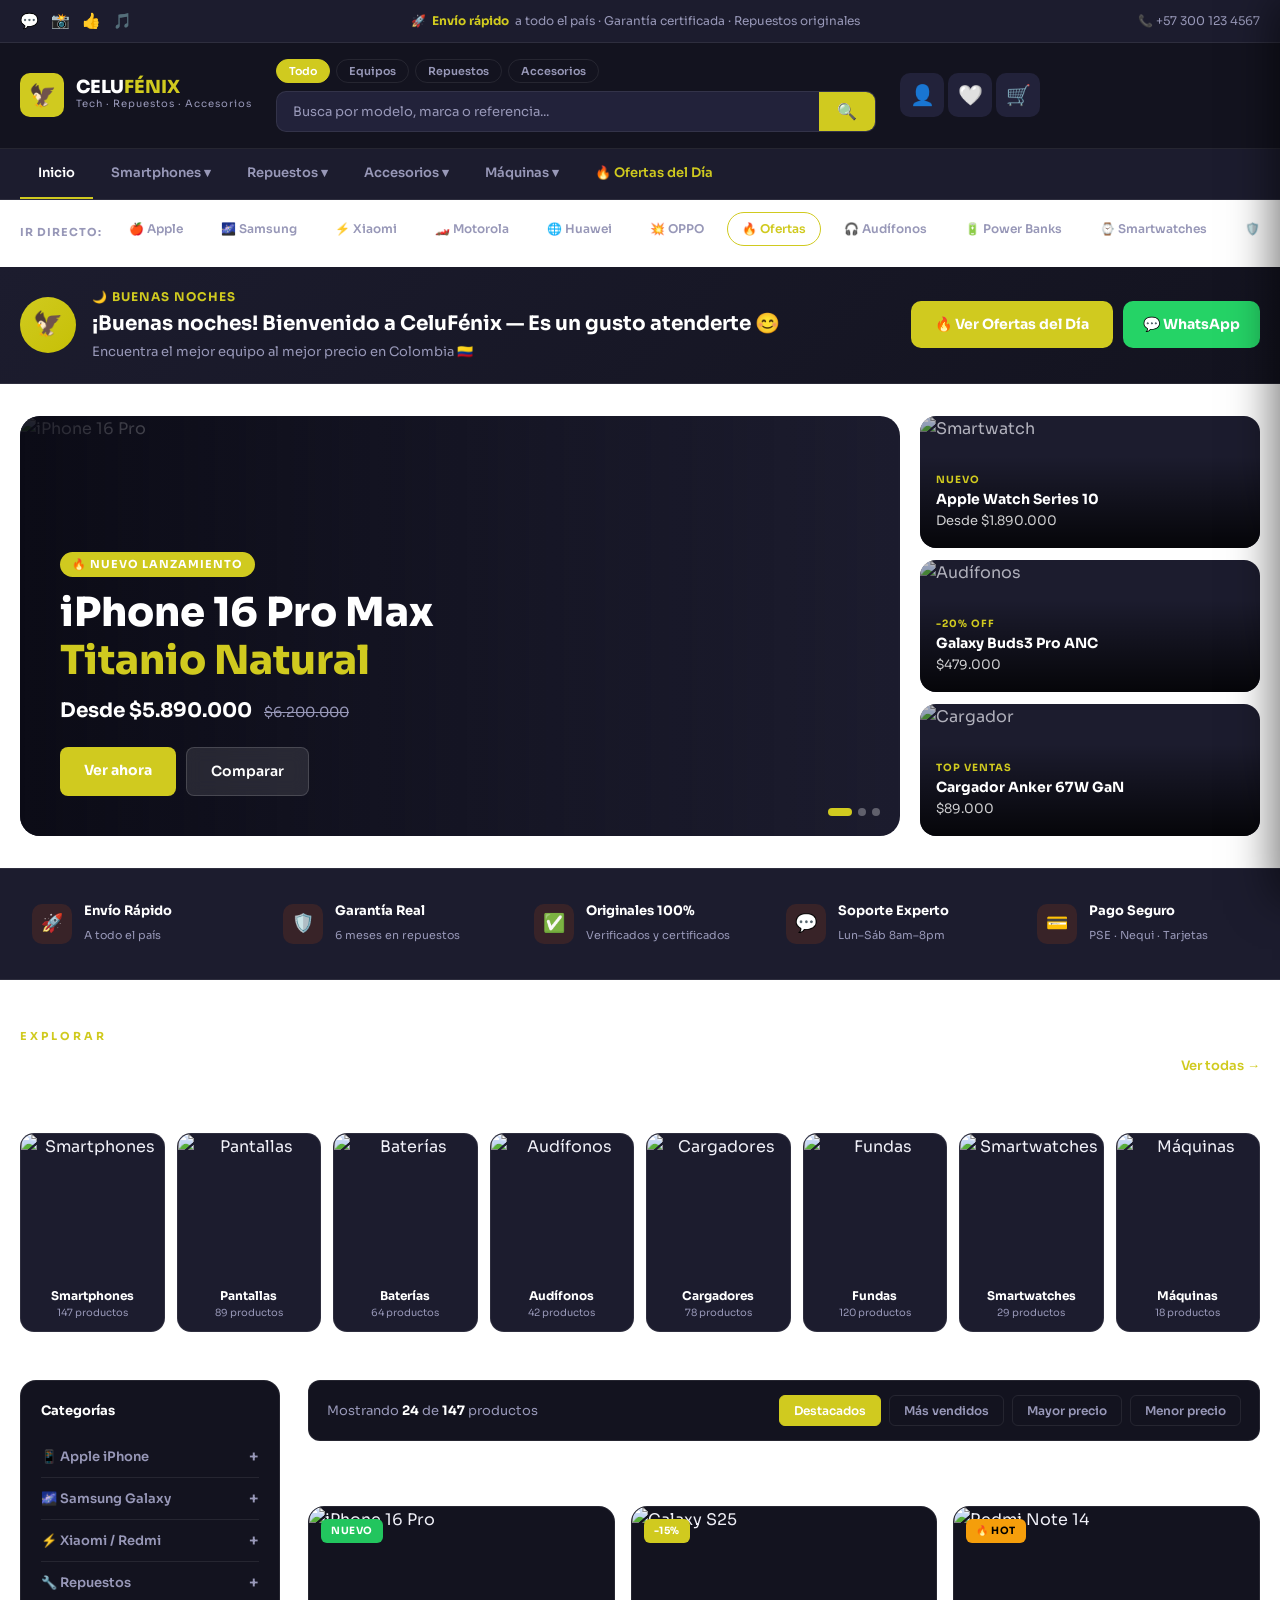
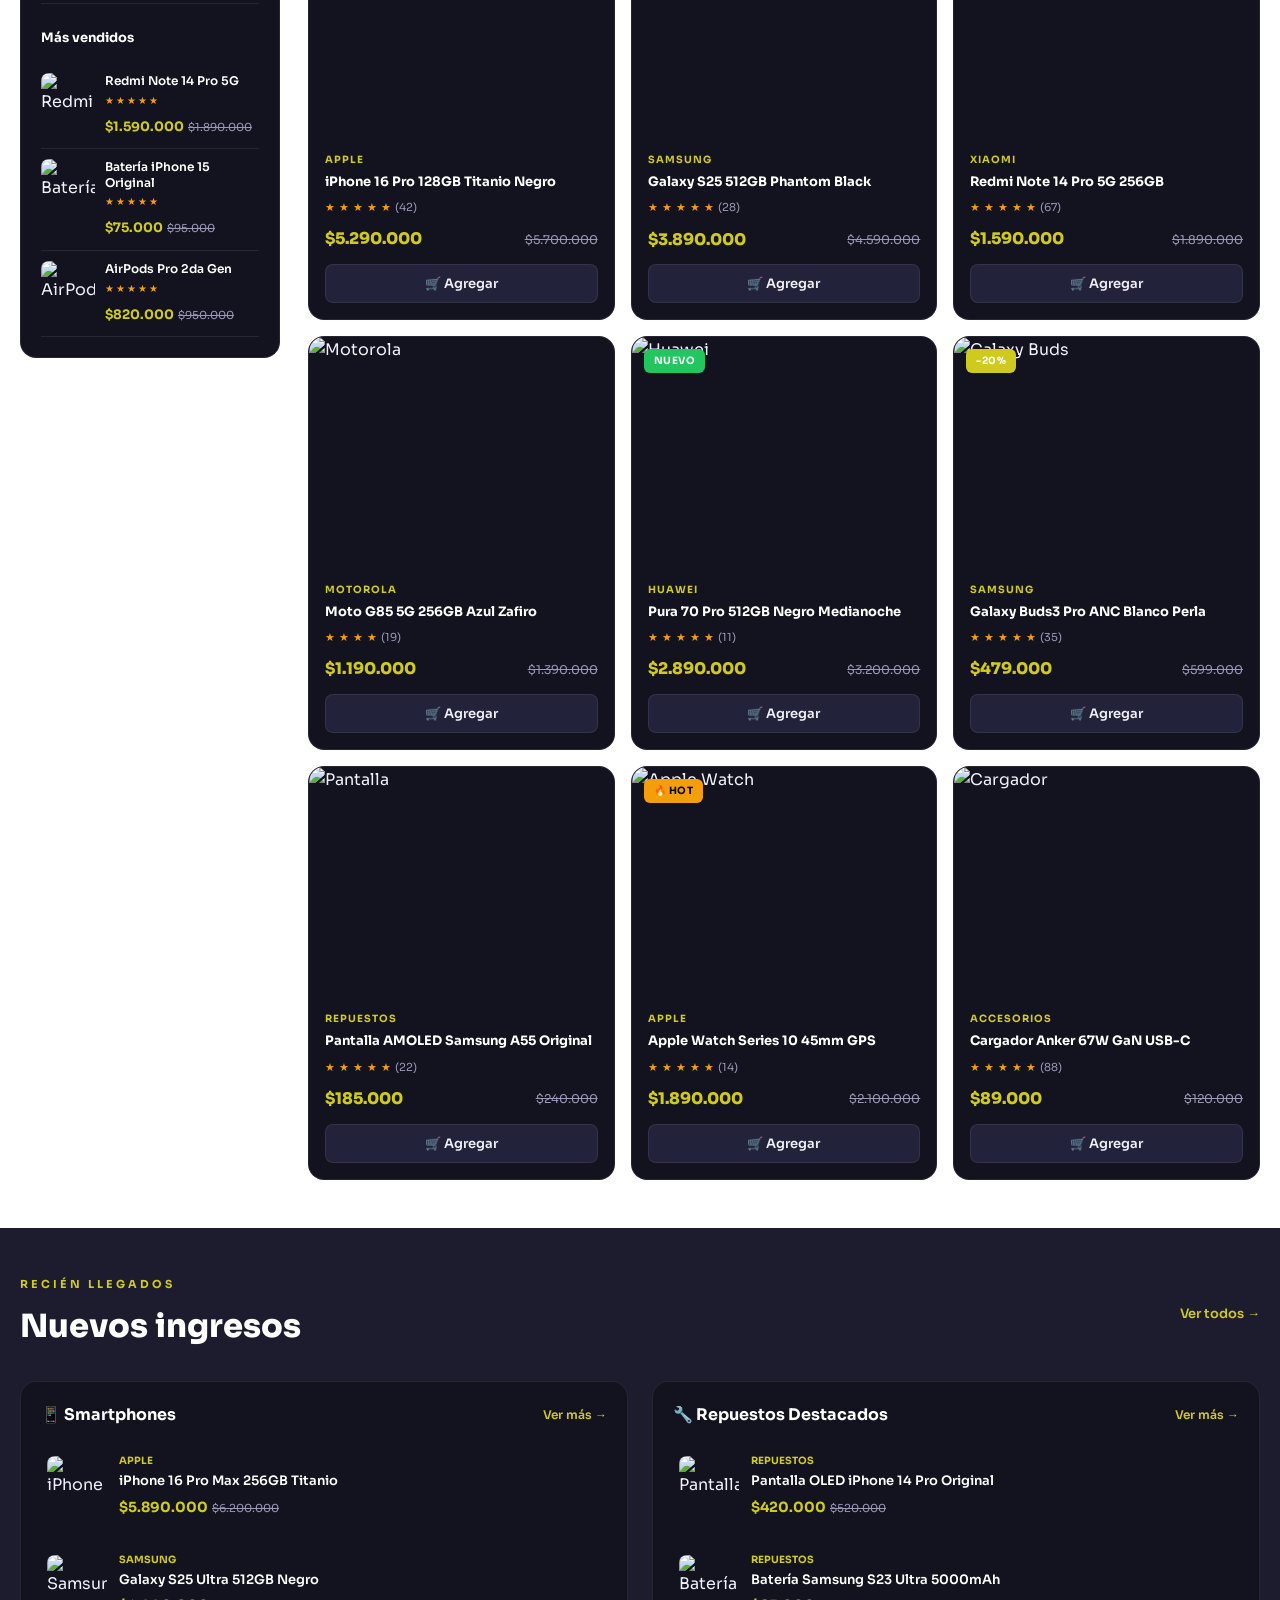
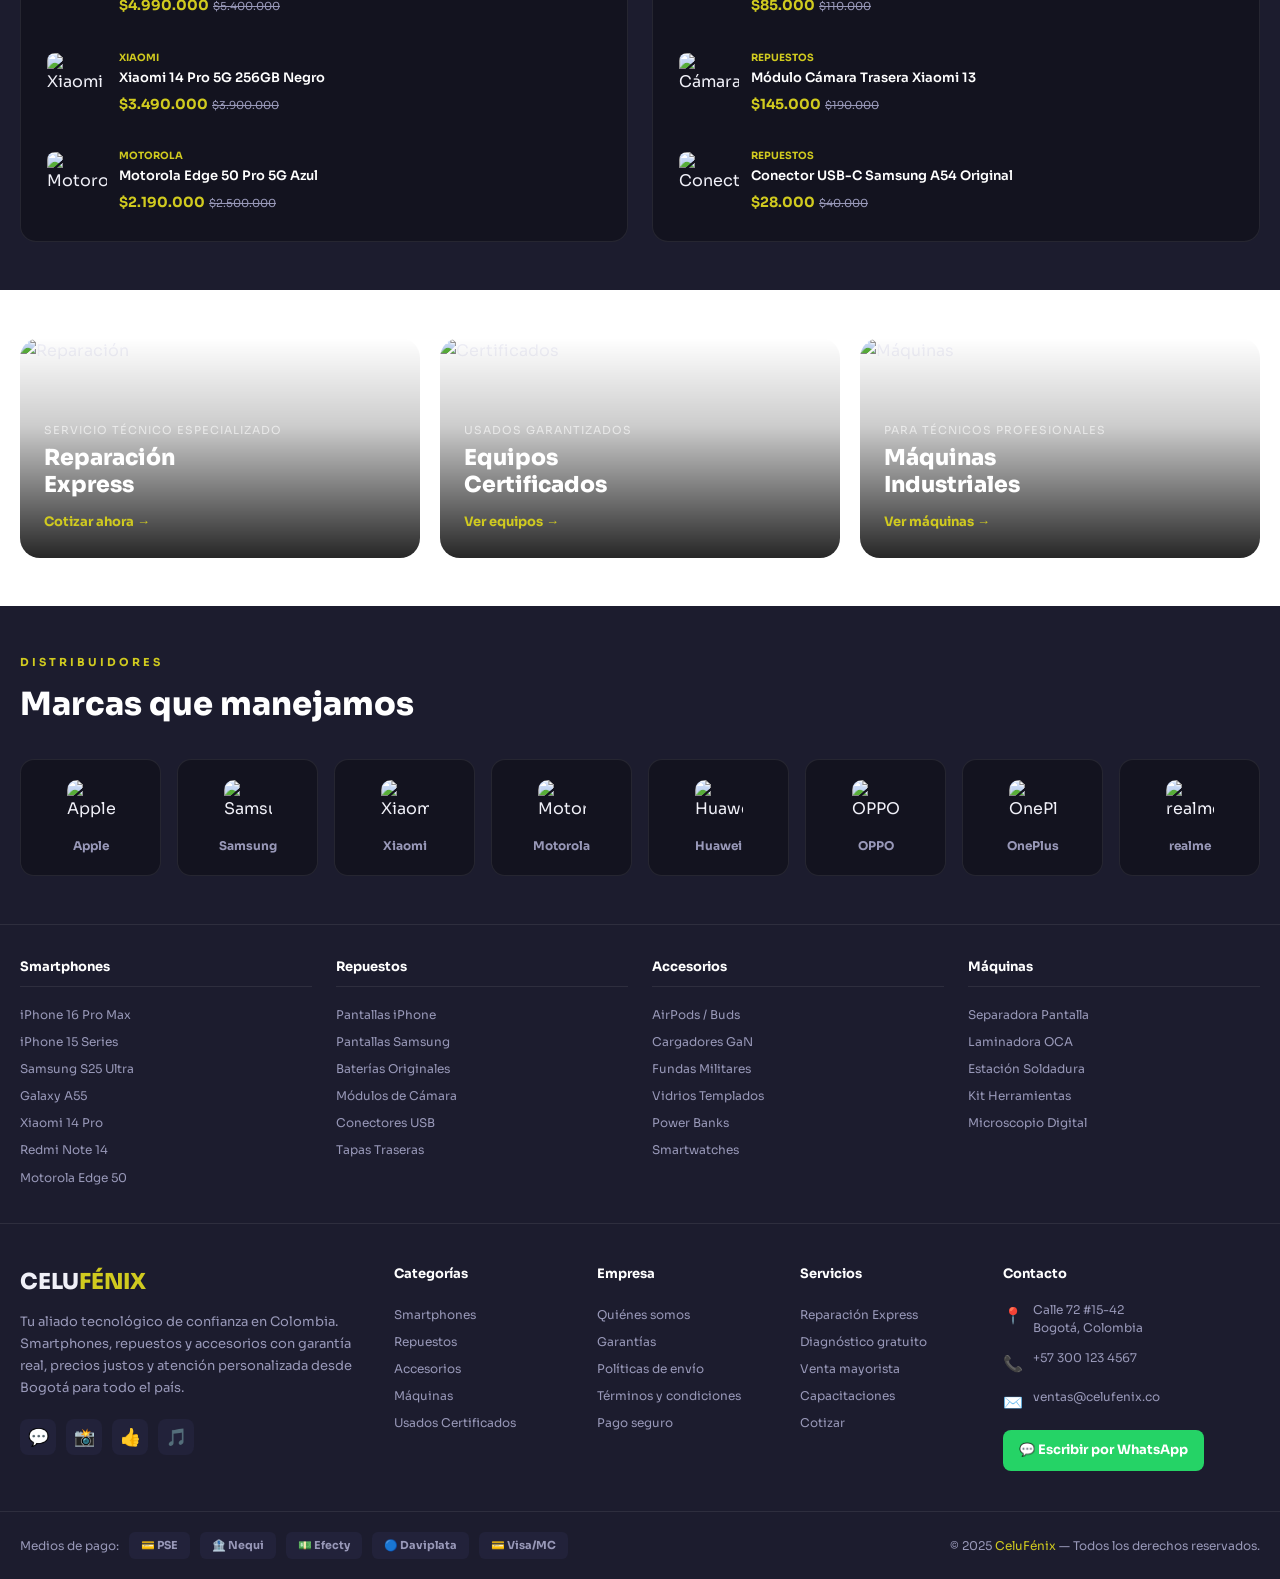
==== index.html @ 48facb7d "Add files via upload" ====
<!DOCTYPE html>
<html lang="es">
<head>
  <meta charset="UTF-8">
  <meta name="viewport" content="width=device-width, initial-scale=1.0">
  <title>CeluFénix — 1111</title>
  <link rel="preconnect" href="https://fonts.googleapis.com">
  <link rel="preconnect" href="https://fonts.gstatic.com" crossorigin>
  <link href="https://fonts.googleapis.com/css2?family=Sora:wght@300;400;500;600;700;800&family=Space+Mono:wght@400;700&display=swap" rel="stylesheet">
  <style>
    /* ========== VARIABLES ========== */
    :root {
      --primary: #d0ca1f;
      --primary-dark: #c6c006;
      --primary-light: #d6d143;
      --secondary: #0a0a14;
      --dark: #ffffff;
      --dark-2: #13131f;
      --dark-3: #1c1c2e;
      --surface: #22223a;
      --text: #f0f0f8;
      --text-muted: #9898b8;
      --border: rgba(255,255,255,0.08);
      --white: #ffffff;
      --success: #22c55e;
      --warning: #f59e0b;
      --radius: 12px;
      --shadow: 0 8px 32px rgba(0,0,0,0.35);
      --transition: 0.25s cubic-bezier(0.4,0,0.2,1);
    }

    /* ========== RESET ========== */
    *, *::before, *::after { box-sizing: border-box; margin: 0; padding: 0; }
    html { scroll-behavior: smooth; }
    body {
      font-family: 'Sora', sans-serif;
      background: var(--dark);
      color: var(--text);
      line-height: 1.6;
      overflow-x: hidden;
    }
    a { text-decoration: none; color: inherit; }
    ul { list-style: none; }
    img { max-width: 100%; display: block; object-fit: cover; }
    button { cursor: pointer; border: none; background: none; font-family: inherit; }

    /* ========== SCROLLBAR ========== */
    ::-webkit-scrollbar { width: 6px; height: 6px; }
    ::-webkit-scrollbar-track { background: var(--dark-2); }
    ::-webkit-scrollbar-thumb { background: var(--primary); border-radius: 3px; }

    /* ========== UTILITIES ========== */
    .container { max-width: 1300px; margin: 0 auto; padding: 0 20px; }
    .section-label {
      font-size: 11px; font-weight: 700; letter-spacing: 3px;
      text-transform: uppercase; color: var(--primary); margin-bottom: 8px;
    }
    .section-title {
      font-size: clamp(22px, 4vw, 32px); font-weight: 800; color: var(--white);
    }
    .btn {
      display: inline-flex; align-items: center; gap: 8px;
      padding: 12px 24px; border-radius: 8px; font-weight: 600;
      font-size: 14px; transition: var(--transition); cursor: pointer;
    }
    .btn-primary {
      background: var(--primary); color: #fff;
    }
    .btn-primary:hover { background: var(--primary-dark); transform: translateY(-1px); }
    .btn-outline {
      background: transparent; color: var(--text);
      border: 1.5px solid var(--border);
    }
    .btn-outline:hover { border-color: var(--primary); color: var(--primary); }
    .has-scrollbar { overflow-x: auto; padding-bottom: 8px; }
    .has-scrollbar::-webkit-scrollbar { height: 4px; }

    /* ========== OVERLAY ========== */
    .overlay {
      position: fixed; inset: 0; background: rgba(0,0,0,0.7);
      z-index: 200; opacity: 0; pointer-events: none;
      transition: opacity var(--transition);
      backdrop-filter: blur(4px);
    }
    .overlay.active { opacity: 1; pointer-events: all; }

    /* ========== TOAST ========== */
    .notification-toast {
      position: fixed; bottom: 24px; left: 24px; z-index: 9999;
      background: var(--dark-3); border: 1px solid var(--border);
      border-left: 4px solid var(--success); border-radius: var(--radius);
      padding: 14px 18px; display: flex; align-items: center; gap: 14px;
      max-width: 320px; box-shadow: var(--shadow);
      transform: translateX(-120%); transition: transform 0.4s cubic-bezier(0.34,1.56,0.64,1);
    }
    .notification-toast.show { transform: translateX(0); }
    .toast-img {
      width: 46px; height: 46px; border-radius: 8px; overflow: hidden; flex-shrink: 0;
    }
    .toast-img img { width: 100%; height: 100%; object-fit: cover; }
    .toast-message { font-size: 11px; color: var(--text-muted); }
    .toast-title { font-size: 13px; font-weight: 700; color: var(--white); margin: 2px 0; }
    .toast-meta { font-size: 11px; color: var(--success); }
    .toast-close {
      margin-left: auto; color: var(--text-muted); font-size: 18px; flex-shrink: 0;
      transition: color var(--transition);
    }
    .toast-close:hover { color: var(--white); }

    /* ========== LOGIN MODAL ========== */
    .modal-overlay {
      position: fixed; inset: 0; z-index: 10000; background: rgba(0,0,0,0.75);
      backdrop-filter: blur(6px); display: flex; align-items: center; justify-content: center;
      opacity: 0; pointer-events: none; transition: opacity 0.3s;
    }
    .modal-overlay.active { opacity: 1; pointer-events: all; }
    .modal-box {
      background: var(--dark-2); border: 1px solid var(--border);
      border-radius: 20px; width: 100%; max-width: 420px; padding: 40px;
      position: relative; transform: scale(0.9);
      transition: transform 0.3s cubic-bezier(0.34,1.56,0.64,1);
    }
    .modal-overlay.active .modal-box { transform: scale(1); }
    .modal-close {
      position: absolute; top: 16px; right: 16px;
      background: var(--surface); color: var(--text-muted);
      width: 32px; height: 32px; border-radius: 50%;
      display: flex; align-items: center; justify-content: center;
      font-size: 18px; transition: var(--transition);
    }
    .modal-close:hover { background: var(--primary); color: white; }
    .modal-logo {
      text-align: center; margin-bottom: 28px;
    }
    .modal-logo .brand { font-size: 26px; font-weight: 800; }
    .modal-logo .brand span { color: var(--primary); }
    .modal-logo p { font-size: 13px; color: var(--text-muted); margin-top: 4px; }
    .modal-tabs { display: flex; border-radius: 8px; background: var(--surface); padding: 4px; margin-bottom: 28px; }
    .modal-tab {
      flex: 1; padding: 9px; border-radius: 6px; font-size: 13px; font-weight: 600;
      color: var(--text-muted); transition: var(--transition); text-align: center;
    }
    .modal-tab.active { background: var(--primary); color: white; }
    .modal-form { display: none; flex-direction: column; gap: 14px; }
    .modal-form.active { display: flex; }
    .form-group label { font-size: 12px; font-weight: 600; color: var(--text-muted); margin-bottom: 6px; display: block; }
    .form-group input {
      width: 100%; background: var(--surface); border: 1.5px solid var(--border);
      border-radius: 8px; padding: 12px 14px; color: var(--text);
      font-family: inherit; font-size: 14px; transition: var(--transition);
    }
    .form-group input:focus { outline: none; border-color: var(--primary); }
    .modal-submit {
      width: 100%; padding: 13px; background: var(--primary); color: white;
      border-radius: 8px; font-weight: 700; font-size: 15px;
      transition: var(--transition); margin-top: 4px;
    }
    .modal-submit:hover { background: var(--primary-dark); }
    .modal-divider { text-align: center; color: var(--text-muted); font-size: 12px; margin: 4px 0; }
    .social-login { display: flex; gap: 10px; }
    .social-btn {
      flex: 1; padding: 10px; border: 1.5px solid var(--border);
      border-radius: 8px; font-size: 13px; font-weight: 600;
      color: var(--text); display: flex; align-items: center;
      justify-content: center; gap: 8px; transition: var(--transition);
    }
    .social-btn:hover { border-color: var(--primary); color: var(--primary); }

    /* ========== CART SIDEBAR ========== */
    .cart-sidebar {
      position: fixed; top: 0; right: -420px; width: 420px; max-width: 100vw;
      height: 100vh; background: var(--dark-2); border-left: 1px solid var(--border);
      z-index: 10001; display: flex; flex-direction: column;
      transition: right 0.4s cubic-bezier(0.4,0,0.2,1);
      box-shadow: -8px 0 40px rgba(0,0,0,0.5);
    }
    .cart-sidebar.open { right: 0; }
    .cart-header {
      display: flex; align-items: center; justify-content: space-between;
      padding: 24px; border-bottom: 1px solid var(--border);
    }
    .cart-header h2 { font-size: 18px; font-weight: 700; }
    .cart-header-right { display: flex; align-items: center; gap: 12px; }
    .cart-count-badge {
      background: var(--primary); color: white; font-size: 12px;
      font-weight: 700; padding: 2px 8px; border-radius: 20px;
    }
    .cart-close { color: var(--text-muted); font-size: 22px; transition: var(--transition); }
    .cart-close:hover { color: var(--white); }
    .cart-items { flex: 1; overflow-y: auto; padding: 20px; display: flex; flex-direction: column; gap: 16px; }
    .cart-empty {
      flex: 1; display: flex; flex-direction: column;
      align-items: center; justify-content: center; gap: 16px;
      color: var(--text-muted); text-align: center;
    }
    .cart-empty svg { opacity: 0.3; }
    .cart-item {
      display: flex; gap: 14px; align-items: flex-start;
      background: var(--dark-3); border-radius: 12px; padding: 14px;
    }
    .cart-item-img {
      width: 70px; height: 70px; border-radius: 8px; overflow: hidden; flex-shrink: 0;
    }
    .cart-item-img img { width: 100%; height: 100%; object-fit: cover; }
    .cart-item-info { flex: 1; }
    .cart-item-category { font-size: 10px; color: var(--primary); font-weight: 700; text-transform: uppercase; letter-spacing: 1px; }
    .cart-item-title { font-size: 13px; font-weight: 600; color: var(--white); margin: 3px 0 8px; line-height: 1.4; }
    .cart-item-bottom { display: flex; align-items: center; justify-content: space-between; }
    .cart-item-price { font-size: 15px; font-weight: 700; color: var(--primary); }
    .qty-control { display: flex; align-items: center; gap: 8px; }
    .qty-btn {
      width: 28px; height: 28px; border-radius: 6px; background: var(--surface);
      color: var(--text); font-size: 16px; display: flex; align-items: center;
      justify-content: center; transition: var(--transition);
    }
    .qty-btn:hover { background: var(--primary); color: white; }
    .qty-num { font-size: 14px; font-weight: 700; min-width: 20px; text-align: center; }
    .remove-item { color: var(--text-muted); font-size: 16px; transition: var(--transition); margin-left: 4px; }
    .remove-item:hover { color: #ef4444; }
    .cart-footer { padding: 20px; border-top: 1px solid var(--border); }
    .cart-subtotal { display: flex; justify-content: space-between; margin-bottom: 16px; }
    .cart-subtotal span { font-size: 14px; color: var(--text-muted); }
    .cart-subtotal strong { font-size: 20px; font-weight: 800; color: var(--white); }
    .checkout-btn {
      width: 100%; padding: 15px; background: var(--primary); color: white;
      border-radius: 10px; font-size: 15px; font-weight: 700;
      transition: var(--transition); display: flex; align-items: center; justify-content: center; gap: 8px;
    }
    .checkout-btn:hover { background: var(--primary-dark); }
    .cart-continue { width: 100%; padding: 11px; text-align: center; font-size: 13px; color: var(--text-muted); margin-top: 10px; transition: var(--transition); }
    .cart-continue:hover { color: var(--text); }

    /* ========== HEADER ========== */
    .header-top {
      background: var(--dark-3); border-bottom: 1px solid var(--border);
      padding: 8px 0;
    }
    .header-top .container {
      display: flex; align-items: center; justify-content: space-between; gap: 20px;
    }
    .social-links { display: flex; gap: 12px; }
    .social-link {
      color: var(--text-muted); font-size: 15px; transition: var(--transition);
    }
    .social-link:hover { color: var(--primary); }
    .header-ticker {
      font-size: 12px; color: var(--text-muted); display: flex; align-items: center; gap: 6px;
    }
    .header-ticker strong { color: var(--primary); }
    .header-contact {
      font-size: 12px; color: var(--text-muted); display: flex; align-items: center; gap: 6px;
      transition: var(--transition);
    }
    .header-contact:hover { color: var(--white); }

    .header-main {
      background: var(--dark-2); padding: 16px 0;
      position: sticky; top: 0; z-index: 900;
      border-bottom: 1px solid var(--border);
      backdrop-filter: blur(20px);
    }
    .header-main .container {
      display: flex; align-items: center; gap: 24px;
    }
    .logo {
      display: flex; align-items: center; gap: 12px; flex-shrink: 0;
    }
    .logo-icon {
      width: 44px; height: 44px; background: var(--primary);
      border-radius: 10px; display: flex; align-items: center;
      justify-content: center; font-size: 22px;
    }
    .logo-text .name {
      font-size: 18px; font-weight: 800; color: var(--white);
      line-height: 1;
    }
    .logo-text .name em { color: var(--primary); font-style: normal; }
    .logo-text .tagline { font-size: 10px; color: var(--text-muted); letter-spacing: 1px; }
    
    .search-wrapper { flex: 1; max-width: 600px; }
    .search-pills-row { display: flex; gap: 6px; margin-bottom: 8px; }
    .s-pill {
      font-size: 11px; font-weight: 600; padding: 4px 12px;
      border-radius: 20px; border: 1px solid var(--border);
      color: var(--text-muted); transition: var(--transition);
    }
    .s-pill.active, .s-pill:hover {
      background: var(--primary); border-color: var(--primary); color: white;
    }
    .search-box {
      display: flex; background: var(--surface);
      border: 1.5px solid var(--border); border-radius: 10px;
      overflow: hidden; transition: border-color var(--transition);
    }
    .search-box:focus-within { border-color: var(--primary); }
    .search-input {
      flex: 1; background: none; border: none; padding: 11px 16px;
      color: var(--text); font-size: 13px; font-family: inherit;
    }
    .search-input::placeholder { color: var(--text-muted); }
    .search-input:focus { outline: none; }
    .search-btn {
      padding: 0 18px; background: var(--primary); color: white;
      font-size: 16px; display: flex; align-items: center; transition: var(--transition);
    }
    .search-btn:hover { background: var(--primary-dark); }

    .header-actions { display: flex; gap: 4px; flex-shrink: 0; }
    .action-btn {
      position: relative; width: 44px; height: 44px; border-radius: 10px;
      display: flex; align-items: center; justify-content: center;
      color: var(--text-muted); font-size: 20px; transition: var(--transition);
      background: var(--surface);
    }
    .action-btn:hover { color: var(--white); background: var(--dark-3); }
    .action-btn .badge {
      position: absolute; top: 5px; right: 5px; background: var(--primary);
      color: white; font-size: 10px; font-weight: 700;
      width: 16px; height: 16px; border-radius: 50%;
      display: flex; align-items: center; justify-content: center;
    }

    /* ========== NAV ========== */
    .main-nav {
      background: var(--dark-3); border-bottom: 1px solid var(--border);
    }
    .nav-list { display: flex; align-items: center; gap: 0; }
    .nav-item { position: relative; }
    .nav-link {
      display: flex; align-items: center; gap: 6px;
      padding: 14px 18px; font-size: 13px; font-weight: 600;
      color: var(--text-muted); transition: var(--transition);
      border-bottom: 2px solid transparent;
    }
    .nav-link:hover, .nav-link.active {
      color: var(--white); border-bottom-color: var(--primary);
    }
    .nav-link.hot { color: var(--primary); }
    .nav-dropdown {
      position: absolute; top: 100%; left: 0; min-width: 200px;
      background: var(--dark-2); border: 1px solid var(--border);
      border-radius: 12px; padding: 8px; z-index: 500;
      opacity: 0; pointer-events: none; transform: translateY(8px);
      transition: all 0.2s; box-shadow: var(--shadow);
    }
    .nav-item:hover .nav-dropdown { opacity: 1; pointer-events: all; transform: translateY(0); }
    .nav-dropdown.mega { min-width: 600px; display: grid; grid-template-columns: repeat(3,1fr); gap: 20px; padding: 20px; }
    .dropdown-col-title { font-size: 11px; font-weight: 700; color: var(--primary); text-transform: uppercase; letter-spacing: 1.5px; margin-bottom: 10px; }
    .dropdown-link {
      display: block; padding: 7px 10px; border-radius: 6px;
      font-size: 13px; color: var(--text-muted); transition: var(--transition);
    }
    .dropdown-link:hover { background: var(--surface); color: var(--white); }
    .nav-dropdown:not(.mega) .dropdown-link { padding: 8px 12px; }

    /* ========== BRANDS BAR ========== */
    .brands-bar { background: var(--dark); padding: 12px 0; border-bottom: 1px solid var(--border); }
    .brands-bar .container { display: flex; align-items: center; gap: 12px; }
    .brands-label { font-size: 11px; font-weight: 700; color: var(--text-muted); white-space: nowrap; letter-spacing: 1px; text-transform: uppercase; }
    .brands-scroll { display: flex; gap: 8px; overflow-x: auto; }
    .brand-chip {
      display: flex; align-items: center; gap: 6px; padding: 6px 14px;
      border-radius: 20px; border: 1px solid var(--border); font-size: 12px;
      font-weight: 600; color: var(--text-muted); white-space: nowrap;
      transition: var(--transition);
    }
    .brand-chip:hover { border-color: var(--primary); color: var(--primary); }
    .brand-chip.hot { border-color: var(--primary); color: var(--primary); }

    /* ========== GREETING BANNER ========== */
    .greeting-banner {
      background: linear-gradient(135deg, var(--dark-3) 0%, var(--dark-2) 100%);
      border-bottom: 1px solid var(--border); padding: 20px 0;
    }
    .greeting-inner {
      display: flex; align-items: center; justify-content: space-between; gap: 20px; flex-wrap: wrap;
    }
    .greeting-left { display: flex; align-items: center; gap: 16px; }
    .greeting-avatar {
      width: 56px; height: 56px; border-radius: 50%;
      background: linear-gradient(135deg, var(--primary), var(--primary-dark));
      display: flex; align-items: center; justify-content: center;
      font-size: 24px; flex-shrink: 0;
    }
    .greeting-time { font-size: 12px; color: var(--primary); font-weight: 700; text-transform: uppercase; letter-spacing: 1px; }
    .greeting-msg { font-size: clamp(16px, 3vw, 20px); font-weight: 700; color: var(--white); margin: 2px 0; }
    .greeting-sub { font-size: 13px; color: var(--text-muted); }
    .greeting-cta {
      display: flex; align-items: center; gap: 10px;
    }
    .ofertas-btn {
      display: flex; align-items: center; gap: 8px;
      background: var(--primary); color: white; padding: 12px 24px;
      border-radius: 10px; font-size: 14px; font-weight: 700;
      transition: var(--transition); animation: pulse-ring 2s infinite;
    }
    .ofertas-btn:hover { background: var(--primary-dark); transform: translateY(-1px); }
    @keyframes pulse-ring {
      0%, 100% { box-shadow: 0 0 0 0 rgba(255,85,0,0.4); }
      50% { box-shadow: 0 0 0 8px rgba(255,85,0,0); }
    }
    .whatsapp-btn {
      display: flex; align-items: center; gap: 8px;
      background: #25d366; color: white; padding: 12px 20px;
      border-radius: 10px; font-size: 14px; font-weight: 700;
      transition: var(--transition);
    }
    .whatsapp-btn:hover { background: #1da851; }

    /* ========== HERO ========== */
    .hero { padding: 32px 0; }
    .hero-grid {
      display: grid; grid-template-columns: 1fr 340px; gap: 20px;
    }
    .hero-main {
      border-radius: 20px; overflow: hidden; position: relative;
      min-height: 420px; background: var(--dark-3);
    }
    .hero-slide {
      position: absolute; inset: 0; opacity: 0;
      transition: opacity 0.6s ease;
    }
    .hero-slide.active { opacity: 1; z-index: 1; }
    .hero-slide img { width: 100%; height: 100%; object-fit: cover; }
    .hero-overlay {
      position: absolute; inset: 0; z-index: 2;
      background: linear-gradient(90deg, rgba(10,10,20,0.9) 0%, rgba(10,10,20,0.3) 60%, transparent 100%);
    }
    .hero-content {
      position: absolute; bottom: 0; left: 0; z-index: 3;
      padding: 40px;
    }
    .hero-badge {
      display: inline-block; background: var(--primary); color: white;
      font-size: 11px; font-weight: 700; padding: 4px 12px;
      border-radius: 20px; margin-bottom: 12px; letter-spacing: 1px; text-transform: uppercase;
    }
    .hero-title {
      font-size: clamp(26px, 4vw, 40px); font-weight: 800; color: var(--white);
      line-height: 1.2; margin-bottom: 10px;
    }
    .hero-title span { color: var(--primary); }
    .hero-price { font-size: 20px; font-weight: 700; color: var(--white); margin-bottom: 20px; }
    .hero-price del { color: var(--text-muted); font-size: 14px; margin-left: 8px; font-weight: 400; }
    .hero-btns { display: flex; gap: 10px; }
    .hero-btn-primary {
      padding: 12px 24px; background: var(--primary); color: white;
      border-radius: 8px; font-size: 14px; font-weight: 700; transition: var(--transition);
    }
    .hero-btn-primary:hover { background: var(--primary-dark); }
    .hero-btn-sec {
      padding: 12px 24px; background: rgba(255,255,255,0.1); color: white;
      border-radius: 8px; font-size: 14px; font-weight: 600;
      backdrop-filter: blur(8px); transition: var(--transition);
      border: 1px solid rgba(255,255,255,0.15);
    }
    .hero-btn-sec:hover { background: rgba(255,255,255,0.2); }
    .hero-dots {
      position: absolute; bottom: 20px; right: 20px; z-index: 4;
      display: flex; gap: 6px;
    }
    .hero-dot {
      width: 8px; height: 8px; border-radius: 50%;
      background: rgba(255,255,255,0.3); transition: var(--transition); cursor: pointer;
    }
    .hero-dot.active { background: var(--primary); width: 24px; border-radius: 4px; }

    .hero-side { display: flex; flex-direction: column; gap: 12px; }
    .side-card {
      flex: 1; border-radius: 16px; overflow: hidden; position: relative;
      background: var(--dark-3); min-height: 130px;
    }
    .side-card img { width: 100%; height: 100%; object-fit: cover; opacity: 0.7; transition: var(--transition); }
    .side-card:hover img { opacity: 0.9; transform: scale(1.03); }
    .side-card-content {
      position: absolute; bottom: 0; left: 0; padding: 16px;
      background: linear-gradient(0deg, rgba(0,0,0,0.8) 0%, transparent 100%);
      width: 100%;
    }
    .side-card-tag { font-size: 10px; color: var(--primary); font-weight: 700; text-transform: uppercase; letter-spacing: 1px; }
    .side-card-title { font-size: 14px; font-weight: 700; color: white; }
    .side-card-price { font-size: 13px; color: rgba(255,255,255,0.8); }

    /* ========== TRUST STRIP ========== */
    .trust-strip {
      background: var(--dark-3); padding: 20px 0; border-top: 1px solid var(--border);
      border-bottom: 1px solid var(--border);
    }
    .trust-grid {
      display: grid; grid-template-columns: repeat(5, 1fr); gap: 16px;
    }
    .trust-item {
      display: flex; align-items: center; gap: 12px; padding: 12px;
    }
    .trust-icon-box {
      width: 40px; height: 40px; border-radius: 10px;
      background: rgba(255,85,0,0.12); display: flex;
      align-items: center; justify-content: center; flex-shrink: 0; font-size: 18px;
    }
    .trust-text strong { display: block; font-size: 13px; font-weight: 700; color: var(--white); }
    .trust-text span { font-size: 11px; color: var(--text-muted); }

    /* ========== CATEGORIES ========== */
    .categories { padding: 48px 0; }
    .section-header { display: flex; align-items: center; justify-content: space-between; margin-bottom: 28px; }
    .view-all {
      font-size: 13px; font-weight: 600; color: var(--primary);
      display: flex; align-items: center; gap: 4px; transition: var(--transition);
    }
    .view-all:hover { gap: 8px; }
    .cat-grid {
      display: grid; grid-template-columns: repeat(8, 1fr); gap: 12px;
    }
    .cat-card {
      border-radius: 14px; overflow: hidden; background: var(--dark-3);
      border: 1px solid var(--border); transition: var(--transition);
      cursor: pointer; text-align: center;
    }
    .cat-card:hover { border-color: var(--primary); transform: translateY(-3px); }
    .cat-img {
      width: 100%; aspect-ratio: 1; overflow: hidden;
    }
    .cat-img img { width: 100%; height: 100%; object-fit: cover; transition: var(--transition); }
    .cat-card:hover .cat-img img { transform: scale(1.08); }
    .cat-info { padding: 10px 6px; }
    .cat-name { font-size: 12px; font-weight: 700; color: var(--white); }
    .cat-count { font-size: 10px; color: var(--text-muted); }

    /* ========== PRODUCTS LAYOUT ========== */
    .products-section { padding: 0 0 48px; }
    .products-layout { display: grid; grid-template-columns: 260px 1fr; gap: 28px; }

    /* SIDEBAR */
    .sidebar {
      background: var(--dark-2); border: 1px solid var(--border);
      border-radius: 16px; padding: 20px; height: fit-content;
      position: sticky; top: 90px;
    }
    .sidebar-heading { font-size: 13px; font-weight: 700; color: var(--white); margin-bottom: 14px; }
    .sidebar-acc-btn {
      width: 100%; display: flex; justify-content: space-between; align-items: center;
      padding: 10px 0; border-bottom: 1px solid var(--border);
      font-size: 13px; font-weight: 600; color: var(--text-muted);
      transition: var(--transition);
    }
    .sidebar-acc-btn:hover, .sidebar-acc-btn.open { color: var(--white); }
    .sidebar-acc-btn span { font-size: 16px; transition: transform var(--transition); }
    .sidebar-acc-btn.open span { transform: rotate(45deg); }
    .sidebar-submenu { display: none; padding: 8px 0 4px; }
    .sidebar-submenu.open { display: block; }
    .sidebar-sub-link {
      display: flex; justify-content: space-between; align-items: center;
      padding: 7px 12px; border-radius: 6px; font-size: 12px;
      color: var(--text-muted); transition: var(--transition);
    }
    .sidebar-sub-link:hover { background: var(--surface); color: var(--white); }
    .stock-badge {
      background: var(--surface); font-size: 10px; font-weight: 700;
      color: var(--text-muted); padding: 2px 6px; border-radius: 4px;
    }
    .sidebar-bestsellers { margin-top: 24px; }
    .best-item { display: flex; gap: 10px; padding: 10px 0; border-bottom: 1px solid var(--border); }
    .best-img {
      width: 54px; height: 54px; border-radius: 8px; overflow: hidden; flex-shrink: 0;
    }
    .best-img img { width: 100%; height: 100%; object-fit: cover; }
    .best-info { flex: 1; }
    .best-title { font-size: 12px; font-weight: 600; color: var(--white); line-height: 1.3; margin-bottom: 4px; }
    .best-stars { display: flex; gap: 2px; margin-bottom: 4px; }
    .star { color: var(--warning); font-size: 10px; }
    .best-price { font-size: 13px; font-weight: 700; color: var(--primary); }
    .best-old { font-size: 11px; color: var(--text-muted); text-decoration: line-through; margin-left: 4px; }

    /* PRODUCT GRID */
    .product-main-area {}
    .products-toolbar {
      display: flex; align-items: center; justify-content: space-between;
      margin-bottom: 20px; padding: 14px 18px;
      background: var(--dark-2); border-radius: 12px; border: 1px solid var(--border);
    }
    .toolbar-left { font-size: 13px; color: var(--text-muted); }
    .toolbar-left strong { color: var(--white); }
    .toolbar-filters { display: flex; gap: 8px; }
    .filter-btn {
      padding: 7px 14px; border-radius: 6px; font-size: 12px; font-weight: 600;
      border: 1px solid var(--border); color: var(--text-muted); transition: var(--transition);
    }
    .filter-btn.active, .filter-btn:hover {
      background: var(--primary); border-color: var(--primary); color: white;
    }

    .featured-title { font-size: 18px; font-weight: 800; color: var(--white); margin-bottom: 16px; display: flex; align-items: center; gap: 10px; }
    .featured-title::after { content: ''; flex: 1; height: 1px; background: var(--border); }

    .product-grid { display: grid; grid-template-columns: repeat(3, 1fr); gap: 16px; }

    .product-card {
      background: var(--dark-2); border: 1px solid var(--border);
      border-radius: 16px; overflow: hidden; transition: var(--transition);
      position: relative; group: hover;
    }
    .product-card:hover { border-color: rgba(255,85,0,0.4); transform: translateY(-4px); box-shadow: 0 16px 40px rgba(0,0,0,0.4); }
    .card-badge {
      position: absolute; top: 12px; left: 12px; z-index: 3;
      font-size: 10px; font-weight: 700; padding: 4px 10px; border-radius: 6px;
      text-transform: uppercase; letter-spacing: 0.5px;
    }
    .card-badge.new { background: var(--success); color: white; }
    .card-badge.offer { background: var(--primary); color: white; }
    .card-badge.hot { background: #f59e0b; color: #000; }
    .card-img {
      width: 100%; aspect-ratio: 4/3; overflow: hidden; position: relative;
    }
    .card-img img { width: 100%; height: 100%; object-fit: cover; transition: transform 0.4s ease; }
    .product-card:hover .card-img img { transform: scale(1.05); }
    .card-actions {
      position: absolute; top: 12px; right: 12px; z-index: 3;
      display: flex; flex-direction: column; gap: 6px;
      opacity: 0; transform: translateX(10px);
      transition: all var(--transition);
    }
    .product-card:hover .card-actions { opacity: 1; transform: translateX(0); }
    .card-action-btn {
      width: 34px; height: 34px; background: var(--dark-2);
      border-radius: 8px; display: flex; align-items: center; justify-content: center;
      font-size: 15px; color: var(--text-muted); transition: var(--transition);
      border: 1px solid var(--border);
    }
    .card-action-btn:hover { background: var(--primary); color: white; border-color: var(--primary); }
    .card-action-btn.wishlisted { background: #fef2f2; color: #ef4444; border-color: #ef4444; }

    .card-body { padding: 16px; }
    .card-category { font-size: 10px; color: var(--primary); font-weight: 700; text-transform: uppercase; letter-spacing: 1px; }
    .card-title { font-size: 13px; font-weight: 700; color: var(--white); margin: 5px 0 8px; line-height: 1.4; }
    .card-stars { display: flex; align-items: center; gap: 4px; margin-bottom: 10px; }
    .card-stars .star { font-size: 11px; color: var(--warning); }
    .card-stars span { font-size: 11px; color: var(--text-muted); }
    .card-price-row { display: flex; align-items: center; justify-content: space-between; gap: 8px; }
    .card-price { font-size: 16px; font-weight: 800; color: var(--primary); }
    .card-old { font-size: 12px; color: var(--text-muted); text-decoration: line-through; }
    .add-btn {
      width: 100%; margin-top: 12px; padding: 10px;
      background: var(--surface); color: var(--text); border-radius: 8px;
      font-size: 13px; font-weight: 600; transition: var(--transition);
      display: flex; align-items: center; justify-content: center; gap: 6px;
      border: 1px solid var(--border);
    }
    .add-btn:hover { background: var(--primary); color: white; border-color: var(--primary); }
    .add-btn.added { background: var(--success); color: white; border-color: var(--success); }

    /* ========== NEW ARRIVALS HORIZONTAL ========== */
    .new-arrivals { padding: 48px 0; background: var(--dark-3); }
    .arrivals-grid {
      display: grid; grid-template-columns: repeat(2, 1fr); gap: 24px;
    }
    .arrival-panel { background: var(--dark-2); border-radius: 16px; border: 1px solid var(--border); overflow: hidden; }
    .arrival-panel-head { padding: 20px 20px 0; display: flex; justify-content: space-between; align-items: center; }
    .arrival-panel-head h3 { font-size: 16px; font-weight: 700; color: var(--white); }
    .arrival-list { padding: 16px; display: flex; flex-direction: column; gap: 12px; }
    .arrival-item {
      display: flex; gap: 12px; align-items: center;
      padding: 10px; border-radius: 10px; transition: var(--transition);
    }
    .arrival-item:hover { background: var(--surface); }
    .arrival-img { width: 60px; height: 60px; border-radius: 8px; overflow: hidden; flex-shrink: 0; }
    .arrival-img img { width: 100%; height: 100%; object-fit: cover; }
    .arrival-info { flex: 1; }
    .arrival-brand { font-size: 10px; color: var(--primary); font-weight: 700; text-transform: uppercase; }
    .arrival-name { font-size: 13px; font-weight: 600; color: var(--white); margin: 2px 0; }
    .arrival-price { font-size: 14px; font-weight: 700; color: var(--primary); }
    .arrival-old { font-size: 11px; color: var(--text-muted); text-decoration: line-through; }

    /* ========== PROMO SECTION ========== */
    .promo-section { padding: 48px 0; }
    .promo-grid { display: grid; grid-template-columns: repeat(3,1fr); gap: 20px; }
    .promo-card {
      border-radius: 20px; overflow: hidden; position: relative; min-height: 220px;
      display: flex; flex-direction: column; justify-content: flex-end; cursor: pointer;
    }
    .promo-card img {
      position: absolute; inset: 0; width: 100%; height: 100%;
      object-fit: cover; transition: transform 0.4s ease;
    }
    .promo-card:hover img { transform: scale(1.05); }
    .promo-card-overlay {
      position: absolute; inset: 0;
      background: linear-gradient(0deg, rgba(0,0,0,0.85) 0%, rgba(0,0,0,0.2) 60%, transparent 100%);
    }
    .promo-card-content {
      position: relative; z-index: 2; padding: 24px;
    }
    .promo-sub { font-size: 11px; color: rgba(255,255,255,0.6); text-transform: uppercase; letter-spacing: 1px; }
    .promo-title { font-size: 22px; font-weight: 800; color: white; line-height: 1.2; margin: 6px 0 10px; }
    .promo-link {
      display: inline-flex; align-items: center; gap: 6px; font-size: 13px;
      font-weight: 700; color: var(--primary); transition: var(--transition);
    }
    .promo-link:hover { gap: 10px; }

    /* ========== BRANDS ========== */
    .brands-section { padding: 48px 0; background: var(--dark-3); }
    .brand-logos-grid { display: grid; grid-template-columns: repeat(8, 1fr); gap: 16px; margin-top: 28px; }
    .brand-logo-card {
      background: var(--dark-2); border: 1px solid var(--border);
      border-radius: 14px; padding: 20px 12px; text-align: center;
      transition: var(--transition); cursor: pointer;
    }
    .brand-logo-card:hover { border-color: var(--primary); transform: translateY(-3px); }
    .brand-logo-img { width: 48px; height: 48px; border-radius: 10px; object-fit: contain; margin: 0 auto 8px; }
    .brand-logo-name { font-size: 12px; font-weight: 700; color: var(--text-muted); }

    /* ========== FOOTER ========== */
    footer { background: var(--dark-3); border-top: 1px solid var(--border); }
    .footer-cats { padding: 32px 0; border-bottom: 1px solid var(--border); }
    .footer-cats .container { display: grid; grid-template-columns: repeat(4,1fr); gap: 24px; }
    .footer-cat-box h3 { font-size: 13px; font-weight: 700; color: var(--white); margin-bottom: 14px; padding-bottom: 8px; border-bottom: 1px solid var(--border); }
    .footer-cat-link { display: block; font-size: 12px; color: var(--text-muted); padding: 4px 0; transition: var(--transition); }
    .footer-cat-link:hover { color: var(--primary); padding-left: 4px; }

    .footer-main { padding: 40px 0; border-bottom: 1px solid var(--border); }
    .footer-main .container { display: grid; grid-template-columns: 2fr 1fr 1fr 1fr 1.5fr; gap: 32px; }
    .footer-brand .name { font-size: 22px; font-weight: 800; }
    .footer-brand .name em { color: var(--primary); font-style: normal; }
    .footer-brand p { font-size: 13px; color: var(--text-muted); margin: 12px 0 20px; line-height: 1.7; }
    .footer-socials { display: flex; gap: 10px; }
    .footer-social {
      width: 36px; height: 36px; border-radius: 8px;
      background: var(--surface); display: flex; align-items: center;
      justify-content: center; font-size: 17px; color: var(--text-muted);
      transition: var(--transition);
    }
    .footer-social:hover { background: var(--primary); color: white; }
    .footer-col h4 { font-size: 13px; font-weight: 700; color: var(--white); margin-bottom: 16px; }
    .footer-link { display: block; font-size: 12px; color: var(--text-muted); padding: 4px 0; transition: var(--transition); }
    .footer-link:hover { color: var(--white); }
    .footer-contact-item { display: flex; align-items: flex-start; gap: 10px; margin-bottom: 12px; }
    .footer-contact-icon { color: var(--primary); font-size: 16px; flex-shrink: 0; margin-top: 2px; }
    .footer-contact-text { font-size: 12px; color: var(--text-muted); line-height: 1.5; }
    .wa-btn-footer {
      display: flex; align-items: center; gap: 8px; background: #25d366;
      color: white; padding: 10px 16px; border-radius: 8px; font-size: 13px;
      font-weight: 700; margin-top: 14px; transition: var(--transition); width: fit-content;
    }
    .wa-btn-footer:hover { background: #1da851; }

    .footer-bottom {
      padding: 20px 0;
    }
    .footer-bottom .container { display: flex; align-items: center; justify-content: space-between; flex-wrap: wrap; gap: 16px; }
    .payment-row { display: flex; align-items: center; gap: 10px; flex-wrap: wrap; }
    .payment-label { font-size: 12px; color: var(--text-muted); }
    .pay-badge {
      background: var(--surface); padding: 5px 12px; border-radius: 6px;
      font-size: 11px; font-weight: 700; color: var(--text-muted);
    }
    .copyright { font-size: 12px; color: var(--text-muted); }
    .copyright a { color: var(--primary); }

    /* ========== MOBILE NAV ========== */
    .mobile-menu {
      position: fixed; inset: 0; z-index: 9999;
      background: var(--dark-2); transform: translateX(-100%);
      transition: transform 0.35s cubic-bezier(0.4,0,0.2,1);
      overflow-y: auto; display: flex; flex-direction: column;
    }
    .mobile-menu.open { transform: translateX(0); }
    .mobile-menu-head {
      display: flex; align-items: center; justify-content: space-between;
      padding: 20px; border-bottom: 1px solid var(--border);
    }
    .mobile-menu-logo { font-size: 18px; font-weight: 800; }
    .mobile-menu-logo em { color: var(--primary); font-style: normal; }
    .mobile-close { font-size: 24px; color: var(--text-muted); transition: var(--transition); }
    .mobile-close:hover { color: var(--white); }
    .mobile-nav-list { padding: 12px; }
    .mobile-nav-item { border-bottom: 1px solid var(--border); }
    .mobile-nav-link {
      display: flex; align-items: center; justify-content: space-between;
      padding: 15px 12px; font-size: 15px; font-weight: 600; color: var(--text);
      transition: var(--transition);
    }
    .mobile-nav-link:hover { color: var(--primary); }
    .mobile-submenu { display: none; padding: 0 12px 12px; }
    .mobile-submenu.open { display: block; }
    .mobile-sub-link {
      display: block; padding: 9px 12px; font-size: 14px; color: var(--text-muted);
      border-radius: 6px; transition: var(--transition);
    }
    .mobile-sub-link:hover { background: var(--surface); color: var(--white); }
    .mobile-menu-footer { padding: 20px; border-top: 1px solid var(--border); margin-top: auto; }
    .mobile-menu-footer a { display: flex; align-items: center; gap: 8px; font-size: 14px; margin-bottom: 12px; color: var(--text-muted); }
    .mobile-menu-footer a:hover { color: var(--white); }

    .bottom-nav {
      display: none; position: fixed; bottom: 0; left: 0; right: 0; z-index: 800;
      background: var(--dark-2); border-top: 1px solid var(--border);
      padding: 8px 0 env(safe-area-inset-bottom);
    }
    .bottom-nav-inner { display: flex; }
    .bottom-nav-btn {
      flex: 1; display: flex; flex-direction: column; align-items: center;
      gap: 4px; padding: 8px; color: var(--text-muted); font-size: 10px;
      font-weight: 600; transition: var(--transition); position: relative;
    }
    .bottom-nav-btn svg { width: 22px; height: 22px; }
    .bottom-nav-btn.active, .bottom-nav-btn:hover { color: var(--primary); }
    .bottom-badge {
      position: absolute; top: 6px; right: calc(50% - 22px);
      background: var(--primary); color: white; font-size: 9px; font-weight: 700;
      width: 14px; height: 14px; border-radius: 50%; display: flex; align-items: center; justify-content: center;
    }

    /* ========== RESPONSIVE ========== */
    @media (max-width: 1200px) {
      .brand-logos-grid { grid-template-columns: repeat(4,1fr); }
      .cat-grid { grid-template-columns: repeat(4,1fr); }
      .footer-main .container { grid-template-columns: 1fr 1fr 1fr; }
    }
    @media (max-width: 1024px) {
      .hero-grid { grid-template-columns: 1fr; }
      .hero-side { flex-direction: row; }
      .side-card { min-height: 160px; }
      .products-layout { grid-template-columns: 1fr; }
      .sidebar { position: static; display: none; }
      .product-grid { grid-template-columns: repeat(2,1fr); }
      .trust-grid { grid-template-columns: repeat(3, 1fr); }
      .arrivals-grid { grid-template-columns: 1fr; }
      .promo-grid { grid-template-columns: repeat(2,1fr); }
      .footer-cats .container { grid-template-columns: repeat(2,1fr); }
    }
    @media (max-width: 768px) {
      .header-top { display: none; }
      .search-wrapper { display: none; }
      .logo-text .tagline { display: none; }
      .main-nav { display: none; }
      .brands-bar { display: none; }
      .bottom-nav { display: block; }
      body { padding-bottom: 70px; }
      .hero-grid { padding: 16px 0; }
      .hero-main { min-height: 280px; }
      .hero-content { padding: 24px; }
      .trust-grid { grid-template-columns: repeat(2,1fr); }
      .cat-grid { grid-template-columns: repeat(4,1fr); gap: 8px; }
      .product-grid { grid-template-columns: repeat(2,1fr); gap: 12px; }
      .promo-grid { grid-template-columns: 1fr; }
      .brand-logos-grid { grid-template-columns: repeat(4,1fr); }
      .footer-main .container { grid-template-columns: 1fr 1fr; }
      .footer-cats .container { grid-template-columns: repeat(2,1fr); }
      .greeting-inner { flex-direction: column; align-items: flex-start; }
      .cart-sidebar { width: 100vw; }
    }
    @media (max-width: 480px) {
      .cat-grid { grid-template-columns: repeat(3,1fr); }
      .product-grid { grid-template-columns: 1fr 1fr; }
      .footer-main .container { grid-template-columns: 1fr; }
      .trust-grid { grid-template-columns: 1fr 1fr; }
    }
  </style>
</head>
<body>

<!-- ========== TOAST ========== -->
<div class="notification-toast" id="toast">
  <div class="toast-img">
    <img src="https://images.unsplash.com/photo-1510557880182-3d4d3cba35a5?w=100&h=100&fit=crop" alt="iPhone">
  </div>
  <div class="toast-detail">
    <p class="toast-message">Alguien acaba de comprar</p>
    <p class="toast-title">iPhone 16 Pro Max 256GB</p>
    <p class="toast-meta">hace 2 min · Bogotá, CO</p>
  </div>
  <button class="toast-close" id="toastClose">✕</button>
</div>

<!-- ========== OVERLAY ========== -->
<div class="overlay" id="overlay"></div>

<!-- ========== LOGIN MODAL ========== -->
<div class="modal-overlay" id="loginModal">
  <div class="modal-box">
    <button class="modal-close" id="modalClose">✕</button>
    <div class="modal-logo">
      <div class="brand">CELU<span>FÉNIX</span></div>
      <p>Tu tienda de tecnología de confianza</p>
    </div>
    <div class="modal-tabs">
      <button class="modal-tab active" data-tab="login">Iniciar sesión</button>
      <button class="modal-tab" data-tab="register">Crear cuenta</button>
    </div>
    <!-- LOGIN FORM -->
    <div class="modal-form active" id="loginForm">
      <div class="form-group">
        <label>Correo electrónico</label>
        <input type="email" placeholder="tu@correo.com">
      </div>
      <div class="form-group">
        <label>Contraseña</label>
        <input type="password" placeholder="••••••••">
      </div>
      <button class="modal-submit" onclick="handleLogin()">Iniciar sesión</button>
      <div class="modal-divider">— o continúa con —</div>
      <div class="social-login">
        <button class="social-btn">🌐 Google</button>
        <button class="social-btn">📘 Facebook</button>
      </div>
    </div>
    <!-- REGISTER FORM -->
    <div class="modal-form" id="registerForm">
      <div class="form-group">
        <label>Nombre completo</label>
        <input type="text" placeholder="Tu nombre">
      </div>
      <div class="form-group">
        <label>Correo electrónico</label>
        <input type="email" placeholder="tu@correo.com">
      </div>
      <div class="form-group">
        <label>Contraseña</label>
        <input type="password" placeholder="Mínimo 8 caracteres">
      </div>
      <button class="modal-submit" onclick="handleRegister()">Crear cuenta gratis</button>
    </div>
  </div>
</div>

<!-- ========== CART SIDEBAR ========== -->
<div class="cart-sidebar" id="cartSidebar">
  <div class="cart-header">
    <h2>Mi Carrito</h2>
    <div class="cart-header-right">
      <span class="cart-count-badge" id="cartCountBadge">0</span>
      <button class="cart-close" id="cartClose">✕</button>
    </div>
  </div>
  <div class="cart-items" id="cartItems">
    <div class="cart-empty" id="cartEmpty">
      <svg width="80" height="80" viewBox="0 0 24 24" fill="none" stroke="currentColor" stroke-width="1">
        <path d="M6 2L3 6v14a2 2 0 002 2h14a2 2 0 002-2V6l-3-4z"/>
        <line x1="3" y1="6" x2="21" y2="6"/>
        <path d="M16 10a4 4 0 01-8 0"/>
      </svg>
      <div>
        <p style="font-weight:700;color:var(--white)">Tu carrito está vacío</p>
        <p style="font-size:13px;margin-top:4px">Agrega productos para continuar</p>
      </div>
    </div>
  </div>
  <div class="cart-footer">
    <div class="cart-subtotal">
      <span>Subtotal</span>
      <strong id="cartTotal">$0</strong>
    </div>
    <button class="checkout-btn" onclick="handleCheckout()">
      🛒 Ir al pago seguro
    </button>
    <button class="cart-continue" onclick="closeCart()">← Seguir comprando</button>
  </div>
</div>

<!-- ========== MOBILE MENU ========== -->
<nav class="mobile-menu" id="mobileMenu">
  <div class="mobile-menu-head">
    <div class="mobile-menu-logo">CELU<em>FÉNIX</em></div>
    <button class="mobile-close" id="mobileClose">✕</button>
  </div>
  <ul class="mobile-nav-list">
    <li class="mobile-nav-item">
      <a href="#" class="mobile-nav-link">🏠 Inicio</a>
    </li>
    <li class="mobile-nav-item">
      <button class="mobile-nav-link" onclick="toggleMobileAcc(this)">
        📱 Smartphones <span>+</span>
      </button>
      <ul class="mobile-submenu">
        <li><a href="#" class="mobile-sub-link">Apple iPhone</a></li>
        <li><a href="#" class="mobile-sub-link">Samsung Galaxy</a></li>
        <li><a href="#" class="mobile-sub-link">Xiaomi / Redmi</a></li>
        <li><a href="#" class="mobile-sub-link">Motorola</a></li>
        <li><a href="#" class="mobile-sub-link">Huawei</a></li>
        <li><a href="#" class="mobile-sub-link">Usados Certificados</a></li>
      </ul>
    </li>
    <li class="mobile-nav-item">
      <button class="mobile-nav-link" onclick="toggleMobileAcc(this)">
        🔧 Repuestos <span>+</span>
      </button>
      <ul class="mobile-submenu">
        <li><a href="#" class="mobile-sub-link">Pantallas & LCD</a></li>
        <li><a href="#" class="mobile-sub-link">Baterías Originales</a></li>
        <li><a href="#" class="mobile-sub-link">Cámaras & Módulos</a></li>
        <li><a href="#" class="mobile-sub-link">Conectores USB</a></li>
        <li><a href="#" class="mobile-sub-link">Tapas Traseras</a></li>
      </ul>
    </li>
    <li class="mobile-nav-item">
      <button class="mobile-nav-link" onclick="toggleMobileAcc(this)">
        🎧 Accesorios <span>+</span>
      </button>
      <ul class="mobile-submenu">
        <li><a href="#" class="mobile-sub-link">Cargadores & Cables</a></li>
        <li><a href="#" class="mobile-sub-link">Audífonos TWS</a></li>
        <li><a href="#" class="mobile-sub-link">Fundas & Protectores</a></li>
        <li><a href="#" class="mobile-sub-link">Power Banks</a></li>
        <li><a href="#" class="mobile-sub-link">Smartwatches</a></li>
      </ul>
    </li>
    <li class="mobile-nav-item">
      <a href="#" class="mobile-nav-link" style="color:var(--primary)">🔥 Ofertas del Día</a>
    </li>
    <li class="mobile-nav-item">
      <a href="#" class="mobile-nav-link">⚙️ Máquinas</a>
    </li>
  </ul>
  <div class="mobile-menu-footer">
    <a href="tel:+573001234567">📞 +57 300 123 4567</a>
    <a href="mailto:ventas@celufenix.co">✉️ ventas@celufenix.co</a>
    <a href="https://wa.me/573001234567" style="color:#25d366">💬 WhatsApp directo</a>
  </div>
</nav>

<!-- ========== HEADER TOP ========== -->
<div class="header-top">
  <div class="container">
    <ul class="social-links">
      <li><a href="#" class="social-link">💬</a></li>
      <li><a href="#" class="social-link">📸</a></li>
      <li><a href="#" class="social-link">👍</a></li>
      <li><a href="#" class="social-link">🎵</a></li>
    </ul>
    <div class="header-ticker">
      🚀 <strong>Envío rápido</strong> a todo el país · Garantía certificada · Repuestos originales
    </div>
    <a href="tel:+573001234567" class="header-contact">
      📞 +57 300 123 4567
    </a>
  </div>
</div>

<!-- ========== HEADER MAIN ========== -->
<header class="header-main">
  <div class="container">
    <a href="#" class="logo">
      <div class="logo-icon">🦅</div>
      <div class="logo-text">
        <div class="name">CELU<em>FÉNIX</em></div>
        <div class="tagline">Tech · Repuestos · Accesorios</div>
      </div>
    </a>

    <div class="search-wrapper">
      <div class="search-pills-row">
        <button class="s-pill active">Todo</button>
        <button class="s-pill">Equipos</button>
        <button class="s-pill">Repuestos</button>
        <button class="s-pill">Accesorios</button>
      </div>
      <div class="search-box">
        <input class="search-input" type="search" placeholder="Busca por modelo, marca o referencia...">
        <button class="search-btn">🔍</button>
      </div>
    </div>

    <div class="header-actions">
      <button class="action-btn" id="loginBtn" title="Mi cuenta">
        👤
      </button>
      <button class="action-btn" id="wishlistBtn" title="Favoritos">
        🤍
        <span class="badge" id="wishlistBadge" style="display:none">0</span>
      </button>
      <button class="action-btn" id="cartBtn" title="Carrito">
        🛒
        <span class="badge" id="cartBadge" style="display:none">0</span>
      </button>
      <button class="action-btn" id="mobileMenuBtn" title="Menú" style="display:none">
        ☰
      </button>
    </div>
  </div>
</header>

<!-- ========== NAV ========== -->
<nav class="main-nav">
  <div class="container">
    <ul class="nav-list">
      <li class="nav-item">
        <a href="#" class="nav-link active">Inicio</a>
      </li>
      <li class="nav-item">
        <a href="#" class="nav-link">Smartphones ▾</a>
        <div class="nav-dropdown mega">
          <div>
            <div class="dropdown-col-title">Por Marca</div>
            <a href="#" class="dropdown-link">Apple iPhone</a>
            <a href="#" class="dropdown-link">Samsung Galaxy</a>
            <a href="#" class="dropdown-link">Xiaomi / Redmi</a>
            <a href="#" class="dropdown-link">Motorola</a>
            <a href="#" class="dropdown-link">Huawei</a>
            <a href="#" class="dropdown-link">OPPO / OnePlus</a>
          </div>
          <div>
            <div class="dropdown-col-title">Por Rango</div>
            <a href="#" class="dropdown-link">Gama Alta +$3.000.000</a>
            <a href="#" class="dropdown-link">Gama Media $1M–$3M</a>
            <a href="#" class="dropdown-link">Gama Básica -$1.000.000</a>
            <a href="#" class="dropdown-link">Usados Certificados</a>
            <a href="#" class="dropdown-link">Reacondicionados</a>
          </div>
          <div>
            <div class="dropdown-col-title">Destacados</div>
            <a href="#" class="dropdown-link">iPhone 16 Series</a>
            <a href="#" class="dropdown-link">Samsung S25 Ultra</a>
            <a href="#" class="dropdown-link">Xiaomi 14 Pro</a>
            <a href="#" class="dropdown-link">Motorola Edge 50</a>
            <a href="#" class="dropdown-link">Redmi Note 14</a>
          </div>
        </div>
      </li>
      <li class="nav-item">
        <a href="#" class="nav-link">Repuestos ▾</a>
        <div class="nav-dropdown">
          <a href="#" class="dropdown-link">Pantallas & LCD</a>
          <a href="#" class="dropdown-link">Baterías Originales</a>
          <a href="#" class="dropdown-link">Cámaras & Módulos</a>
          <a href="#" class="dropdown-link">Conectores & Puertos</a>
          <a href="#" class="dropdown-link">Tapas Traseras</a>
          <a href="#" class="dropdown-link">Botones & Flex</a>
        </div>
      </li>
      <li class="nav-item">
        <a href="#" class="nav-link">Accesorios ▾</a>
        <div class="nav-dropdown">
          <a href="#" class="dropdown-link">Cargadores & Cables</a>
          <a href="#" class="dropdown-link">Audífonos & TWS</a>
          <a href="#" class="dropdown-link">Fundas & Protectores</a>
          <a href="#" class="dropdown-link">Power Banks</a>
          <a href="#" class="dropdown-link">Soportes & Mounts</a>
          <a href="#" class="dropdown-link">Smartwatches</a>
        </div>
      </li>
      <li class="nav-item">
        <a href="#" class="nav-link">Máquinas ▾</a>
        <div class="nav-dropdown">
          <a href="#" class="dropdown-link">Separadoras de Pantalla</a>
          <a href="#" class="dropdown-link">Estaciones de Soldadura</a>
          <a href="#" class="dropdown-link">Laminadoras OCA</a>
          <a href="#" class="dropdown-link">Herramientas</a>
        </div>
      </li>
      <li class="nav-item">
        <a href="#" class="nav-link hot">🔥 Ofertas del Día</a>
      </li>
    </ul>
  </div>
</nav>

<!-- ========== BRANDS BAR ========== -->
<div class="brands-bar">
  <div class="container">
    <span class="brands-label">Ir directo:</span>
    <div class="brands-scroll has-scrollbar">
      <a href="#" class="brand-chip">🍎 Apple</a>
      <a href="#" class="brand-chip">🌌 Samsung</a>
      <a href="#" class="brand-chip">⚡ Xiaomi</a>
      <a href="#" class="brand-chip">🏎️ Motorola</a>
      <a href="#" class="brand-chip">🌐 Huawei</a>
      <a href="#" class="brand-chip">💥 OPPO</a>
      <a href="#" class="brand-chip hot">🔥 Ofertas</a>
      <a href="#" class="brand-chip">🎧 Audífonos</a>
      <a href="#" class="brand-chip">🔋 Power Banks</a>
      <a href="#" class="brand-chip">⌚ Smartwatches</a>
      <a href="#" class="brand-chip">🛡️ Fundas</a>
    </div>
  </div>
</div>

<!-- ========== MAIN ========== -->
<main>

  <!-- ========== GREETING BANNER ========== -->
  <div class="greeting-banner">
    <div class="container">
      <div class="greeting-inner">
        <div class="greeting-left">
          <div class="greeting-avatar">🦅</div>
          <div>
            <div class="greeting-time" id="greetingTime"></div>
            <div class="greeting-msg" id="greetingMsg"></div>
            <div class="greeting-sub">Encuentra el mejor equipo al mejor precio en Colombia 🇨🇴</div>
          </div>
        </div>
        <div class="greeting-cta">
          <a href="#ofertas" class="ofertas-btn">
            🔥 Ver Ofertas del Día
          </a>
          <a href="https://wa.me/573001234567" class="whatsapp-btn">
            💬 WhatsApp
          </a>
        </div>
      </div>
    </div>
  </div>

  <!-- ========== HERO ========== -->
  <div class="hero">
    <div class="container">
      <div class="hero-grid">
        <!-- HERO SLIDER -->
        <div class="hero-main">
          <!-- Slide 1 -->
          <div class="hero-slide active" id="slide0">
            <img src="https://images.unsplash.com/photo-1510557880182-3d4d3cba35a5?w=900&h=500&fit=crop" alt="iPhone 16 Pro">
            <div class="hero-overlay"></div>
            <div class="hero-content">
              <span class="hero-badge">🔥 Nuevo lanzamiento</span>
              <h2 class="hero-title">iPhone 16 Pro Max<br><span>Titanio Natural</span></h2>
              <p class="hero-price">Desde <strong>$5.890.000</strong> <del>$6.200.000</del></p>
              <div class="hero-btns">
                <a href="#" class="hero-btn-primary">Ver ahora</a>
                <a href="#" class="hero-btn-sec">Comparar</a>
              </div>
            </div>
          </div>
          <!-- Slide 2 -->
          <div class="hero-slide" id="slide1">
            <img src="https://images.unsplash.com/photo-1678685888221-cda773a3dcdb?w=900&h=500&fit=crop" alt="Samsung S25">
            <div class="hero-overlay"></div>
            <div class="hero-content">
              <span class="hero-badge">⚡ Gama Alta Android</span>
              <h2 class="hero-title">Samsung Galaxy<br><span>S25 Ultra</span></h2>
              <p class="hero-price">Desde <strong>$4.990.000</strong> <del>$5.400.000</del></p>
              <div class="hero-btns">
                <a href="#" class="hero-btn-primary">Ver ahora</a>
                <a href="#" class="hero-btn-sec">Comparar</a>
              </div>
            </div>
          </div>
          <!-- Slide 3 -->
          <div class="hero-slide" id="slide2">
            <img src="https://images.unsplash.com/photo-1586495777744-4e6232bf0b5c?w=900&h=500&fit=crop" alt="Repuestos">
            <div class="hero-overlay"></div>
            <div class="hero-content">
              <span class="hero-badge">🔧 Repuestos Originales</span>
              <h2 class="hero-title">Pantallas &<br><span>Baterías</span></h2>
              <p class="hero-price"><strong>Garantía de 6 meses</strong> en todos los repuestos</p>
              <div class="hero-btns">
                <a href="#" class="hero-btn-primary">Ver Repuestos</a>
                <a href="#" class="hero-btn-sec">Cotizar</a>
              </div>
            </div>
          </div>
          <!-- Dots -->
          <div class="hero-dots">
            <div class="hero-dot active" onclick="goToSlide(0)"></div>
            <div class="hero-dot" onclick="goToSlide(1)"></div>
            <div class="hero-dot" onclick="goToSlide(2)"></div>
          </div>
        </div>

        <!-- HERO SIDE -->
        <div class="hero-side">
          <div class="side-card">
            <img src="https://images.unsplash.com/photo-1546868871-7041f2a55e12?w=400&h=200&fit=crop" alt="Smartwatch">
            <div class="side-card-content">
              <div class="side-card-tag">Nuevo</div>
              <div class="side-card-title">Apple Watch Series 10</div>
              <div class="side-card-price">Desde $1.890.000</div>
            </div>
          </div>
          <div class="side-card">
            <img src="https://images.unsplash.com/photo-1505740420928-5e560c06d30e?w=400&h=200&fit=crop" alt="Audífonos">
            <div class="side-card-content">
              <div class="side-card-tag">-20% OFF</div>
              <div class="side-card-title">Galaxy Buds3 Pro ANC</div>
              <div class="side-card-price">$479.000</div>
            </div>
          </div>
          <div class="side-card">
            <img src="https://images.unsplash.com/photo-1609592806596-b8d7a49f9c8e?w=400&h=200&fit=crop" alt="Cargador">
            <div class="side-card-content">
              <div class="side-card-tag">Top ventas</div>
              <div class="side-card-title">Cargador Anker 67W GaN</div>
              <div class="side-card-price">$89.000</div>
            </div>
          </div>
        </div>
      </div>
    </div>
  </div>

  <!-- ========== TRUST STRIP ========== -->
  <div class="trust-strip">
    <div class="container">
      <div class="trust-grid">
        <div class="trust-item">
          <div class="trust-icon-box">🚀</div>
          <div class="trust-text">
            <strong>Envío Rápido</strong>
            <span>A todo el país</span>
          </div>
        </div>
        <div class="trust-item">
          <div class="trust-icon-box">🛡️</div>
          <div class="trust-text">
            <strong>Garantía Real</strong>
            <span>6 meses en repuestos</span>
          </div>
        </div>
        <div class="trust-item">
          <div class="trust-icon-box">✅</div>
          <div class="trust-text">
            <strong>Originales 100%</strong>
            <span>Verificados y certificados</span>
          </div>
        </div>
        <div class="trust-item">
          <div class="trust-icon-box">💬</div>
          <div class="trust-text">
            <strong>Soporte Experto</strong>
            <span>Lun–Sáb 8am–8pm</span>
          </div>
        </div>
        <div class="trust-item">
          <div class="trust-icon-box">💳</div>
          <div class="trust-text">
            <strong>Pago Seguro</strong>
            <span>PSE · Nequi · Tarjetas</span>
          </div>
        </div>
      </div>
    </div>
  </div>

  <!-- ========== CATEGORIES ========== -->
  <div class="categories">
    <div class="container">
      <div class="section-header">
        <div>
          <div class="section-label">Explorar</div>
          <h2 class="section-title">Categorías populares</h2>
        </div>
        <a href="#" class="view-all">Ver todas →</a>
      </div>
      <div class="cat-grid">
        <a href="#" class="cat-card">
          <div class="cat-img"><img src="https://images.unsplash.com/photo-1592750475338-74b7b21085ab?w=200&h=200&fit=crop" alt="Smartphones"></div>
          <div class="cat-info"><div class="cat-name">Smartphones</div><div class="cat-count">147 productos</div></div>
        </a>
        <a href="#" class="cat-card">
          <div class="cat-img"><img src="https://images.unsplash.com/photo-1585386959984-a4155224a1ad?w=200&h=200&fit=crop" alt="Pantallas"></div>
          <div class="cat-info"><div class="cat-name">Pantallas</div><div class="cat-count">89 productos</div></div>
        </a>
        <a href="#" class="cat-card">
          <div class="cat-img"><img src="https://images.unsplash.com/photo-1609592806596-b8d7a49f9c8e?w=200&h=200&fit=crop" alt="Baterías"></div>
          <div class="cat-info"><div class="cat-name">Baterías</div><div class="cat-count">64 productos</div></div>
        </a>
        <a href="#" class="cat-card">
          <div class="cat-img"><img src="https://images.unsplash.com/photo-1505740420928-5e560c06d30e?w=200&h=200&fit=crop" alt="Audífonos"></div>
          <div class="cat-info"><div class="cat-name">Audífonos</div><div class="cat-count">42 productos</div></div>
        </a>
        <a href="#" class="cat-card">
          <div class="cat-img"><img src="https://images.unsplash.com/photo-1558618666-fcd25c85cd64?w=200&h=200&fit=crop" alt="Cargadores"></div>
          <div class="cat-info"><div class="cat-name">Cargadores</div><div class="cat-count">78 productos</div></div>
        </a>
        <a href="#" class="cat-card">
          <div class="cat-img"><img src="https://images.unsplash.com/photo-1601784551446-20c9e07cdbdb?w=200&h=200&fit=crop" alt="Fundas"></div>
          <div class="cat-info"><div class="cat-name">Fundas</div><div class="cat-count">120 productos</div></div>
        </a>
        <a href="#" class="cat-card">
          <div class="cat-img"><img src="https://images.unsplash.com/photo-1546868871-7041f2a55e12?w=200&h=200&fit=crop" alt="Smartwatches"></div>
          <div class="cat-info"><div class="cat-name">Smartwatches</div><div class="cat-count">29 productos</div></div>
        </a>
        <a href="#" class="cat-card">
          <div class="cat-img"><img src="https://images.unsplash.com/photo-1581092918056-0c4c3acd3789?w=200&h=200&fit=crop" alt="Máquinas"></div>
          <div class="cat-info"><div class="cat-name">Máquinas</div><div class="cat-count">18 productos</div></div>
        </a>
      </div>
    </div>
  </div>

  <!-- ========== PRODUCTS SECTION ========== -->
  <div class="products-section" id="ofertas">
    <div class="container">
      <div class="products-layout">

        <!-- SIDEBAR -->
        <aside class="sidebar">
          <div class="sidebar-heading">Categorías</div>
          <ul>
            <li>
              <button class="sidebar-acc-btn" onclick="toggleSideAcc(this)">
                📱 Apple iPhone <span>+</span>
              </button>
              <ul class="sidebar-submenu">
                <li><a href="#" class="sidebar-sub-link"><span>iPhone 16 Pro Max</span><span class="stock-badge">12</span></a></li>
                <li><a href="#" class="sidebar-sub-link"><span>iPhone 16 / Plus</span><span class="stock-badge">24</span></a></li>
                <li><a href="#" class="sidebar-sub-link"><span>iPhone 15 Series</span><span class="stock-badge">18</span></a></li>
                <li><a href="#" class="sidebar-sub-link"><span>iPhone 14 Series</span><span class="stock-badge">31</span></a></li>
              </ul>
            </li>
            <li>
              <button class="sidebar-acc-btn" onclick="toggleSideAcc(this)">
                🌌 Samsung Galaxy <span>+</span>
              </button>
              <ul class="sidebar-submenu">
                <li><a href="#" class="sidebar-sub-link"><span>Galaxy S25 Series</span><span class="stock-badge">15</span></a></li>
                <li><a href="#" class="sidebar-sub-link"><span>Galaxy A Series</span><span class="stock-badge">45</span></a></li>
                <li><a href="#" class="sidebar-sub-link"><span>Galaxy Z Fold/Flip</span><span class="stock-badge">8</span></a></li>
              </ul>
            </li>
            <li>
              <button class="sidebar-acc-btn" onclick="toggleSideAcc(this)">
                ⚡ Xiaomi / Redmi <span>+</span>
              </button>
              <ul class="sidebar-submenu">
                <li><a href="#" class="sidebar-sub-link"><span>Xiaomi 14 Series</span><span class="stock-badge">22</span></a></li>
                <li><a href="#" class="sidebar-sub-link"><span>Redmi Note 14</span><span class="stock-badge">38</span></a></li>
                <li><a href="#" class="sidebar-sub-link"><span>POCO Series</span><span class="stock-badge">19</span></a></li>
              </ul>
            </li>
            <li>
              <button class="sidebar-acc-btn" onclick="toggleSideAcc(this)">
                🔧 Repuestos <span>+</span>
              </button>
              <ul class="sidebar-submenu">
                <li><a href="#" class="sidebar-sub-link"><span>Pantallas LCD/OLED</span><span class="stock-badge">89</span></a></li>
                <li><a href="#" class="sidebar-sub-link"><span>Baterías</span><span class="stock-badge">64</span></a></li>
                <li><a href="#" class="sidebar-sub-link"><span>Módulos Cámara</span><span class="stock-badge">41</span></a></li>
                <li><a href="#" class="sidebar-sub-link"><span>Conectores USB</span><span class="stock-badge">75</span></a></li>
              </ul>
            </li>
          </ul>

          <!-- BESTSELLERS -->
          <div class="sidebar-bestsellers">
            <div class="sidebar-heading" style="margin-top:8px">Más vendidos</div>
            <div class="best-item">
              <div class="best-img"><img src="https://images.unsplash.com/photo-1598327105666-5b89351aff97?w=120&h=120&fit=crop" alt="Redmi"></div>
              <div class="best-info">
                <div class="best-title">Redmi Note 14 Pro 5G</div>
                <div class="best-stars"><span class="star">★</span><span class="star">★</span><span class="star">★</span><span class="star">★</span><span class="star">★</span></div>
                <div><span class="best-price">$1.590.000</span><span class="best-old">$1.890.000</span></div>
              </div>
            </div>
            <div class="best-item">
              <div class="best-img"><img src="https://images.unsplash.com/photo-1609592806596-b8d7a49f9c8e?w=120&h=120&fit=crop" alt="Batería"></div>
              <div class="best-info">
                <div class="best-title">Batería iPhone 15 Original</div>
                <div class="best-stars"><span class="star">★</span><span class="star">★</span><span class="star">★</span><span class="star">★</span><span class="star">★</span></div>
                <div><span class="best-price">$75.000</span><span class="best-old">$95.000</span></div>
              </div>
            </div>
            <div class="best-item">
              <div class="best-img"><img src="https://images.unsplash.com/photo-1505740420928-5e560c06d30e?w=120&h=120&fit=crop" alt="AirPods"></div>
              <div class="best-info">
                <div class="best-title">AirPods Pro 2da Gen</div>
                <div class="best-stars"><span class="star">★</span><span class="star">★</span><span class="star">★</span><span class="star">★</span><span class="star">★</span></div>
                <div><span class="best-price">$820.000</span><span class="best-old">$950.000</span></div>
              </div>
            </div>
          </div>
        </aside>

        <!-- PRODUCTS MAIN -->
        <div class="product-main-area">
          <div class="products-toolbar">
            <div class="toolbar-left">Mostrando <strong>24</strong> de <strong>147</strong> productos</div>
            <div class="toolbar-filters">
              <button class="filter-btn active">Destacados</button>
              <button class="filter-btn">Más vendidos</button>
              <button class="filter-btn">Mayor precio</button>
              <button class="filter-btn">Menor precio</button>
            </div>
          </div>

          <h3 class="featured-title">Equipos Destacados</h3>

          <div class="product-grid" id="productGrid">

            <!-- Product 1 -->
            <div class="product-card" data-id="1" data-name="iPhone 16 Pro 128GB" data-price="5290000" data-img="https://images.unsplash.com/photo-1510557880182-3d4d3cba35a5?w=400&h=300&fit=crop" data-category="Apple">
              <span class="card-badge new">NUEVO</span>
              <div class="card-img"><img src="https://images.unsplash.com/photo-1510557880182-3d4d3cba35a5?w=400&h=300&fit=crop" alt="iPhone 16 Pro" loading="lazy"></div>
              <div class="card-actions">
                <button class="card-action-btn wishlist-btn" title="Favorito" data-id="1">🤍</button>
                <button class="card-action-btn" title="Vista rápida">👁</button>
                <button class="card-action-btn" title="Comparar">⚖</button>
              </div>
              <div class="card-body">
                <div class="card-category">Apple</div>
                <h3 class="card-title">iPhone 16 Pro 128GB Titanio Negro</h3>
                <div class="card-stars"><span class="star">★</span><span class="star">★</span><span class="star">★</span><span class="star">★</span><span class="star">★</span><span>(42)</span></div>
                <div class="card-price-row">
                  <span class="card-price">$5.290.000</span>
                  <span class="card-old">$5.700.000</span>
                </div>
                <button class="add-btn" onclick="addToCart(this)">🛒 Agregar</button>
              </div>
            </div>

            <!-- Product 2 -->
            <div class="product-card" data-id="2" data-name="Galaxy S25 512GB" data-price="3890000" data-img="https://images.unsplash.com/photo-1678685888221-cda773a3dcdb?w=400&h=300&fit=crop" data-category="Samsung">
              <span class="card-badge offer">-15%</span>
              <div class="card-img"><img src="https://images.unsplash.com/photo-1678685888221-cda773a3dcdb?w=400&h=300&fit=crop" alt="Galaxy S25" loading="lazy"></div>
              <div class="card-actions">
                <button class="card-action-btn wishlist-btn" title="Favorito" data-id="2">🤍</button>
                <button class="card-action-btn" title="Vista rápida">👁</button>
                <button class="card-action-btn" title="Comparar">⚖</button>
              </div>
              <div class="card-body">
                <div class="card-category">Samsung</div>
                <h3 class="card-title">Galaxy S25 512GB Phantom Black</h3>
                <div class="card-stars"><span class="star">★</span><span class="star">★</span><span class="star">★</span><span class="star">★</span><span class="star">★</span><span>(28)</span></div>
                <div class="card-price-row">
                  <span class="card-price">$3.890.000</span>
                  <span class="card-old">$4.590.000</span>
                </div>
                <button class="add-btn" onclick="addToCart(this)">🛒 Agregar</button>
              </div>
            </div>

            <!-- Product 3 -->
            <div class="product-card" data-id="3" data-name="Redmi Note 14 Pro 5G" data-price="1590000" data-img="https://images.unsplash.com/photo-1598327105666-5b89351aff97?w=400&h=300&fit=crop" data-category="Xiaomi">
              <span class="card-badge hot">🔥 HOT</span>
              <div class="card-img"><img src="https://images.unsplash.com/photo-1598327105666-5b89351aff97?w=400&h=300&fit=crop" alt="Redmi Note 14" loading="lazy"></div>
              <div class="card-actions">
                <button class="card-action-btn wishlist-btn" title="Favorito" data-id="3">🤍</button>
                <button class="card-action-btn" title="Vista rápida">👁</button>
                <button class="card-action-btn" title="Comparar">⚖</button>
              </div>
              <div class="card-body">
                <div class="card-category">Xiaomi</div>
                <h3 class="card-title">Redmi Note 14 Pro 5G 256GB</h3>
                <div class="card-stars"><span class="star">★</span><span class="star">★</span><span class="star">★</span><span class="star">★</span><span class="star">★</span><span>(67)</span></div>
                <div class="card-price-row">
                  <span class="card-price">$1.590.000</span>
                  <span class="card-old">$1.890.000</span>
                </div>
                <button class="add-btn" onclick="addToCart(this)">🛒 Agregar</button>
              </div>
            </div>

            <!-- Product 4 -->
            <div class="product-card" data-id="4" data-name="Moto G85 5G 256GB" data-price="1190000" data-img="https://images.unsplash.com/photo-1604782206219-3b9dash5?w=400&h=300&fit=crop" data-category="Motorola">
              <div class="card-img"><img src="https://images.unsplash.com/photo-1574944985070-8f3ebc6b79d2?w=400&h=300&fit=crop" alt="Motorola" loading="lazy"></div>
              <div class="card-actions">
                <button class="card-action-btn wishlist-btn" title="Favorito" data-id="4">🤍</button>
                <button class="card-action-btn" title="Vista rápida">👁</button>
                <button class="card-action-btn" title="Comparar">⚖</button>
              </div>
              <div class="card-body">
                <div class="card-category">Motorola</div>
                <h3 class="card-title">Moto G85 5G 256GB Azul Zafiro</h3>
                <div class="card-stars"><span class="star">★</span><span class="star">★</span><span class="star">★</span><span class="star">★</span><span>(19)</span></div>
                <div class="card-price-row">
                  <span class="card-price">$1.190.000</span>
                  <span class="card-old">$1.390.000</span>
                </div>
                <button class="add-btn" onclick="addToCart(this)">🛒 Agregar</button>
              </div>
            </div>

            <!-- Product 5 -->
            <div class="product-card" data-id="5" data-name="Huawei Pura 70 Pro" data-price="2890000" data-img="https://images.unsplash.com/photo-1614294149016-3e39a6d0e7a8?w=400&h=300&fit=crop" data-category="Huawei">
              <span class="card-badge new">NUEVO</span>
              <div class="card-img"><img src="https://images.unsplash.com/photo-1531297484001-80022131f5a1?w=400&h=300&fit=crop" alt="Huawei" loading="lazy"></div>
              <div class="card-actions">
                <button class="card-action-btn wishlist-btn" title="Favorito" data-id="5">🤍</button>
                <button class="card-action-btn" title="Vista rápida">👁</button>
                <button class="card-action-btn" title="Comparar">⚖</button>
              </div>
              <div class="card-body">
                <div class="card-category">Huawei</div>
                <h3 class="card-title">Pura 70 Pro 512GB Negro Medianoche</h3>
                <div class="card-stars"><span class="star">★</span><span class="star">★</span><span class="star">★</span><span class="star">★</span><span class="star">★</span><span>(11)</span></div>
                <div class="card-price-row">
                  <span class="card-price">$2.890.000</span>
                  <span class="card-old">$3.200.000</span>
                </div>
                <button class="add-btn" onclick="addToCart(this)">🛒 Agregar</button>
              </div>
            </div>

            <!-- Product 6 -->
            <div class="product-card" data-id="6" data-name="Galaxy Buds3 Pro ANC" data-price="479000" data-img="https://images.unsplash.com/photo-1505740420928-5e560c06d30e?w=400&h=300&fit=crop" data-category="Samsung">
              <span class="card-badge offer">-20%</span>
              <div class="card-img"><img src="https://images.unsplash.com/photo-1505740420928-5e560c06d30e?w=400&h=300&fit=crop" alt="Galaxy Buds" loading="lazy"></div>
              <div class="card-actions">
                <button class="card-action-btn wishlist-btn" title="Favorito" data-id="6">🤍</button>
                <button class="card-action-btn" title="Vista rápida">👁</button>
                <button class="card-action-btn" title="Comparar">⚖</button>
              </div>
              <div class="card-body">
                <div class="card-category">Samsung</div>
                <h3 class="card-title">Galaxy Buds3 Pro ANC Blanco Perla</h3>
                <div class="card-stars"><span class="star">★</span><span class="star">★</span><span class="star">★</span><span class="star">★</span><span class="star">★</span><span>(35)</span></div>
                <div class="card-price-row">
                  <span class="card-price">$479.000</span>
                  <span class="card-old">$599.000</span>
                </div>
                <button class="add-btn" onclick="addToCart(this)">🛒 Agregar</button>
              </div>
            </div>

            <!-- Product 7 -->
            <div class="product-card" data-id="7" data-name="Pantalla AMOLED Samsung A55" data-price="185000" data-img="https://images.unsplash.com/photo-1585386959984-a4155224a1ad?w=400&h=300&fit=crop" data-category="Repuestos">
              <div class="card-img"><img src="https://images.unsplash.com/photo-1585386959984-a4155224a1ad?w=400&h=300&fit=crop" alt="Pantalla" loading="lazy"></div>
              <div class="card-actions">
                <button class="card-action-btn wishlist-btn" title="Favorito" data-id="7">🤍</button>
                <button class="card-action-btn" title="Vista rápida">👁</button>
                <button class="card-action-btn" title="Comparar">⚖</button>
              </div>
              <div class="card-body">
                <div class="card-category">Repuestos</div>
                <h3 class="card-title">Pantalla AMOLED Samsung A55 Original</h3>
                <div class="card-stars"><span class="star">★</span><span class="star">★</span><span class="star">★</span><span class="star">★</span><span class="star">★</span><span>(22)</span></div>
                <div class="card-price-row">
                  <span class="card-price">$185.000</span>
                  <span class="card-old">$240.000</span>
                </div>
                <button class="add-btn" onclick="addToCart(this)">🛒 Agregar</button>
              </div>
            </div>

            <!-- Product 8 -->
            <div class="product-card" data-id="8" data-name="Apple Watch Series 10 45mm" data-price="1890000" data-img="https://images.unsplash.com/photo-1546868871-7041f2a55e12?w=400&h=300&fit=crop" data-category="Apple">
              <span class="card-badge hot">🔥 HOT</span>
              <div class="card-img"><img src="https://images.unsplash.com/photo-1546868871-7041f2a55e12?w=400&h=300&fit=crop" alt="Apple Watch" loading="lazy"></div>
              <div class="card-actions">
                <button class="card-action-btn wishlist-btn" title="Favorito" data-id="8">🤍</button>
                <button class="card-action-btn" title="Vista rápida">👁</button>
                <button class="card-action-btn" title="Comparar">⚖</button>
              </div>
              <div class="card-body">
                <div class="card-category">Apple</div>
                <h3 class="card-title">Apple Watch Series 10 45mm GPS</h3>
                <div class="card-stars"><span class="star">★</span><span class="star">★</span><span class="star">★</span><span class="star">★</span><span class="star">★</span><span>(14)</span></div>
                <div class="card-price-row">
                  <span class="card-price">$1.890.000</span>
                  <span class="card-old">$2.100.000</span>
                </div>
                <button class="add-btn" onclick="addToCart(this)">🛒 Agregar</button>
              </div>
            </div>

            <!-- Product 9 -->
            <div class="product-card" data-id="9" data-name="Cargador Anker 67W GaN" data-price="89000" data-img="https://images.unsplash.com/photo-1558618666-fcd25c85cd64?w=400&h=300&fit=crop" data-category="Accesorios">
              <div class="card-img"><img src="https://images.unsplash.com/photo-1558618666-fcd25c85cd64?w=400&h=300&fit=crop" alt="Cargador" loading="lazy"></div>
              <div class="card-actions">
                <button class="card-action-btn wishlist-btn" title="Favorito" data-id="9">🤍</button>
                <button class="card-action-btn" title="Vista rápida">👁</button>
                <button class="card-action-btn" title="Comparar">⚖</button>
              </div>
              <div class="card-body">
                <div class="card-category">Accesorios</div>
                <h3 class="card-title">Cargador Anker 67W GaN USB-C</h3>
                <div class="card-stars"><span class="star">★</span><span class="star">★</span><span class="star">★</span><span class="star">★</span><span class="star">★</span><span>(88)</span></div>
                <div class="card-price-row">
                  <span class="card-price">$89.000</span>
                  <span class="card-old">$120.000</span>
                </div>
                <button class="add-btn" onclick="addToCart(this)">🛒 Agregar</button>
              </div>
            </div>

          </div><!-- end product-grid -->
        </div><!-- end product-main-area -->
      </div>
    </div>
  </div>

  <!-- ========== NEW ARRIVALS ========== -->
  <div class="new-arrivals">
    <div class="container">
      <div class="section-header">
        <div>
          <div class="section-label">Recién llegados</div>
          <h2 class="section-title">Nuevos ingresos</h2>
        </div>
        <a href="#" class="view-all">Ver todos →</a>
      </div>
      <div class="arrivals-grid">
        <div class="arrival-panel">
          <div class="arrival-panel-head">
            <h3>📱 Smartphones</h3>
            <a href="#" class="view-all" style="font-size:12px">Ver más →</a>
          </div>
          <div class="arrival-list">
            <div class="arrival-item">
              <div class="arrival-img"><img src="https://images.unsplash.com/photo-1510557880182-3d4d3cba35a5?w=120&h=120&fit=crop" alt="iPhone"></div>
              <div class="arrival-info">
                <div class="arrival-brand">Apple</div>
                <div class="arrival-name">iPhone 16 Pro Max 256GB Titanio</div>
                <div><span class="arrival-price">$5.890.000</span> <span class="arrival-old">$6.200.000</span></div>
              </div>
            </div>
            <div class="arrival-item">
              <div class="arrival-img"><img src="https://images.unsplash.com/photo-1678685888221-cda773a3dcdb?w=120&h=120&fit=crop" alt="Samsung"></div>
              <div class="arrival-info">
                <div class="arrival-brand">Samsung</div>
                <div class="arrival-name">Galaxy S25 Ultra 512GB Negro</div>
                <div><span class="arrival-price">$4.990.000</span> <span class="arrival-old">$5.400.000</span></div>
              </div>
            </div>
            <div class="arrival-item">
              <div class="arrival-img"><img src="https://images.unsplash.com/photo-1598327105666-5b89351aff97?w=120&h=120&fit=crop" alt="Xiaomi"></div>
              <div class="arrival-info">
                <div class="arrival-brand">Xiaomi</div>
                <div class="arrival-name">Xiaomi 14 Pro 5G 256GB Negro</div>
                <div><span class="arrival-price">$3.490.000</span> <span class="arrival-old">$3.900.000</span></div>
              </div>
            </div>
            <div class="arrival-item">
              <div class="arrival-img"><img src="https://images.unsplash.com/photo-1574944985070-8f3ebc6b79d2?w=120&h=120&fit=crop" alt="Motorola"></div>
              <div class="arrival-info">
                <div class="arrival-brand">Motorola</div>
                <div class="arrival-name">Motorola Edge 50 Pro 5G Azul</div>
                <div><span class="arrival-price">$2.190.000</span> <span class="arrival-old">$2.500.000</span></div>
              </div>
            </div>
          </div>
        </div>
        <div class="arrival-panel">
          <div class="arrival-panel-head">
            <h3>🔧 Repuestos Destacados</h3>
            <a href="#" class="view-all" style="font-size:12px">Ver más →</a>
          </div>
          <div class="arrival-list">
            <div class="arrival-item">
              <div class="arrival-img"><img src="https://images.unsplash.com/photo-1585386959984-a4155224a1ad?w=120&h=120&fit=crop" alt="Pantalla"></div>
              <div class="arrival-info">
                <div class="arrival-brand">Repuestos</div>
                <div class="arrival-name">Pantalla OLED iPhone 14 Pro Original</div>
                <div><span class="arrival-price">$420.000</span> <span class="arrival-old">$520.000</span></div>
              </div>
            </div>
            <div class="arrival-item">
              <div class="arrival-img"><img src="https://images.unsplash.com/photo-1609592806596-b8d7a49f9c8e?w=120&h=120&fit=crop" alt="Batería"></div>
              <div class="arrival-info">
                <div class="arrival-brand">Repuestos</div>
                <div class="arrival-name">Batería Samsung S23 Ultra 5000mAh</div>
                <div><span class="arrival-price">$85.000</span> <span class="arrival-old">$110.000</span></div>
              </div>
            </div>
            <div class="arrival-item">
              <div class="arrival-img"><img src="https://images.unsplash.com/photo-1526170375885-4d8ecf77b99f?w=120&h=120&fit=crop" alt="Cámara"></div>
              <div class="arrival-info">
                <div class="arrival-brand">Repuestos</div>
                <div class="arrival-name">Módulo Cámara Trasera Xiaomi 13</div>
                <div><span class="arrival-price">$145.000</span> <span class="arrival-old">$190.000</span></div>
              </div>
            </div>
            <div class="arrival-item">
              <div class="arrival-img"><img src="https://images.unsplash.com/photo-1558618666-fcd25c85cd64?w=120&h=120&fit=crop" alt="Conector"></div>
              <div class="arrival-info">
                <div class="arrival-brand">Repuestos</div>
                <div class="arrival-name">Conector USB-C Samsung A54 Original</div>
                <div><span class="arrival-price">$28.000</span> <span class="arrival-old">$40.000</span></div>
              </div>
            </div>
          </div>
        </div>
      </div>
    </div>
  </div>

  <!-- ========== PROMO SECTION ========== -->
  <div class="promo-section">
    <div class="container">
      <div class="promo-grid">
        <div class="promo-card">
          <img src="https://images.unsplash.com/photo-1581092918056-0c4c3acd3789?w=600&h=300&fit=crop" alt="Reparación">
          <div class="promo-card-overlay"></div>
          <div class="promo-card-content">
            <div class="promo-sub">Servicio técnico especializado</div>
            <h3 class="promo-title">Reparación<br>Express</h3>
            <a href="#" class="promo-link">Cotizar ahora →</a>
          </div>
        </div>
        <div class="promo-card">
          <img src="https://images.unsplash.com/photo-1563013544-824ae1b704d3?w=600&h=300&fit=crop" alt="Certificados">
          <div class="promo-card-overlay"></div>
          <div class="promo-card-content">
            <div class="promo-sub">Usados garantizados</div>
            <h3 class="promo-title">Equipos<br>Certificados</h3>
            <a href="#" class="promo-link">Ver equipos →</a>
          </div>
        </div>
        <div class="promo-card">
          <img src="https://images.unsplash.com/photo-1518770660439-4636190af475?w=600&h=300&fit=crop" alt="Máquinas">
          <div class="promo-card-overlay"></div>
          <div class="promo-card-content">
            <div class="promo-sub">Para técnicos profesionales</div>
            <h3 class="promo-title">Máquinas<br>Industriales</h3>
            <a href="#" class="promo-link">Ver máquinas →</a>
          </div>
        </div>
      </div>
    </div>
  </div>

  <!-- ========== BRANDS ========== -->
  <div class="brands-section">
    <div class="container">
      <div class="section-header">
        <div>
          <div class="section-label">Distribuidores</div>
          <h2 class="section-title">Marcas que manejamos</h2>
        </div>
      </div>
      <div class="brand-logos-grid">
        <div class="brand-logo-card">
          <img class="brand-logo-img" src="https://images.unsplash.com/photo-1592750475338-74b7b21085ab?w=100&h=100&fit=crop" alt="Apple">
          <div class="brand-logo-name">Apple</div>
        </div>
        <div class="brand-logo-card">
          <img class="brand-logo-img" src="https://images.unsplash.com/photo-1678685888221-cda773a3dcdb?w=100&h=100&fit=crop" alt="Samsung">
          <div class="brand-logo-name">Samsung</div>
        </div>
        <div class="brand-logo-card">
          <img class="brand-logo-img" src="https://images.unsplash.com/photo-1598327105666-5b89351aff97?w=100&h=100&fit=crop" alt="Xiaomi">
          <div class="brand-logo-name">Xiaomi</div>
        </div>
        <div class="brand-logo-card">
          <img class="brand-logo-img" src="https://images.unsplash.com/photo-1574944985070-8f3ebc6b79d2?w=100&h=100&fit=crop" alt="Motorola">
          <div class="brand-logo-name">Motorola</div>
        </div>
        <div class="brand-logo-card">
          <img class="brand-logo-img" src="https://images.unsplash.com/photo-1531297484001-80022131f5a1?w=100&h=100&fit=crop" alt="Huawei">
          <div class="brand-logo-name">Huawei</div>
        </div>
        <div class="brand-logo-card">
          <img class="brand-logo-img" src="https://images.unsplash.com/photo-1605236453806-6ff36851218e?w=100&h=100&fit=crop" alt="OPPO">
          <div class="brand-logo-name">OPPO</div>
        </div>
        <div class="brand-logo-card">
          <img class="brand-logo-img" src="https://images.unsplash.com/photo-1523275335684-37898b6baf30?w=100&h=100&fit=crop" alt="OnePlus">
          <div class="brand-logo-name">OnePlus</div>
        </div>
        <div class="brand-logo-card">
          <img class="brand-logo-img" src="https://images.unsplash.com/photo-1546868871-7041f2a55e12?w=100&h=100&fit=crop" alt="realme">
          <div class="brand-logo-name">realme</div>
        </div>
      </div>
    </div>
  </div>

</main>

<!-- ========== FOOTER ========== -->
<footer>
  <div class="footer-cats">
    <div class="container">
      <div class="footer-cat-box">
        <h3>Smartphones</h3>
        <a href="#" class="footer-cat-link">iPhone 16 Pro Max</a>
        <a href="#" class="footer-cat-link">iPhone 15 Series</a>
        <a href="#" class="footer-cat-link">Samsung S25 Ultra</a>
        <a href="#" class="footer-cat-link">Galaxy A55</a>
        <a href="#" class="footer-cat-link">Xiaomi 14 Pro</a>
        <a href="#" class="footer-cat-link">Redmi Note 14</a>
        <a href="#" class="footer-cat-link">Motorola Edge 50</a>
      </div>
      <div class="footer-cat-box">
        <h3>Repuestos</h3>
        <a href="#" class="footer-cat-link">Pantallas iPhone</a>
        <a href="#" class="footer-cat-link">Pantallas Samsung</a>
        <a href="#" class="footer-cat-link">Baterías Originales</a>
        <a href="#" class="footer-cat-link">Módulos de Cámara</a>
        <a href="#" class="footer-cat-link">Conectores USB</a>
        <a href="#" class="footer-cat-link">Tapas Traseras</a>
      </div>
      <div class="footer-cat-box">
        <h3>Accesorios</h3>
        <a href="#" class="footer-cat-link">AirPods / Buds</a>
        <a href="#" class="footer-cat-link">Cargadores GaN</a>
        <a href="#" class="footer-cat-link">Fundas Militares</a>
        <a href="#" class="footer-cat-link">Vidrios Templados</a>
        <a href="#" class="footer-cat-link">Power Banks</a>
        <a href="#" class="footer-cat-link">Smartwatches</a>
      </div>
      <div class="footer-cat-box">
        <h3>Máquinas</h3>
        <a href="#" class="footer-cat-link">Separadora Pantalla</a>
        <a href="#" class="footer-cat-link">Laminadora OCA</a>
        <a href="#" class="footer-cat-link">Estación Soldadura</a>
        <a href="#" class="footer-cat-link">Kit Herramientas</a>
        <a href="#" class="footer-cat-link">Microscopio Digital</a>
      </div>
    </div>
  </div>

  <div class="footer-main">
    <div class="container">
      <div class="footer-brand">
        <div class="name">CELU<em>FÉNIX</em></div>
        <p>Tu aliado tecnológico de confianza en Colombia. Smartphones, repuestos y accesorios con garantía real, precios justos y atención personalizada desde Bogotá para todo el país.</p>
        <div class="footer-socials">
          <a href="#" class="footer-social">💬</a>
          <a href="#" class="footer-social">📸</a>
          <a href="#" class="footer-social">👍</a>
          <a href="#" class="footer-social">🎵</a>
        </div>
      </div>
      <div class="footer-col">
        <h4>Categorías</h4>
        <a href="#" class="footer-link">Smartphones</a>
        <a href="#" class="footer-link">Repuestos</a>
        <a href="#" class="footer-link">Accesorios</a>
        <a href="#" class="footer-link">Máquinas</a>
        <a href="#" class="footer-link">Usados Certificados</a>
      </div>
      <div class="footer-col">
        <h4>Empresa</h4>
        <a href="#" class="footer-link">Quiénes somos</a>
        <a href="#" class="footer-link">Garantías</a>
        <a href="#" class="footer-link">Políticas de envío</a>
        <a href="#" class="footer-link">Términos y condiciones</a>
        <a href="#" class="footer-link">Pago seguro</a>
      </div>
      <div class="footer-col">
        <h4>Servicios</h4>
        <a href="#" class="footer-link">Reparación Express</a>
        <a href="#" class="footer-link">Diagnóstico gratuito</a>
        <a href="#" class="footer-link">Venta mayorista</a>
        <a href="#" class="footer-link">Capacitaciones</a>
        <a href="#" class="footer-link">Cotizar</a>
      </div>
      <div class="footer-col">
        <h4>Contacto</h4>
        <div class="footer-contact-item">
          <span class="footer-contact-icon">📍</span>
          <div class="footer-contact-text">Calle 72 #15-42<br>Bogotá, Colombia</div>
        </div>
        <div class="footer-contact-item">
          <span class="footer-contact-icon">📞</span>
          <a href="tel:+573001234567" class="footer-contact-text">+57 300 123 4567</a>
        </div>
        <div class="footer-contact-item">
          <span class="footer-contact-icon">✉️</span>
          <a href="mailto:ventas@celufenix.co" class="footer-contact-text">ventas@celufenix.co</a>
        </div>
        <a href="https://wa.me/573001234567" class="wa-btn-footer">💬 Escribir por WhatsApp</a>
      </div>
    </div>
  </div>

  <div class="footer-bottom">
    <div class="container">
      <div class="payment-row">
        <span class="payment-label">Medios de pago:</span>
        <span class="pay-badge">💳 PSE</span>
        <span class="pay-badge">🏦 Nequi</span>
        <span class="pay-badge">💵 Efecty</span>
        <span class="pay-badge">🔵 Daviplata</span>
        <span class="pay-badge">💳 Visa/MC</span>
      </div>
      <p class="copyright">© 2025 <a href="#">CeluFénix</a> — Todos los derechos reservados.</p>
    </div>
  </div>
</footer>

<!-- ========== BOTTOM NAV (mobile) ========== -->
<nav class="bottom-nav">
  <div class="bottom-nav-inner">
    <button class="bottom-nav-btn active" id="bnHome">
      <svg viewBox="0 0 24 24" fill="none" stroke="currentColor" stroke-width="2"><path d="M3 9l9-7 9 7v11a2 2 0 01-2 2H5a2 2 0 01-2-2z"/><polyline points="9 22 9 12 15 12 15 22"/></svg>
      Inicio
    </button>
    <button class="bottom-nav-btn" id="bnSearch">
      <svg viewBox="0 0 24 24" fill="none" stroke="currentColor" stroke-width="2"><circle cx="11" cy="11" r="8"/><line x1="21" y1="21" x2="16.65" y2="16.65"/></svg>
      Buscar
    </button>
    <button class="bottom-nav-btn" id="bnCart">
      <svg viewBox="0 0 24 24" fill="none" stroke="currentColor" stroke-width="2"><circle cx="9" cy="21" r="1"/><circle cx="20" cy="21" r="1"/><path d="M1 1h4l2.68 13.39a2 2 0 001.99 1.61h9.72a2 2 0 001.99-1.61L23 6H6"/></svg>
      <span class="bottom-badge" id="mobileBadge" style="display:none">0</span>
      Carrito
    </button>
    <button class="bottom-nav-btn" id="bnWish">
      <svg viewBox="0 0 24 24" fill="none" stroke="currentColor" stroke-width="2"><path d="M20.84 4.61a5.5 5.5 0 00-7.78 0L12 5.67l-1.06-1.06a5.5 5.5 0 00-7.78 7.78l1.06 1.06L12 21.23l7.78-7.78 1.06-1.06a5.5 5.5 0 000-7.78z"/></svg>
      Favoritos
    </button>
    <button class="bottom-nav-btn" id="bnMenu">
      <svg viewBox="0 0 24 24" fill="none" stroke="currentColor" stroke-width="2"><line x1="3" y1="6" x2="21" y2="6"/><line x1="3" y1="12" x2="21" y2="12"/><line x1="3" y1="18" x2="21" y2="18"/></svg>
      Menú
    </button>
  </div>
</nav>

<script>
'use strict';

// ========== GREETING ==========
function setGreeting() {
  const hour = new Date().getHours();
  let time, msg;
  if (hour >= 5 && hour < 12) { time = '☀️ Buenos días'; msg = '¡Buenos días! Bienvenido a CeluFénix'; }
  else if (hour >= 12 && hour < 19) { time = '🌤 Buenas tardes'; msg = '¡Buenas tardes! Bienvenido a CeluFénix'; }
  else { time = '🌙 Buenas noches'; msg = '¡Buenas noches! Bienvenido a CeluFénix'; }
  document.getElementById('greetingTime').textContent = time;
  document.getElementById('greetingMsg').textContent = msg + ' — Es un gusto atenderte 😊';
}
setGreeting();

// ========== HERO SLIDER ==========
let currentSlide = 0;
const totalSlides = 3;
let slideInterval;

function goToSlide(n) {
  document.getElementById('slide' + currentSlide).classList.remove('active');
  document.querySelectorAll('.hero-dot')[currentSlide].classList.remove('active');
  currentSlide = n;
  document.getElementById('slide' + currentSlide).classList.add('active');
  document.querySelectorAll('.hero-dot')[currentSlide].classList.add('active');
}

function nextSlide() { goToSlide((currentSlide + 1) % totalSlides); }
slideInterval = setInterval(nextSlide, 5000);

// ========== CART STATE ==========
let cartItems = {};
let wishlist = new Set();

function formatPrice(n) { return '$' + n.toLocaleString('es-CO'); }

function updateCartUI() {
  const total = Object.values(cartItems).reduce((s, i) => s + i.price * i.qty, 0);
  const count = Object.values(cartItems).reduce((s, i) => s + i.qty, 0);

  document.getElementById('cartBadge').textContent = count;
  document.getElementById('cartBadge').style.display = count > 0 ? 'flex' : 'none';
  document.getElementById('cartCountBadge').textContent = count;
  document.getElementById('cartTotal').textContent = formatPrice(total);

  const mb = document.getElementById('mobileBadge');
  mb.textContent = count; mb.style.display = count > 0 ? 'flex' : 'none';

  // Render items
  const container = document.getElementById('cartItems');
  const empty = document.getElementById('cartEmpty');

  const ids = Object.keys(cartItems);
  if (ids.length === 0) {
    empty.style.display = 'flex';
    container.innerHTML = '';
    container.appendChild(empty);
    return;
  }
  empty.style.display = 'none';
  container.innerHTML = '';
  ids.forEach(id => {
    const item = cartItems[id];
    const el = document.createElement('div');
    el.className = 'cart-item';
    el.innerHTML = `
      <div class="cart-item-img"><img src="${item.img}" alt="${item.name}"></div>
      <div class="cart-item-info">
        <div class="cart-item-category">${item.category}</div>
        <div class="cart-item-title">${item.name}</div>
        <div class="cart-item-bottom">
          <span class="cart-item-price">${formatPrice(item.price)}</span>
          <div class="qty-control">
            <button class="qty-btn" onclick="changeQty('${id}', -1)">−</button>
            <span class="qty-num">${item.qty}</span>
            <button class="qty-btn" onclick="changeQty('${id}', 1)">+</button>
            <button class="remove-item" onclick="removeItem('${id}')">🗑</button>
          </div>
        </div>
      </div>
    `;
    container.appendChild(el);
  });
}

function changeQty(id, delta) {
  if (!cartItems[id]) return;
  cartItems[id].qty += delta;
  if (cartItems[id].qty <= 0) delete cartItems[id];
  updateCartUI();
}

function removeItem(id) {
  delete cartItems[id];
  updateCartUI();
}

function addToCart(btn) {
  const card = btn.closest('.product-card');
  const id = card.dataset.id;
  const name = card.dataset.name;
  const price = parseInt(card.dataset.price);
  const img = card.dataset.img;
  const category = card.dataset.category;

  if (cartItems[id]) { cartItems[id].qty++; }
  else { cartItems[id] = { name, price, img, category, qty: 1 }; }

  updateCartUI();
  btn.textContent = '✓ Agregado';
  btn.classList.add('added');
  setTimeout(() => { btn.textContent = '🛒 Agregar'; btn.classList.remove('added'); }, 1500);

  openCart();
}

function openCart() {
  document.getElementById('cartSidebar').classList.add('open');
  document.getElementById('overlay').classList.add('active');
}
function closeCart() {
  document.getElementById('cartSidebar').classList.remove('open');
  document.getElementById('overlay').classList.remove('active');
}

function handleCheckout() {
  alert('¡Gracias por tu compra! Esta función se conectaría con pasarela de pagos.');
}

// ========== WISHLIST ==========
function updateWishlistUI() {
  const count = wishlist.size;
  document.getElementById('wishlistBadge').textContent = count;
  document.getElementById('wishlistBadge').style.display = count > 0 ? 'flex' : 'none';
}

document.querySelectorAll('.wishlist-btn').forEach(btn => {
  btn.addEventListener('click', function() {
    const id = this.dataset.id;
    if (wishlist.has(id)) {
      wishlist.delete(id);
      this.textContent = '🤍';
      this.classList.remove('wishlisted');
    } else {
      wishlist.add(id);
      this.textContent = '❤️';
      this.classList.add('wishlisted');
    }
    updateWishlistUI();
  });
});

// ========== LOGIN MODAL ==========
function openLogin() {
  document.getElementById('loginModal').classList.add('active');
  document.getElementById('overlay').classList.add('active');
}
function closeLogin() {
  document.getElementById('loginModal').classList.remove('active');
  document.getElementById('overlay').classList.remove('active');
}
function handleLogin() { alert('¡Bienvenido! Inicio de sesión exitoso.'); closeLogin(); }
function handleRegister() { alert('¡Cuenta creada exitosamente! Ya puedes iniciar sesión.'); closeLogin(); }

document.querySelectorAll('.modal-tab').forEach(tab => {
  tab.addEventListener('click', function() {
    document.querySelectorAll('.modal-tab').forEach(t => t.classList.remove('active'));
    this.classList.add('active');
    document.querySelectorAll('.modal-form').forEach(f => f.classList.remove('active'));
    document.getElementById(this.dataset.tab + 'Form').classList.add('active');
  });
});

// ========== EVENTS ==========
document.getElementById('loginBtn').addEventListener('click', openLogin);
document.getElementById('modalClose').addEventListener('click', closeLogin);
document.getElementById('cartBtn').addEventListener('click', () => { closeLogin(); openCart(); });
document.getElementById('cartClose').addEventListener('click', closeCart);
document.getElementById('overlay').addEventListener('click', () => { closeLogin(); closeCart(); closeMobileMenu(); });

// Mobile menu
function openMobileMenu() {
  document.getElementById('mobileMenu').classList.add('open');
  document.getElementById('overlay').classList.add('active');
}
function closeMobileMenu() {
  document.getElementById('mobileMenu').classList.remove('open');
  document.getElementById('overlay').classList.remove('active');
}
document.getElementById('mobileClose').addEventListener('click', closeMobileMenu);

// Bottom nav
document.getElementById('bnCart').addEventListener('click', openCart);
document.getElementById('bnMenu').addEventListener('click', openMobileMenu);
document.getElementById('bnHome').addEventListener('click', () => { window.scrollTo({top:0,behavior:'smooth'}); });
document.getElementById('bnWish').addEventListener('click', () => { alert('Sección de favoritos próximamente'); });
document.getElementById('bnSearch').addEventListener('click', () => { document.querySelector('.search-input')?.focus(); });

// ========== SEARCH PILLS ==========
document.querySelectorAll('.s-pill').forEach(pill => {
  pill.addEventListener('click', function() {
    document.querySelectorAll('.s-pill').forEach(p => p.classList.remove('active'));
    this.classList.add('active');
  });
});

// ========== FILTER BTNS ==========
document.querySelectorAll('.filter-btn').forEach(btn => {
  btn.addEventListener('click', function() {
    document.querySelectorAll('.filter-btn').forEach(b => b.classList.remove('active'));
    this.classList.add('active');
  });
});

// ========== SIDEBAR ACCORDION ==========
function toggleSideAcc(btn) {
  const sub = btn.nextElementSibling;
  const span = btn.querySelector('span');
  btn.classList.toggle('open');
  sub.classList.toggle('open');
  span.textContent = btn.classList.contains('open') ? '−' : '+';
}

// ========== MOBILE MENU ACCORDION ==========
function toggleMobileAcc(btn) {
  const sub = btn.nextElementSibling;
  const span = btn.querySelector('span');
  sub.classList.toggle('open');
  span.textContent = sub.classList.contains('open') ? '−' : '+';
}

// ========== TOAST ==========
setTimeout(() => {
  document.getElementById('toast').classList.add('show');
  setTimeout(() => { document.getElementById('toast').classList.remove('show'); }, 6000);
}, 2500);
document.getElementById('toastClose').addEventListener('click', () => {
  document.getElementById('toast').classList.remove('show');
});

// ========== MOBILE MENU BTN (hamburger header) ==========
const mobileMenuBtn = document.getElementById('mobileMenuBtn');
if (mobileMenuBtn) mobileMenuBtn.addEventListener('click', openMobileMenu);

// Show hamburger on mobile
function checkMobile() {
  const isMobile = window.innerWidth <= 768;
  if (mobileMenuBtn) mobileMenuBtn.style.display = isMobile ? 'flex' : 'none';
}
checkMobile();
window.addEventListener('resize', checkMobile);

// Init
updateCartUI();
</script>
</body>
</html>
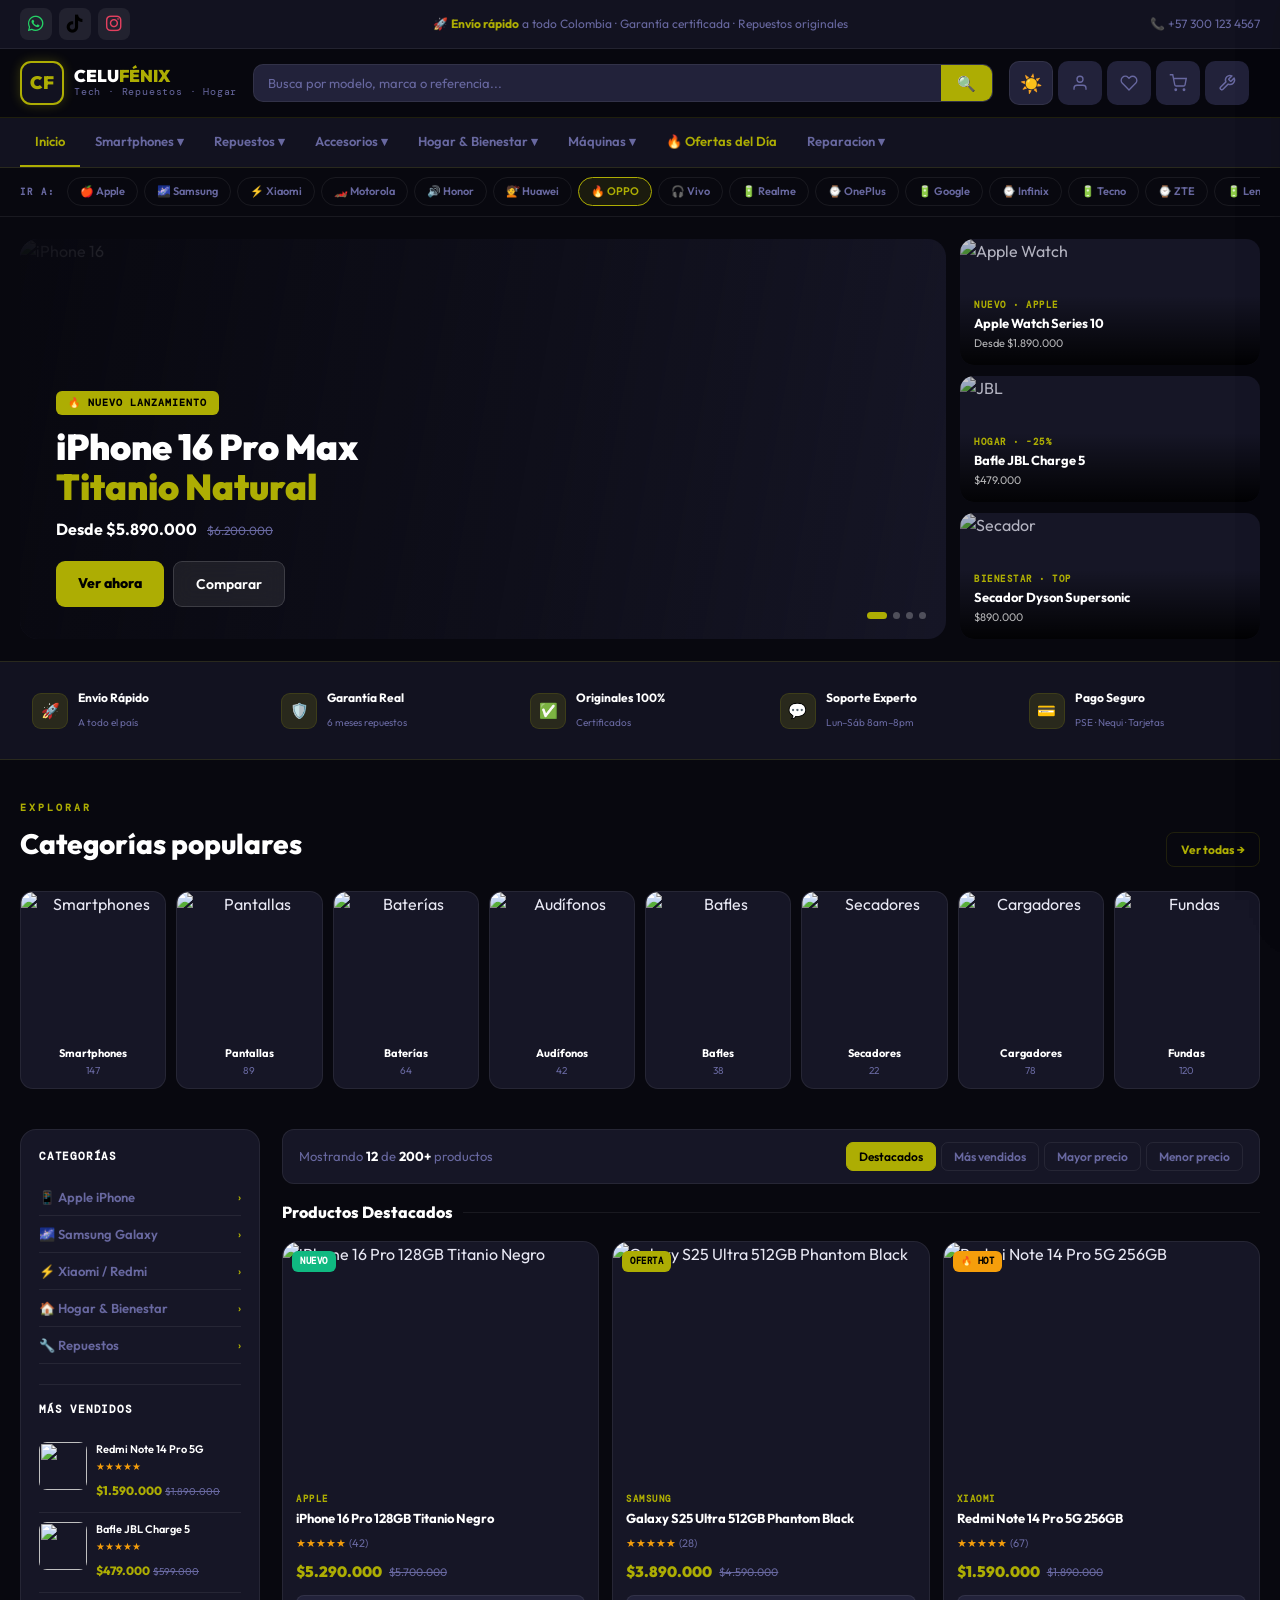
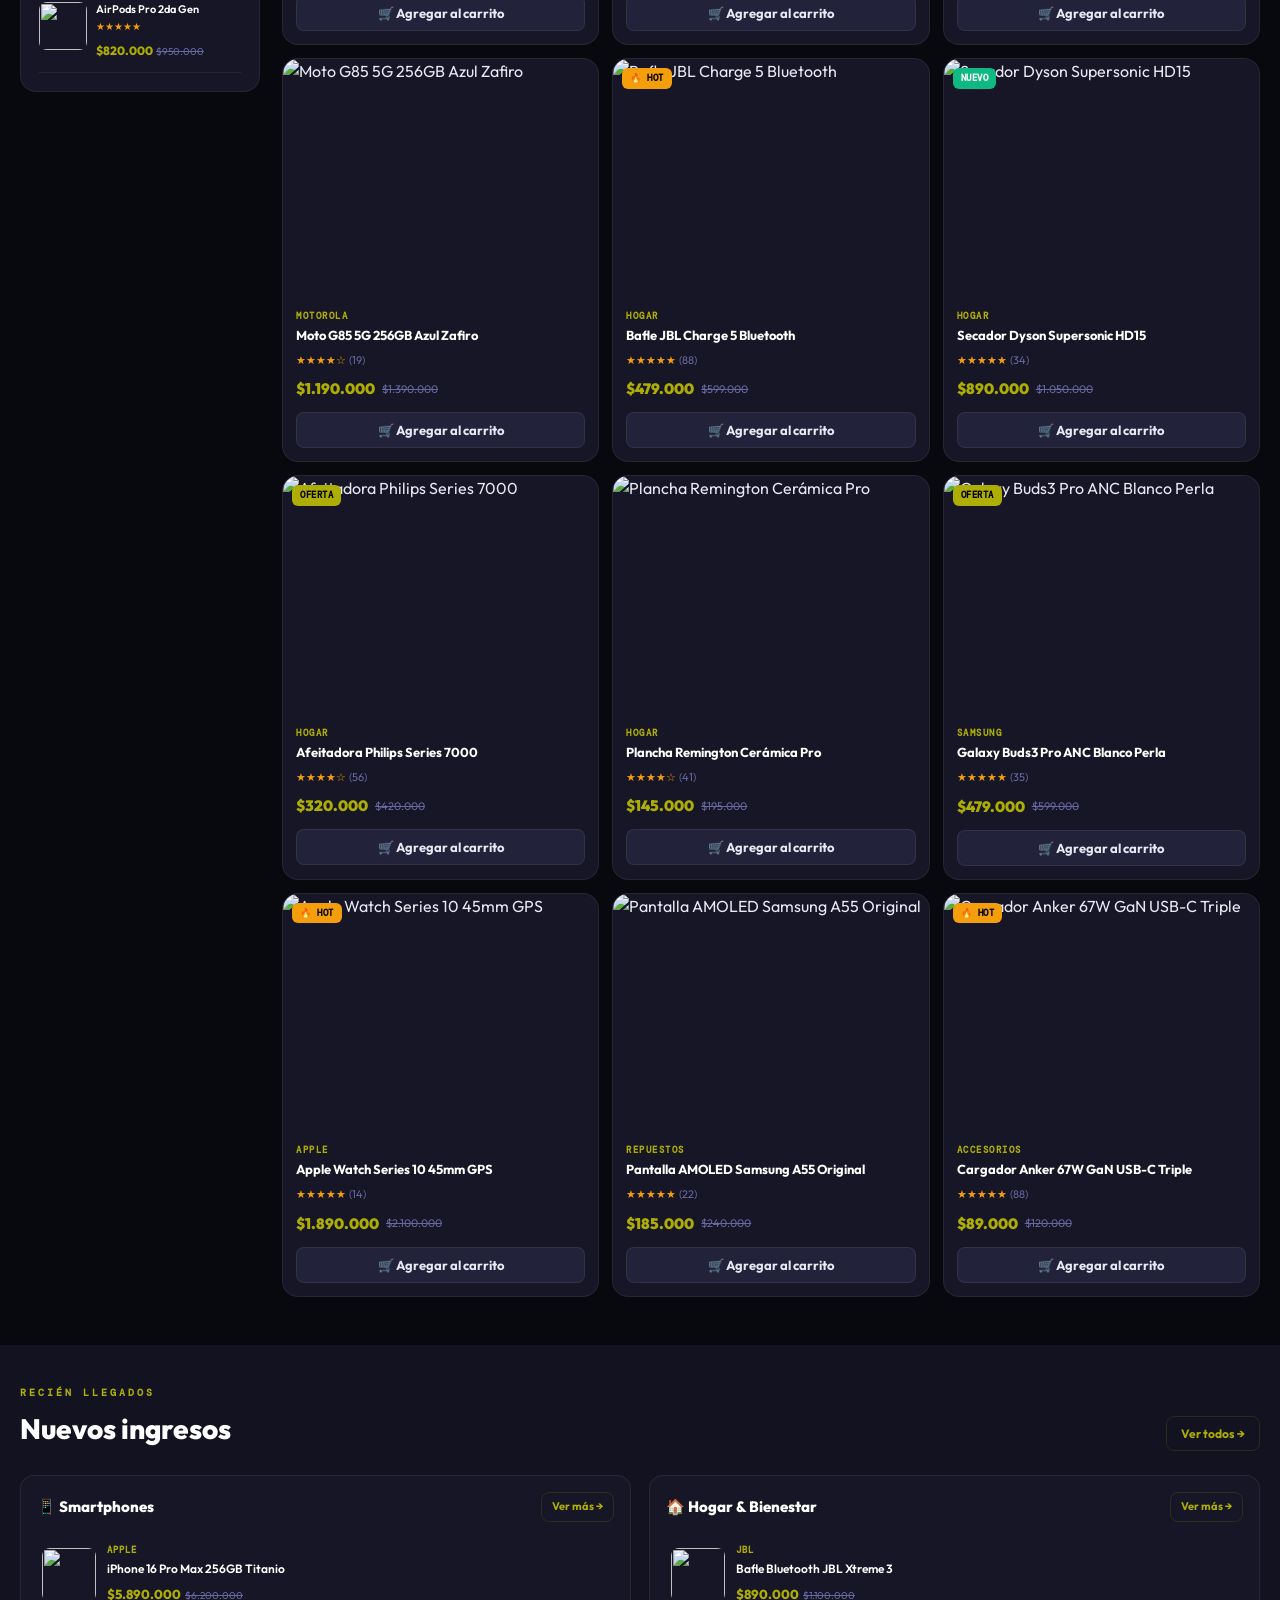
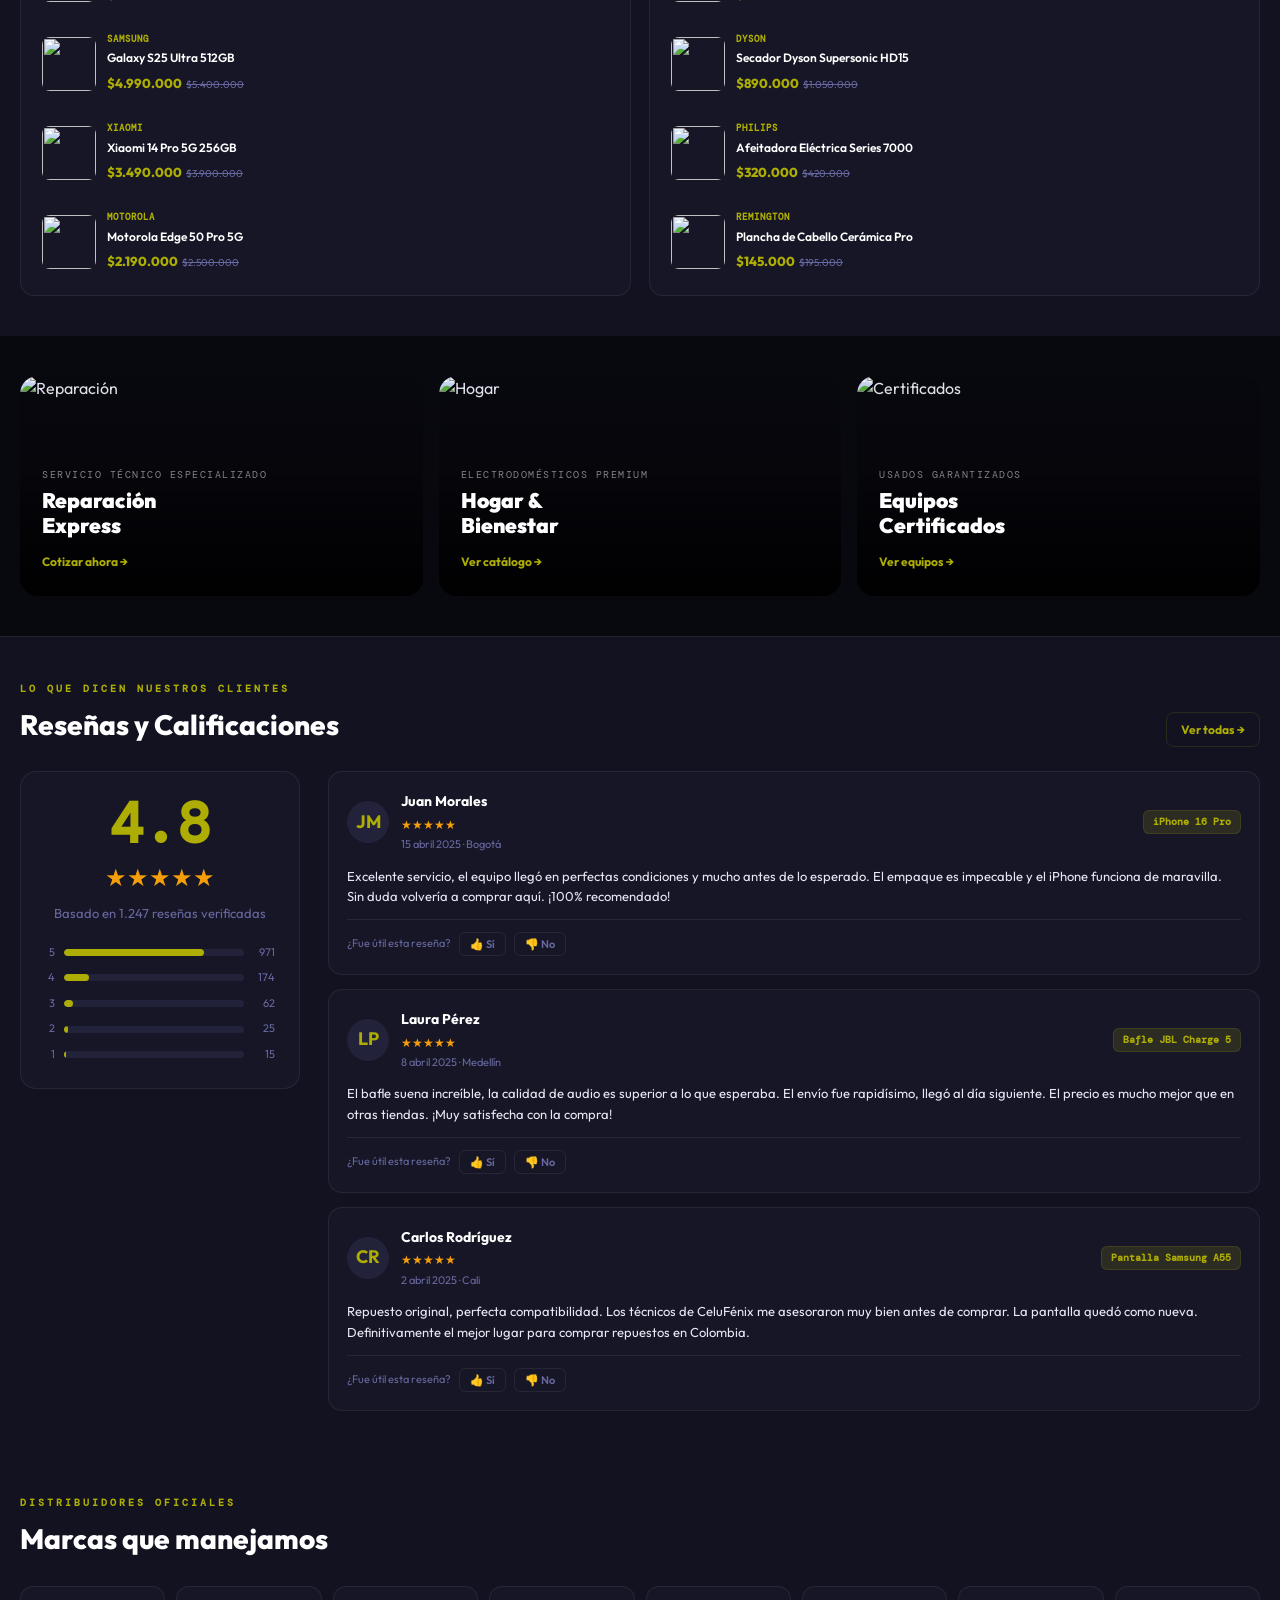
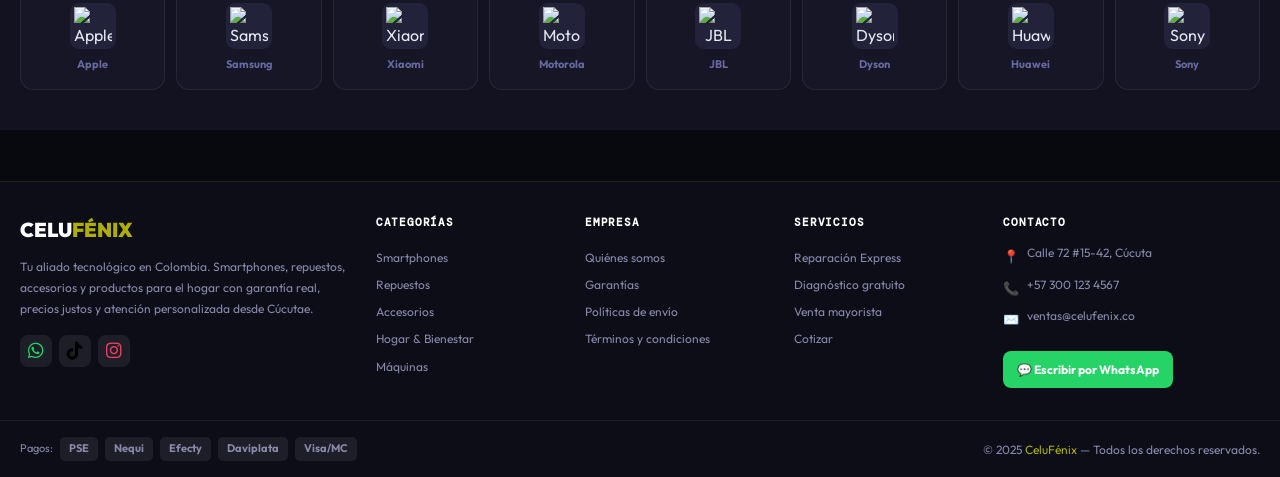
==== commit 24768db8: "Update index.html" ====
--- a/index.html
+++ b/index.html
@@ -1,2247 +1,1712 @@
 <!DOCTYPE html>
-<html lang="es">
+<html lang="es" data-theme="dark">
 <head>
-  <meta charset="UTF-8">
-  <meta name="viewport" content="width=device-width, initial-scale=1.0">
-  <title>CeluFénix — 1111</title>
-  <link rel="preconnect" href="https://fonts.googleapis.com">
-  <link rel="preconnect" href="https://fonts.gstatic.com" crossorigin>
-  <link href="https://fonts.googleapis.com/css2?family=Sora:wght@300;400;500;600;700;800&family=Space+Mono:wght@400;700&display=swap" rel="stylesheet">
-  <style>
-    /* ========== VARIABLES ========== */
-    :root {
-      --primary: #d0ca1f;
-      --primary-dark: #c6c006;
-      --primary-light: #d6d143;
-      --secondary: #0a0a14;
-      --dark: #ffffff;
-      --dark-2: #13131f;
-      --dark-3: #1c1c2e;
-      --surface: #22223a;
-      --text: #f0f0f8;
-      --text-muted: #9898b8;
-      --border: rgba(255,255,255,0.08);
-      --white: #ffffff;
-      --success: #22c55e;
-      --warning: #f59e0b;
-      --radius: 12px;
-      --shadow: 0 8px 32px rgba(0,0,0,0.35);
-      --transition: 0.25s cubic-bezier(0.4,0,0.2,1);
-    }
-
-    /* ========== RESET ========== */
-    *, *::before, *::after { box-sizing: border-box; margin: 0; padding: 0; }
-    html { scroll-behavior: smooth; }
-    body {
-      font-family: 'Sora', sans-serif;
-      background: var(--dark);
-      color: var(--text);
-      line-height: 1.6;
-      overflow-x: hidden;
-    }
-    a { text-decoration: none; color: inherit; }
-    ul { list-style: none; }
-    img { max-width: 100%; display: block; object-fit: cover; }
-    button { cursor: pointer; border: none; background: none; font-family: inherit; }
-
-    /* ========== SCROLLBAR ========== */
-    ::-webkit-scrollbar { width: 6px; height: 6px; }
-    ::-webkit-scrollbar-track { background: var(--dark-2); }
-    ::-webkit-scrollbar-thumb { background: var(--primary); border-radius: 3px; }
-
-    /* ========== UTILITIES ========== */
-    .container { max-width: 1300px; margin: 0 auto; padding: 0 20px; }
-    .section-label {
-      font-size: 11px; font-weight: 700; letter-spacing: 3px;
-      text-transform: uppercase; color: var(--primary); margin-bottom: 8px;
-    }
-    .section-title {
-      font-size: clamp(22px, 4vw, 32px); font-weight: 800; color: var(--white);
-    }
-    .btn {
-      display: inline-flex; align-items: center; gap: 8px;
-      padding: 12px 24px; border-radius: 8px; font-weight: 600;
-      font-size: 14px; transition: var(--transition); cursor: pointer;
-    }
-    .btn-primary {
-      background: var(--primary); color: #fff;
-    }
-    .btn-primary:hover { background: var(--primary-dark); transform: translateY(-1px); }
-    .btn-outline {
-      background: transparent; color: var(--text);
-      border: 1.5px solid var(--border);
-    }
-    .btn-outline:hover { border-color: var(--primary); color: var(--primary); }
-    .has-scrollbar { overflow-x: auto; padding-bottom: 8px; }
-    .has-scrollbar::-webkit-scrollbar { height: 4px; }
-
-    /* ========== OVERLAY ========== */
-    .overlay {
-      position: fixed; inset: 0; background: rgba(0,0,0,0.7);
-      z-index: 200; opacity: 0; pointer-events: none;
-      transition: opacity var(--transition);
-      backdrop-filter: blur(4px);
-    }
-    .overlay.active { opacity: 1; pointer-events: all; }
-
-    /* ========== TOAST ========== */
-    .notification-toast {
-      position: fixed; bottom: 24px; left: 24px; z-index: 9999;
-      background: var(--dark-3); border: 1px solid var(--border);
-      border-left: 4px solid var(--success); border-radius: var(--radius);
-      padding: 14px 18px; display: flex; align-items: center; gap: 14px;
-      max-width: 320px; box-shadow: var(--shadow);
-      transform: translateX(-120%); transition: transform 0.4s cubic-bezier(0.34,1.56,0.64,1);
-    }
-    .notification-toast.show { transform: translateX(0); }
-    .toast-img {
-      width: 46px; height: 46px; border-radius: 8px; overflow: hidden; flex-shrink: 0;
-    }
-    .toast-img img { width: 100%; height: 100%; object-fit: cover; }
-    .toast-message { font-size: 11px; color: var(--text-muted); }
-    .toast-title { font-size: 13px; font-weight: 700; color: var(--white); margin: 2px 0; }
-    .toast-meta { font-size: 11px; color: var(--success); }
-    .toast-close {
-      margin-left: auto; color: var(--text-muted); font-size: 18px; flex-shrink: 0;
-      transition: color var(--transition);
-    }
-    .toast-close:hover { color: var(--white); }
-
-    /* ========== LOGIN MODAL ========== */
-    .modal-overlay {
-      position: fixed; inset: 0; z-index: 10000; background: rgba(0,0,0,0.75);
-      backdrop-filter: blur(6px); display: flex; align-items: center; justify-content: center;
-      opacity: 0; pointer-events: none; transition: opacity 0.3s;
-    }
-    .modal-overlay.active { opacity: 1; pointer-events: all; }
-    .modal-box {
-      background: var(--dark-2); border: 1px solid var(--border);
-      border-radius: 20px; width: 100%; max-width: 420px; padding: 40px;
-      position: relative; transform: scale(0.9);
-      transition: transform 0.3s cubic-bezier(0.34,1.56,0.64,1);
-    }
-    .modal-overlay.active .modal-box { transform: scale(1); }
-    .modal-close {
-      position: absolute; top: 16px; right: 16px;
-      background: var(--surface); color: var(--text-muted);
-      width: 32px; height: 32px; border-radius: 50%;
-      display: flex; align-items: center; justify-content: center;
-      font-size: 18px; transition: var(--transition);
-    }
-    .modal-close:hover { background: var(--primary); color: white; }
-    .modal-logo {
-      text-align: center; margin-bottom: 28px;
-    }
-    .modal-logo .brand { font-size: 26px; font-weight: 800; }
-    .modal-logo .brand span { color: var(--primary); }
-    .modal-logo p { font-size: 13px; color: var(--text-muted); margin-top: 4px; }
-    .modal-tabs { display: flex; border-radius: 8px; background: var(--surface); padding: 4px; margin-bottom: 28px; }
-    .modal-tab {
-      flex: 1; padding: 9px; border-radius: 6px; font-size: 13px; font-weight: 600;
-      color: var(--text-muted); transition: var(--transition); text-align: center;
-    }
-    .modal-tab.active { background: var(--primary); color: white; }
-    .modal-form { display: none; flex-direction: column; gap: 14px; }
-    .modal-form.active { display: flex; }
-    .form-group label { font-size: 12px; font-weight: 600; color: var(--text-muted); margin-bottom: 6px; display: block; }
-    .form-group input {
-      width: 100%; background: var(--surface); border: 1.5px solid var(--border);
-      border-radius: 8px; padding: 12px 14px; color: var(--text);
-      font-family: inherit; font-size: 14px; transition: var(--transition);
-    }
-    .form-group input:focus { outline: none; border-color: var(--primary); }
-    .modal-submit {
-      width: 100%; padding: 13px; background: var(--primary); color: white;
-      border-radius: 8px; font-weight: 700; font-size: 15px;
-      transition: var(--transition); margin-top: 4px;
-    }
-    .modal-submit:hover { background: var(--primary-dark); }
-    .modal-divider { text-align: center; color: var(--text-muted); font-size: 12px; margin: 4px 0; }
-    .social-login { display: flex; gap: 10px; }
-    .social-btn {
-      flex: 1; padding: 10px; border: 1.5px solid var(--border);
-      border-radius: 8px; font-size: 13px; font-weight: 600;
-      color: var(--text); display: flex; align-items: center;
-      justify-content: center; gap: 8px; transition: var(--transition);
-    }
-    .social-btn:hover { border-color: var(--primary); color: var(--primary); }
-
-    /* ========== CART SIDEBAR ========== */
-    .cart-sidebar {
-      position: fixed; top: 0; right: -420px; width: 420px; max-width: 100vw;
-      height: 100vh; background: var(--dark-2); border-left: 1px solid var(--border);
-      z-index: 10001; display: flex; flex-direction: column;
-      transition: right 0.4s cubic-bezier(0.4,0,0.2,1);
-      box-shadow: -8px 0 40px rgba(0,0,0,0.5);
-    }
-    .cart-sidebar.open { right: 0; }
-    .cart-header {
-      display: flex; align-items: center; justify-content: space-between;
-      padding: 24px; border-bottom: 1px solid var(--border);
-    }
-    .cart-header h2 { font-size: 18px; font-weight: 700; }
-    .cart-header-right { display: flex; align-items: center; gap: 12px; }
-    .cart-count-badge {
-      background: var(--primary); color: white; font-size: 12px;
-      font-weight: 700; padding: 2px 8px; border-radius: 20px;
-    }
-    .cart-close { color: var(--text-muted); font-size: 22px; transition: var(--transition); }
-    .cart-close:hover { color: var(--white); }
-    .cart-items { flex: 1; overflow-y: auto; padding: 20px; display: flex; flex-direction: column; gap: 16px; }
-    .cart-empty {
-      flex: 1; display: flex; flex-direction: column;
-      align-items: center; justify-content: center; gap: 16px;
-      color: var(--text-muted); text-align: center;
-    }
-    .cart-empty svg { opacity: 0.3; }
-    .cart-item {
-      display: flex; gap: 14px; align-items: flex-start;
-      background: var(--dark-3); border-radius: 12px; padding: 14px;
-    }
-    .cart-item-img {
-      width: 70px; height: 70px; border-radius: 8px; overflow: hidden; flex-shrink: 0;
-    }
-    .cart-item-img img { width: 100%; height: 100%; object-fit: cover; }
-    .cart-item-info { flex: 1; }
-    .cart-item-category { font-size: 10px; color: var(--primary); font-weight: 700; text-transform: uppercase; letter-spacing: 1px; }
-    .cart-item-title { font-size: 13px; font-weight: 600; color: var(--white); margin: 3px 0 8px; line-height: 1.4; }
-    .cart-item-bottom { display: flex; align-items: center; justify-content: space-between; }
-    .cart-item-price { font-size: 15px; font-weight: 700; color: var(--primary); }
-    .qty-control { display: flex; align-items: center; gap: 8px; }
-    .qty-btn {
-      width: 28px; height: 28px; border-radius: 6px; background: var(--surface);
-      color: var(--text); font-size: 16px; display: flex; align-items: center;
-      justify-content: center; transition: var(--transition);
-    }
-    .qty-btn:hover { background: var(--primary); color: white; }
-    .qty-num { font-size: 14px; font-weight: 700; min-width: 20px; text-align: center; }
-    .remove-item { color: var(--text-muted); font-size: 16px; transition: var(--transition); margin-left: 4px; }
-    .remove-item:hover { color: #ef4444; }
-    .cart-footer { padding: 20px; border-top: 1px solid var(--border); }
-    .cart-subtotal { display: flex; justify-content: space-between; margin-bottom: 16px; }
-    .cart-subtotal span { font-size: 14px; color: var(--text-muted); }
-    .cart-subtotal strong { font-size: 20px; font-weight: 800; color: var(--white); }
-    .checkout-btn {
-      width: 100%; padding: 15px; background: var(--primary); color: white;
-      border-radius: 10px; font-size: 15px; font-weight: 700;
-      transition: var(--transition); display: flex; align-items: center; justify-content: center; gap: 8px;
-    }
-    .checkout-btn:hover { background: var(--primary-dark); }
-    .cart-continue { width: 100%; padding: 11px; text-align: center; font-size: 13px; color: var(--text-muted); margin-top: 10px; transition: var(--transition); }
-    .cart-continue:hover { color: var(--text); }
-
-    /* ========== HEADER ========== */
-    .header-top {
-      background: var(--dark-3); border-bottom: 1px solid var(--border);
-      padding: 8px 0;
-    }
-    .header-top .container {
-      display: flex; align-items: center; justify-content: space-between; gap: 20px;
-    }
-    .social-links { display: flex; gap: 12px; }
-    .social-link {
-      color: var(--text-muted); font-size: 15px; transition: var(--transition);
-    }
-    .social-link:hover { color: var(--primary); }
-    .header-ticker {
-      font-size: 12px; color: var(--text-muted); display: flex; align-items: center; gap: 6px;
-    }
-    .header-ticker strong { color: var(--primary); }
-    .header-contact {
-      font-size: 12px; color: var(--text-muted); display: flex; align-items: center; gap: 6px;
-      transition: var(--transition);
-    }
-    .header-contact:hover { color: var(--white); }
-
-    .header-main {
-      background: var(--dark-2); padding: 16px 0;
-      position: sticky; top: 0; z-index: 900;
-      border-bottom: 1px solid var(--border);
-      backdrop-filter: blur(20px);
-    }
-    .header-main .container {
-      display: flex; align-items: center; gap: 24px;
-    }
-    .logo {
-      display: flex; align-items: center; gap: 12px; flex-shrink: 0;
-    }
-    .logo-icon {
-      width: 44px; height: 44px; background: var(--primary);
-      border-radius: 10px; display: flex; align-items: center;
-      justify-content: center; font-size: 22px;
-    }
-    .logo-text .name {
-      font-size: 18px; font-weight: 800; color: var(--white);
-      line-height: 1;
-    }
-    .logo-text .name em { color: var(--primary); font-style: normal; }
-    .logo-text .tagline { font-size: 10px; color: var(--text-muted); letter-spacing: 1px; }
-    
-    .search-wrapper { flex: 1; max-width: 600px; }
-    .search-pills-row { display: flex; gap: 6px; margin-bottom: 8px; }
-    .s-pill {
-      font-size: 11px; font-weight: 600; padding: 4px 12px;
-      border-radius: 20px; border: 1px solid var(--border);
-      color: var(--text-muted); transition: var(--transition);
-    }
-    .s-pill.active, .s-pill:hover {
-      background: var(--primary); border-color: var(--primary); color: white;
-    }
-    .search-box {
-      display: flex; background: var(--surface);
-      border: 1.5px solid var(--border); border-radius: 10px;
-      overflow: hidden; transition: border-color var(--transition);
-    }
-    .search-box:focus-within { border-color: var(--primary); }
-    .search-input {
-      flex: 1; background: none; border: none; padding: 11px 16px;
-      color: var(--text); font-size: 13px; font-family: inherit;
-    }
-    .search-input::placeholder { color: var(--text-muted); }
-    .search-input:focus { outline: none; }
-    .search-btn {
-      padding: 0 18px; background: var(--primary); color: white;
-      font-size: 16px; display: flex; align-items: center; transition: var(--transition);
-    }
-    .search-btn:hover { background: var(--primary-dark); }
-
-    .header-actions { display: flex; gap: 4px; flex-shrink: 0; }
-    .action-btn {
-      position: relative; width: 44px; height: 44px; border-radius: 10px;
-      display: flex; align-items: center; justify-content: center;
-      color: var(--text-muted); font-size: 20px; transition: var(--transition);
-      background: var(--surface);
-    }
-    .action-btn:hover { color: var(--white); background: var(--dark-3); }
-    .action-btn .badge {
-      position: absolute; top: 5px; right: 5px; background: var(--primary);
-      color: white; font-size: 10px; font-weight: 700;
-      width: 16px; height: 16px; border-radius: 50%;
-      display: flex; align-items: center; justify-content: center;
-    }
-
-    /* ========== NAV ========== */
-    .main-nav {
-      background: var(--dark-3); border-bottom: 1px solid var(--border);
-    }
-    .nav-list { display: flex; align-items: center; gap: 0; }
-    .nav-item { position: relative; }
-    .nav-link {
-      display: flex; align-items: center; gap: 6px;
-      padding: 14px 18px; font-size: 13px; font-weight: 600;
-      color: var(--text-muted); transition: var(--transition);
-      border-bottom: 2px solid transparent;
-    }
-    .nav-link:hover, .nav-link.active {
-      color: var(--white); border-bottom-color: var(--primary);
-    }
-    .nav-link.hot { color: var(--primary); }
-    .nav-dropdown {
-      position: absolute; top: 100%; left: 0; min-width: 200px;
-      background: var(--dark-2); border: 1px solid var(--border);
-      border-radius: 12px; padding: 8px; z-index: 500;
-      opacity: 0; pointer-events: none; transform: translateY(8px);
-      transition: all 0.2s; box-shadow: var(--shadow);
-    }
-    .nav-item:hover .nav-dropdown { opacity: 1; pointer-events: all; transform: translateY(0); }
-    .nav-dropdown.mega { min-width: 600px; display: grid; grid-template-columns: repeat(3,1fr); gap: 20px; padding: 20px; }
-    .dropdown-col-title { font-size: 11px; font-weight: 700; color: var(--primary); text-transform: uppercase; letter-spacing: 1.5px; margin-bottom: 10px; }
-    .dropdown-link {
-      display: block; padding: 7px 10px; border-radius: 6px;
-      font-size: 13px; color: var(--text-muted); transition: var(--transition);
-    }
-    .dropdown-link:hover { background: var(--surface); color: var(--white); }
-    .nav-dropdown:not(.mega) .dropdown-link { padding: 8px 12px; }
-
-    /* ========== BRANDS BAR ========== */
-    .brands-bar { background: var(--dark); padding: 12px 0; border-bottom: 1px solid var(--border); }
-    .brands-bar .container { display: flex; align-items: center; gap: 12px; }
-    .brands-label { font-size: 11px; font-weight: 700; color: var(--text-muted); white-space: nowrap; letter-spacing: 1px; text-transform: uppercase; }
-    .brands-scroll { display: flex; gap: 8px; overflow-x: auto; }
-    .brand-chip {
-      display: flex; align-items: center; gap: 6px; padding: 6px 14px;
-      border-radius: 20px; border: 1px solid var(--border); font-size: 12px;
-      font-weight: 600; color: var(--text-muted); white-space: nowrap;
-      transition: var(--transition);
-    }
-    .brand-chip:hover { border-color: var(--primary); color: var(--primary); }
-    .brand-chip.hot { border-color: var(--primary); color: var(--primary); }
-
-    /* ========== GREETING BANNER ========== */
-    .greeting-banner {
-      background: linear-gradient(135deg, var(--dark-3) 0%, var(--dark-2) 100%);
-      border-bottom: 1px solid var(--border); padding: 20px 0;
-    }
-    .greeting-inner {
-      display: flex; align-items: center; justify-content: space-between; gap: 20px; flex-wrap: wrap;
-    }
-    .greeting-left { display: flex; align-items: center; gap: 16px; }
-    .greeting-avatar {
-      width: 56px; height: 56px; border-radius: 50%;
-      background: linear-gradient(135deg, var(--primary), var(--primary-dark));
-      display: flex; align-items: center; justify-content: center;
-      font-size: 24px; flex-shrink: 0;
-    }
-    .greeting-time { font-size: 12px; color: var(--primary); font-weight: 700; text-transform: uppercase; letter-spacing: 1px; }
-    .greeting-msg { font-size: clamp(16px, 3vw, 20px); font-weight: 700; color: var(--white); margin: 2px 0; }
-    .greeting-sub { font-size: 13px; color: var(--text-muted); }
-    .greeting-cta {
-      display: flex; align-items: center; gap: 10px;
-    }
-    .ofertas-btn {
-      display: flex; align-items: center; gap: 8px;
-      background: var(--primary); color: white; padding: 12px 24px;
-      border-radius: 10px; font-size: 14px; font-weight: 700;
-      transition: var(--transition); animation: pulse-ring 2s infinite;
-    }
-    .ofertas-btn:hover { background: var(--primary-dark); transform: translateY(-1px); }
-    @keyframes pulse-ring {
-      0%, 100% { box-shadow: 0 0 0 0 rgba(255,85,0,0.4); }
-      50% { box-shadow: 0 0 0 8px rgba(255,85,0,0); }
-    }
-    .whatsapp-btn {
-      display: flex; align-items: center; gap: 8px;
-      background: #25d366; color: white; padding: 12px 20px;
-      border-radius: 10px; font-size: 14px; font-weight: 700;
-      transition: var(--transition);
-    }
-    .whatsapp-btn:hover { background: #1da851; }
-
-    /* ========== HERO ========== */
-    .hero { padding: 32px 0; }
-    .hero-grid {
-      display: grid; grid-template-columns: 1fr 340px; gap: 20px;
-    }
-    .hero-main {
-      border-radius: 20px; overflow: hidden; position: relative;
-      min-height: 420px; background: var(--dark-3);
-    }
-    .hero-slide {
-      position: absolute; inset: 0; opacity: 0;
-      transition: opacity 0.6s ease;
-    }
-    .hero-slide.active { opacity: 1; z-index: 1; }
-    .hero-slide img { width: 100%; height: 100%; object-fit: cover; }
-    .hero-overlay {
-      position: absolute; inset: 0; z-index: 2;
-      background: linear-gradient(90deg, rgba(10,10,20,0.9) 0%, rgba(10,10,20,0.3) 60%, transparent 100%);
-    }
-    .hero-content {
-      position: absolute; bottom: 0; left: 0; z-index: 3;
-      padding: 40px;
-    }
-    .hero-badge {
-      display: inline-block; background: var(--primary); color: white;
-      font-size: 11px; font-weight: 700; padding: 4px 12px;
-      border-radius: 20px; margin-bottom: 12px; letter-spacing: 1px; text-transform: uppercase;
-    }
-    .hero-title {
-      font-size: clamp(26px, 4vw, 40px); font-weight: 800; color: var(--white);
-      line-height: 1.2; margin-bottom: 10px;
-    }
-    .hero-title span { color: var(--primary); }
-    .hero-price { font-size: 20px; font-weight: 700; color: var(--white); margin-bottom: 20px; }
-    .hero-price del { color: var(--text-muted); font-size: 14px; margin-left: 8px; font-weight: 400; }
-    .hero-btns { display: flex; gap: 10px; }
-    .hero-btn-primary {
-      padding: 12px 24px; background: var(--primary); color: white;
-      border-radius: 8px; font-size: 14px; font-weight: 700; transition: var(--transition);
-    }
-    .hero-btn-primary:hover { background: var(--primary-dark); }
-    .hero-btn-sec {
-      padding: 12px 24px; background: rgba(255,255,255,0.1); color: white;
-      border-radius: 8px; font-size: 14px; font-weight: 600;
-      backdrop-filter: blur(8px); transition: var(--transition);
-      border: 1px solid rgba(255,255,255,0.15);
-    }
-    .hero-btn-sec:hover { background: rgba(255,255,255,0.2); }
-    .hero-dots {
-      position: absolute; bottom: 20px; right: 20px; z-index: 4;
-      display: flex; gap: 6px;
-    }
-    .hero-dot {
-      width: 8px; height: 8px; border-radius: 50%;
-      background: rgba(255,255,255,0.3); transition: var(--transition); cursor: pointer;
-    }
-    .hero-dot.active { background: var(--primary); width: 24px; border-radius: 4px; }
-
-    .hero-side { display: flex; flex-direction: column; gap: 12px; }
-    .side-card {
-      flex: 1; border-radius: 16px; overflow: hidden; position: relative;
-      background: var(--dark-3); min-height: 130px;
-    }
-    .side-card img { width: 100%; height: 100%; object-fit: cover; opacity: 0.7; transition: var(--transition); }
-    .side-card:hover img { opacity: 0.9; transform: scale(1.03); }
-    .side-card-content {
-      position: absolute; bottom: 0; left: 0; padding: 16px;
-      background: linear-gradient(0deg, rgba(0,0,0,0.8) 0%, transparent 100%);
-      width: 100%;
-    }
-    .side-card-tag { font-size: 10px; color: var(--primary); font-weight: 700; text-transform: uppercase; letter-spacing: 1px; }
-    .side-card-title { font-size: 14px; font-weight: 700; color: white; }
-    .side-card-price { font-size: 13px; color: rgba(255,255,255,0.8); }
-
-    /* ========== TRUST STRIP ========== */
-    .trust-strip {
-      background: var(--dark-3); padding: 20px 0; border-top: 1px solid var(--border);
-      border-bottom: 1px solid var(--border);
-    }
-    .trust-grid {
-      display: grid; grid-template-columns: repeat(5, 1fr); gap: 16px;
-    }
-    .trust-item {
-      display: flex; align-items: center; gap: 12px; padding: 12px;
-    }
-    .trust-icon-box {
-      width: 40px; height: 40px; border-radius: 10px;
-      background: rgba(255,85,0,0.12); display: flex;
-      align-items: center; justify-content: center; flex-shrink: 0; font-size: 18px;
-    }
-    .trust-text strong { display: block; font-size: 13px; font-weight: 700; color: var(--white); }
-    .trust-text span { font-size: 11px; color: var(--text-muted); }
-
-    /* ========== CATEGORIES ========== */
-    .categories { padding: 48px 0; }
-    .section-header { display: flex; align-items: center; justify-content: space-between; margin-bottom: 28px; }
-    .view-all {
-      font-size: 13px; font-weight: 600; color: var(--primary);
-      display: flex; align-items: center; gap: 4px; transition: var(--transition);
-    }
-    .view-all:hover { gap: 8px; }
-    .cat-grid {
-      display: grid; grid-template-columns: repeat(8, 1fr); gap: 12px;
-    }
-    .cat-card {
-      border-radius: 14px; overflow: hidden; background: var(--dark-3);
-      border: 1px solid var(--border); transition: var(--transition);
-      cursor: pointer; text-align: center;
-    }
-    .cat-card:hover { border-color: var(--primary); transform: translateY(-3px); }
-    .cat-img {
-      width: 100%; aspect-ratio: 1; overflow: hidden;
-    }
-    .cat-img img { width: 100%; height: 100%; object-fit: cover; transition: var(--transition); }
-    .cat-card:hover .cat-img img { transform: scale(1.08); }
-    .cat-info { padding: 10px 6px; }
-    .cat-name { font-size: 12px; font-weight: 700; color: var(--white); }
-    .cat-count { font-size: 10px; color: var(--text-muted); }
-
-    /* ========== PRODUCTS LAYOUT ========== */
-    .products-section { padding: 0 0 48px; }
-    .products-layout { display: grid; grid-template-columns: 260px 1fr; gap: 28px; }
-
-    /* SIDEBAR */
-    .sidebar {
-      background: var(--dark-2); border: 1px solid var(--border);
-      border-radius: 16px; padding: 20px; height: fit-content;
-      position: sticky; top: 90px;
-    }
-    .sidebar-heading { font-size: 13px; font-weight: 700; color: var(--white); margin-bottom: 14px; }
-    .sidebar-acc-btn {
-      width: 100%; display: flex; justify-content: space-between; align-items: center;
-      padding: 10px 0; border-bottom: 1px solid var(--border);
-      font-size: 13px; font-weight: 600; color: var(--text-muted);
-      transition: var(--transition);
-    }
-    .sidebar-acc-btn:hover, .sidebar-acc-btn.open { color: var(--white); }
-    .sidebar-acc-btn span { font-size: 16px; transition: transform var(--transition); }
-    .sidebar-acc-btn.open span { transform: rotate(45deg); }
-    .sidebar-submenu { display: none; padding: 8px 0 4px; }
-    .sidebar-submenu.open { display: block; }
-    .sidebar-sub-link {
-      display: flex; justify-content: space-between; align-items: center;
-      padding: 7px 12px; border-radius: 6px; font-size: 12px;
-      color: var(--text-muted); transition: var(--transition);
-    }
-    .sidebar-sub-link:hover { background: var(--surface); color: var(--white); }
-    .stock-badge {
-      background: var(--surface); font-size: 10px; font-weight: 700;
-      color: var(--text-muted); padding: 2px 6px; border-radius: 4px;
-    }
-    .sidebar-bestsellers { margin-top: 24px; }
-    .best-item { display: flex; gap: 10px; padding: 10px 0; border-bottom: 1px solid var(--border); }
-    .best-img {
-      width: 54px; height: 54px; border-radius: 8px; overflow: hidden; flex-shrink: 0;
-    }
-    .best-img img { width: 100%; height: 100%; object-fit: cover; }
-    .best-info { flex: 1; }
-    .best-title { font-size: 12px; font-weight: 600; color: var(--white); line-height: 1.3; margin-bottom: 4px; }
-    .best-stars { display: flex; gap: 2px; margin-bottom: 4px; }
-    .star { color: var(--warning); font-size: 10px; }
-    .best-price { font-size: 13px; font-weight: 700; color: var(--primary); }
-    .best-old { font-size: 11px; color: var(--text-muted); text-decoration: line-through; margin-left: 4px; }
-
-    /* PRODUCT GRID */
-    .product-main-area {}
-    .products-toolbar {
-      display: flex; align-items: center; justify-content: space-between;
-      margin-bottom: 20px; padding: 14px 18px;
-      background: var(--dark-2); border-radius: 12px; border: 1px solid var(--border);
-    }
-    .toolbar-left { font-size: 13px; color: var(--text-muted); }
-    .toolbar-left strong { color: var(--white); }
-    .toolbar-filters { display: flex; gap: 8px; }
-    .filter-btn {
-      padding: 7px 14px; border-radius: 6px; font-size: 12px; font-weight: 600;
-      border: 1px solid var(--border); color: var(--text-muted); transition: var(--transition);
-    }
-    .filter-btn.active, .filter-btn:hover {
-      background: var(--primary); border-color: var(--primary); color: white;
-    }
-
-    .featured-title { font-size: 18px; font-weight: 800; color: var(--white); margin-bottom: 16px; display: flex; align-items: center; gap: 10px; }
-    .featured-title::after { content: ''; flex: 1; height: 1px; background: var(--border); }
-
-    .product-grid { display: grid; grid-template-columns: repeat(3, 1fr); gap: 16px; }
-
-    .product-card {
-      background: var(--dark-2); border: 1px solid var(--border);
-      border-radius: 16px; overflow: hidden; transition: var(--transition);
-      position: relative; group: hover;
-    }
-    .product-card:hover { border-color: rgba(255,85,0,0.4); transform: translateY(-4px); box-shadow: 0 16px 40px rgba(0,0,0,0.4); }
-    .card-badge {
-      position: absolute; top: 12px; left: 12px; z-index: 3;
-      font-size: 10px; font-weight: 700; padding: 4px 10px; border-radius: 6px;
-      text-transform: uppercase; letter-spacing: 0.5px;
-    }
-    .card-badge.new { background: var(--success); color: white; }
-    .card-badge.offer { background: var(--primary); color: white; }
-    .card-badge.hot { background: #f59e0b; color: #000; }
-    .card-img {
-      width: 100%; aspect-ratio: 4/3; overflow: hidden; position: relative;
-    }
-    .card-img img { width: 100%; height: 100%; object-fit: cover; transition: transform 0.4s ease; }
-    .product-card:hover .card-img img { transform: scale(1.05); }
-    .card-actions {
-      position: absolute; top: 12px; right: 12px; z-index: 3;
-      display: flex; flex-direction: column; gap: 6px;
-      opacity: 0; transform: translateX(10px);
-      transition: all var(--transition);
-    }
-    .product-card:hover .card-actions { opacity: 1; transform: translateX(0); }
-    .card-action-btn {
-      width: 34px; height: 34px; background: var(--dark-2);
-      border-radius: 8px; display: flex; align-items: center; justify-content: center;
-      font-size: 15px; color: var(--text-muted); transition: var(--transition);
-      border: 1px solid var(--border);
-    }
-    .card-action-btn:hover { background: var(--primary); color: white; border-color: var(--primary); }
-    .card-action-btn.wishlisted { background: #fef2f2; color: #ef4444; border-color: #ef4444; }
-
-    .card-body { padding: 16px; }
-    .card-category { font-size: 10px; color: var(--primary); font-weight: 700; text-transform: uppercase; letter-spacing: 1px; }
-    .card-title { font-size: 13px; font-weight: 700; color: var(--white); margin: 5px 0 8px; line-height: 1.4; }
-    .card-stars { display: flex; align-items: center; gap: 4px; margin-bottom: 10px; }
-    .card-stars .star { font-size: 11px; color: var(--warning); }
-    .card-stars span { font-size: 11px; color: var(--text-muted); }
-    .card-price-row { display: flex; align-items: center; justify-content: space-between; gap: 8px; }
-    .card-price { font-size: 16px; font-weight: 800; color: var(--primary); }
-    .card-old { font-size: 12px; color: var(--text-muted); text-decoration: line-through; }
-    .add-btn {
-      width: 100%; margin-top: 12px; padding: 10px;
-      background: var(--surface); color: var(--text); border-radius: 8px;
-      font-size: 13px; font-weight: 600; transition: var(--transition);
-      display: flex; align-items: center; justify-content: center; gap: 6px;
-      border: 1px solid var(--border);
-    }
-    .add-btn:hover { background: var(--primary); color: white; border-color: var(--primary); }
-    .add-btn.added { background: var(--success); color: white; border-color: var(--success); }
-
-    /* ========== NEW ARRIVALS HORIZONTAL ========== */
-    .new-arrivals { padding: 48px 0; background: var(--dark-3); }
-    .arrivals-grid {
-      display: grid; grid-template-columns: repeat(2, 1fr); gap: 24px;
-    }
-    .arrival-panel { background: var(--dark-2); border-radius: 16px; border: 1px solid var(--border); overflow: hidden; }
-    .arrival-panel-head { padding: 20px 20px 0; display: flex; justify-content: space-between; align-items: center; }
-    .arrival-panel-head h3 { font-size: 16px; font-weight: 700; color: var(--white); }
-    .arrival-list { padding: 16px; display: flex; flex-direction: column; gap: 12px; }
-    .arrival-item {
-      display: flex; gap: 12px; align-items: center;
-      padding: 10px; border-radius: 10px; transition: var(--transition);
-    }
-    .arrival-item:hover { background: var(--surface); }
-    .arrival-img { width: 60px; height: 60px; border-radius: 8px; overflow: hidden; flex-shrink: 0; }
-    .arrival-img img { width: 100%; height: 100%; object-fit: cover; }
-    .arrival-info { flex: 1; }
-    .arrival-brand { font-size: 10px; color: var(--primary); font-weight: 700; text-transform: uppercase; }
-    .arrival-name { font-size: 13px; font-weight: 600; color: var(--white); margin: 2px 0; }
-    .arrival-price { font-size: 14px; font-weight: 700; color: var(--primary); }
-    .arrival-old { font-size: 11px; color: var(--text-muted); text-decoration: line-through; }
-
-    /* ========== PROMO SECTION ========== */
-    .promo-section { padding: 48px 0; }
-    .promo-grid { display: grid; grid-template-columns: repeat(3,1fr); gap: 20px; }
-    .promo-card {
-      border-radius: 20px; overflow: hidden; position: relative; min-height: 220px;
-      display: flex; flex-direction: column; justify-content: flex-end; cursor: pointer;
-    }
-    .promo-card img {
-      position: absolute; inset: 0; width: 100%; height: 100%;
-      object-fit: cover; transition: transform 0.4s ease;
-    }
-    .promo-card:hover img { transform: scale(1.05); }
-    .promo-card-overlay {
-      position: absolute; inset: 0;
-      background: linear-gradient(0deg, rgba(0,0,0,0.85) 0%, rgba(0,0,0,0.2) 60%, transparent 100%);
-    }
-    .promo-card-content {
-      position: relative; z-index: 2; padding: 24px;
-    }
-    .promo-sub { font-size: 11px; color: rgba(255,255,255,0.6); text-transform: uppercase; letter-spacing: 1px; }
-    .promo-title { font-size: 22px; font-weight: 800; color: white; line-height: 1.2; margin: 6px 0 10px; }
-    .promo-link {
-      display: inline-flex; align-items: center; gap: 6px; font-size: 13px;
-      font-weight: 700; color: var(--primary); transition: var(--transition);
-    }
-    .promo-link:hover { gap: 10px; }
-
-    /* ========== BRANDS ========== */
-    .brands-section { padding: 48px 0; background: var(--dark-3); }
-    .brand-logos-grid { display: grid; grid-template-columns: repeat(8, 1fr); gap: 16px; margin-top: 28px; }
-    .brand-logo-card {
-      background: var(--dark-2); border: 1px solid var(--border);
-      border-radius: 14px; padding: 20px 12px; text-align: center;
-      transition: var(--transition); cursor: pointer;
-    }
-    .brand-logo-card:hover { border-color: var(--primary); transform: translateY(-3px); }
-    .brand-logo-img { width: 48px; height: 48px; border-radius: 10px; object-fit: contain; margin: 0 auto 8px; }
-    .brand-logo-name { font-size: 12px; font-weight: 700; color: var(--text-muted); }
-
-    /* ========== FOOTER ========== */
-    footer { background: var(--dark-3); border-top: 1px solid var(--border); }
-    .footer-cats { padding: 32px 0; border-bottom: 1px solid var(--border); }
-    .footer-cats .container { display: grid; grid-template-columns: repeat(4,1fr); gap: 24px; }
-    .footer-cat-box h3 { font-size: 13px; font-weight: 700; color: var(--white); margin-bottom: 14px; padding-bottom: 8px; border-bottom: 1px solid var(--border); }
-    .footer-cat-link { display: block; font-size: 12px; color: var(--text-muted); padding: 4px 0; transition: var(--transition); }
-    .footer-cat-link:hover { color: var(--primary); padding-left: 4px; }
-
-    .footer-main { padding: 40px 0; border-bottom: 1px solid var(--border); }
-    .footer-main .container { display: grid; grid-template-columns: 2fr 1fr 1fr 1fr 1.5fr; gap: 32px; }
-    .footer-brand .name { font-size: 22px; font-weight: 800; }
-    .footer-brand .name em { color: var(--primary); font-style: normal; }
-    .footer-brand p { font-size: 13px; color: var(--text-muted); margin: 12px 0 20px; line-height: 1.7; }
-    .footer-socials { display: flex; gap: 10px; }
-    .footer-social {
-      width: 36px; height: 36px; border-radius: 8px;
-      background: var(--surface); display: flex; align-items: center;
-      justify-content: center; font-size: 17px; color: var(--text-muted);
-      transition: var(--transition);
-    }
-    .footer-social:hover { background: var(--primary); color: white; }
-    .footer-col h4 { font-size: 13px; font-weight: 700; color: var(--white); margin-bottom: 16px; }
-    .footer-link { display: block; font-size: 12px; color: var(--text-muted); padding: 4px 0; transition: var(--transition); }
-    .footer-link:hover { color: var(--white); }
-    .footer-contact-item { display: flex; align-items: flex-start; gap: 10px; margin-bottom: 12px; }
-    .footer-contact-icon { color: var(--primary); font-size: 16px; flex-shrink: 0; margin-top: 2px; }
-    .footer-contact-text { font-size: 12px; color: var(--text-muted); line-height: 1.5; }
-    .wa-btn-footer {
-      display: flex; align-items: center; gap: 8px; background: #25d366;
-      color: white; padding: 10px 16px; border-radius: 8px; font-size: 13px;
-      font-weight: 700; margin-top: 14px; transition: var(--transition); width: fit-content;
-    }
-    .wa-btn-footer:hover { background: #1da851; }
-
-    .footer-bottom {
-      padding: 20px 0;
-    }
-    .footer-bottom .container { display: flex; align-items: center; justify-content: space-between; flex-wrap: wrap; gap: 16px; }
-    .payment-row { display: flex; align-items: center; gap: 10px; flex-wrap: wrap; }
-    .payment-label { font-size: 12px; color: var(--text-muted); }
-    .pay-badge {
-      background: var(--surface); padding: 5px 12px; border-radius: 6px;
-      font-size: 11px; font-weight: 700; color: var(--text-muted);
-    }
-    .copyright { font-size: 12px; color: var(--text-muted); }
-    .copyright a { color: var(--primary); }
-
-    /* ========== MOBILE NAV ========== */
-    .mobile-menu {
-      position: fixed; inset: 0; z-index: 9999;
-      background: var(--dark-2); transform: translateX(-100%);
-      transition: transform 0.35s cubic-bezier(0.4,0,0.2,1);
-      overflow-y: auto; display: flex; flex-direction: column;
-    }
-    .mobile-menu.open { transform: translateX(0); }
-    .mobile-menu-head {
-      display: flex; align-items: center; justify-content: space-between;
-      padding: 20px; border-bottom: 1px solid var(--border);
-    }
-    .mobile-menu-logo { font-size: 18px; font-weight: 800; }
-    .mobile-menu-logo em { color: var(--primary); font-style: normal; }
-    .mobile-close { font-size: 24px; color: var(--text-muted); transition: var(--transition); }
-    .mobile-close:hover { color: var(--white); }
-    .mobile-nav-list { padding: 12px; }
-    .mobile-nav-item { border-bottom: 1px solid var(--border); }
-    .mobile-nav-link {
-      display: flex; align-items: center; justify-content: space-between;
-      padding: 15px 12px; font-size: 15px; font-weight: 600; color: var(--text);
-      transition: var(--transition);
-    }
-    .mobile-nav-link:hover { color: var(--primary); }
-    .mobile-submenu { display: none; padding: 0 12px 12px; }
-    .mobile-submenu.open { display: block; }
-    .mobile-sub-link {
-      display: block; padding: 9px 12px; font-size: 14px; color: var(--text-muted);
-      border-radius: 6px; transition: var(--transition);
-    }
-    .mobile-sub-link:hover { background: var(--surface); color: var(--white); }
-    .mobile-menu-footer { padding: 20px; border-top: 1px solid var(--border); margin-top: auto; }
-    .mobile-menu-footer a { display: flex; align-items: center; gap: 8px; font-size: 14px; margin-bottom: 12px; color: var(--text-muted); }
-    .mobile-menu-footer a:hover { color: var(--white); }
-
-    .bottom-nav {
-      display: none; position: fixed; bottom: 0; left: 0; right: 0; z-index: 800;
-      background: var(--dark-2); border-top: 1px solid var(--border);
-      padding: 8px 0 env(safe-area-inset-bottom);
-    }
-    .bottom-nav-inner { display: flex; }
-    .bottom-nav-btn {
-      flex: 1; display: flex; flex-direction: column; align-items: center;
-      gap: 4px; padding: 8px; color: var(--text-muted); font-size: 10px;
-      font-weight: 600; transition: var(--transition); position: relative;
-    }
-    .bottom-nav-btn svg { width: 22px; height: 22px; }
-    .bottom-nav-btn.active, .bottom-nav-btn:hover { color: var(--primary); }
-    .bottom-badge {
-      position: absolute; top: 6px; right: calc(50% - 22px);
-      background: var(--primary); color: white; font-size: 9px; font-weight: 700;
-      width: 14px; height: 14px; border-radius: 50%; display: flex; align-items: center; justify-content: center;
-    }
-
-    /* ========== RESPONSIVE ========== */
-    @media (max-width: 1200px) {
-      .brand-logos-grid { grid-template-columns: repeat(4,1fr); }
-      .cat-grid { grid-template-columns: repeat(4,1fr); }
-      .footer-main .container { grid-template-columns: 1fr 1fr 1fr; }
-    }
-    @media (max-width: 1024px) {
-      .hero-grid { grid-template-columns: 1fr; }
-      .hero-side { flex-direction: row; }
-      .side-card { min-height: 160px; }
-      .products-layout { grid-template-columns: 1fr; }
-      .sidebar { position: static; display: none; }
-      .product-grid { grid-template-columns: repeat(2,1fr); }
-      .trust-grid { grid-template-columns: repeat(3, 1fr); }
-      .arrivals-grid { grid-template-columns: 1fr; }
-      .promo-grid { grid-template-columns: repeat(2,1fr); }
-      .footer-cats .container { grid-template-columns: repeat(2,1fr); }
-    }
-    @media (max-width: 768px) {
-      .header-top { display: none; }
-      .search-wrapper { display: none; }
-      .logo-text .tagline { display: none; }
-      .main-nav { display: none; }
-      .brands-bar { display: none; }
-      .bottom-nav { display: block; }
-      body { padding-bottom: 70px; }
-      .hero-grid { padding: 16px 0; }
-      .hero-main { min-height: 280px; }
-      .hero-content { padding: 24px; }
-      .trust-grid { grid-template-columns: repeat(2,1fr); }
-      .cat-grid { grid-template-columns: repeat(4,1fr); gap: 8px; }
-      .product-grid { grid-template-columns: repeat(2,1fr); gap: 12px; }
-      .promo-grid { grid-template-columns: 1fr; }
-      .brand-logos-grid { grid-template-columns: repeat(4,1fr); }
-      .footer-main .container { grid-template-columns: 1fr 1fr; }
-      .footer-cats .container { grid-template-columns: repeat(2,1fr); }
-      .greeting-inner { flex-direction: column; align-items: flex-start; }
-      .cart-sidebar { width: 100vw; }
-    }
-    @media (max-width: 480px) {
-      .cat-grid { grid-template-columns: repeat(3,1fr); }
-      .product-grid { grid-template-columns: 1fr 1fr; }
-      .footer-main .container { grid-template-columns: 1fr; }
-      .trust-grid { grid-template-columns: 1fr 1fr; }
-    }
-  </style>
+<meta charset="UTF-8">
+<meta name="viewport" content="width=device-width,initial-scale=1.0">
+<title>CeluFénix — Smartphones · Repuestos · Hogar</title>
+<link rel="preconnect" href="https://fonts.googleapis.com">
+<link rel="preconnect" href="https://fonts.gstatic.com" crossorigin>
+<link href="https://fonts.googleapis.com/css2?family=Outfit:wght@300;400;500;600;700;800;900&family=DM+Mono:wght@400;500;700&display=swap" rel="stylesheet">
+<link rel="stylesheet" href="https://cdnjs.cloudflare.com/ajax/libs/font-awesome/6.5.0/css/all.min.css">
+<style>
+/* ══════════════════════════════════════════
+   THEME TOKENS
+══════════════════════════════════════════ */
+:root{
+  --y:#adad03;
+  --yd:#adad03;
+  --tr:.22s cubic-bezier(.4,0,.2,1);
+}
+[data-theme="dark"]{
+  --bg:#08080f;
+  --bg2:#0d0d18;
+  --bg3:#121220;
+  --card:#161626;
+  --card2:#1c1c30;
+  --surf:#22223a;
+  --bdr:rgba(244,245,0,.1);
+  --bdr2:rgba(255,255,255,.07);
+  --txt:#e8e8f4;
+  --muted:#6868a0;
+  --white:#fff;
+  --sh:0 4px 24px rgba(0,0,0,.55);
+  --sh2:0 12px 48px rgba(0,0,0,.7);
+  --header-bg:rgba(8,8,15,.96);
+  --footer-bg:#0d0d18;
+  --input-bg:#22223a;
+  --input-bdr:rgba(255,255,255,.07);
+  --trust-bg:#121220;
+  --modal-bg:#0d0d18;
+}
+[data-theme="light"]{
+  --bg:#f5f5f7;
+  --bg2:#ffffff;
+  --bg3:#ebebf0;
+  --card:#ffffff;
+  --card2:#f0f0f5;
+  --surf:#e8e8f0;
+  --bdr:rgba(244,245,0,.5);
+  --bdr2:rgba(0,0,0,.08);
+  --txt:#1a1a2e;
+  --muted:#5555aa;
+  --white:#1a1a2e;
+  --sh:0 4px 16px rgba(0,0,0,.1);
+  --sh2:0 8px 32px rgba(0,0,0,.15);
+  --header-bg:rgba(255,255,255,.97);
+  --footer-bg:#1a1a2e;
+  --input-bg:#f0f0f5;
+  --input-bdr:rgba(0,0,0,.1);
+  --trust-bg:#ebebf0;
+  --modal-bg:#ffffff;
+}
+
+/* ══════════════════════════════════════════
+   RESET
+══════════════════════════════════════════ */
+*,*::before,*::after{box-sizing:border-box;margin:0;padding:0}
+html{scroll-behavior:smooth}
+body{font-family:'Outfit',sans-serif;background:var(--bg);color:var(--txt);line-height:1.6;overflow-x:hidden;-webkit-font-smoothing:antialiased;transition:background .3s,color .3s}
+a{text-decoration:none;color:inherit}
+ul{list-style:none}
+img{max-width:100%;display:block;object-fit:cover}
+button{cursor:pointer;border:none;background:none;font-family:inherit}
+::-webkit-scrollbar{width:5px;height:3px}
+::-webkit-scrollbar-track{background:var(--bg2)}
+::-webkit-scrollbar-thumb{background:var(--y);border-radius:3px}
+
+/* ══════════════════════════════════════════
+   SPLASH
+══════════════════════════════════════════ */
+#splash{
+  position:fixed;inset:0;background:#000;z-index:99999;
+  display:flex;flex-direction:column;align-items:center;justify-content:center;gap:24px;
+  transition:opacity .8s,visibility .8s;
+}
+#splash.hide{opacity:0;visibility:hidden;pointer-events:none}
+.sp-ring-wrap{position:relative;width:200px;height:200px;display:flex;align-items:center;justify-content:center}
+.sp-ring{
+  position:absolute;inset:0;border-radius:50%;
+  background:conic-gradient(var(--y) 0deg,transparent 280deg);
+  animation:spinR 1.8s linear infinite;
+  -webkit-mask:radial-gradient(farthest-side,transparent calc(100% - 4px),#fff calc(100% - 3px));
+  mask:radial-gradient(farthest-side,transparent calc(100% - 4px),#fff calc(100% - 3px));
+}
+.sp-ring2{
+  position:absolute;inset:8px;border-radius:50%;
+  background:conic-gradient(rgba(244,245,0,.3) 0deg,transparent 180deg);
+  animation:spinR 2.4s linear infinite reverse;
+  -webkit-mask:radial-gradient(farthest-side,transparent calc(100% - 3px),#fff calc(100% - 2px));
+  mask:radial-gradient(farthest-side,transparent calc(100% - 3px),#fff calc(100% - 2px));
+}
+@keyframes spinR{to{transform:rotate(360deg)}}
+.sp-logo-box{
+  position:relative;z-index:2;
+  width:172px;height:172px;border-radius:50%;
+  background:linear-gradient(145deg,#0d0d1a,#1a1a30);
+  display:flex;align-items:center;justify-content:center;
+  box-shadow:0 0 0 1px rgba(244,245,0,.2),0 0 40px rgba(244,245,0,.3),0 0 80px rgba(244,245,0,.12);
+  animation:gp 2.5s ease-in-out infinite;
+}
+@keyframes gp{0%,100%{box-shadow:0 0 0 1px rgba(244,245,0,.2),0 0 40px rgba(244,245,0,.3),0 0 80px rgba(244,245,0,.1)}50%{box-shadow:0 0 0 2px rgba(244,245,0,.4),0 0 60px rgba(244,245,0,.5),0 0 120px rgba(244,245,0,.2)}}
+.sp-logo-box img{width:108px;height:108px;object-fit:contain}
+.sp-logo-fb{font-size:50px;font-weight:900;color:var(--y)}
+.sp-name{font-size:30px;font-weight:900;color:#fff;letter-spacing:4px;animation:fu .7s ease .2s both}
+.sp-name em{color:var(--y);font-style:normal}
+.sp-tag{font-size:11px;color:#555;letter-spacing:3px;text-transform:uppercase;font-family:'DM Mono',monospace;animation:fu .7s ease .35s both}
+.sp-bar-wrap{width:180px;height:2px;background:rgba(255,255,255,.08);border-radius:2px;overflow:hidden;animation:fu .6s ease .5s both}
+.sp-bar{height:100%;width:0;background:var(--y);border-radius:2px}
+@keyframes fu{from{opacity:0;transform:translateY(10px)}to{opacity:1;transform:none}}
+
+/* ══════════════════════════════════════════
+   UTILS
+══════════════════════════════════════════ */
+.wrap{max-width:1340px;margin:0 auto;padding:0 20px}
+.sec-lbl{font-size:10px;font-weight:700;letter-spacing:3px;text-transform:uppercase;color:var(--y);margin-bottom:6px;font-family:'DM Mono',monospace}
+.sec-ttl{font-size:clamp(20px,3vw,28px);font-weight:800;color:var(--white)}
+.sec-hdr{display:flex;align-items:flex-end;justify-content:space-between;margin-bottom:24px;gap:12px;flex-wrap:wrap}
+.see-all{font-size:12px;font-weight:700;color:var(--y);display:inline-flex;align-items:center;gap:4px;padding:7px 14px;border:1px solid var(--bdr);border-radius:8px;transition:var(--tr);white-space:nowrap}
+.see-all:hover{background:rgba(244,245,0,.1);gap:8px}
+.overlay{position:fixed;inset:0;background:rgba(0,0,0,.7);z-index:500;opacity:0;pointer-events:none;transition:opacity .3s;backdrop-filter:blur(6px)}
+.overlay.on{opacity:1;pointer-events:all}
+
+/* ══════════════════════════════════════════
+   THEME TOGGLE
+══════════════════════════════════════════ */
+.theme-btn{
+  width:44px;height:44px;border-radius:10px;background:var(--surf);border:1px solid var(--bdr2);
+  display:flex;align-items:center;justify-content:center;font-size:18px;
+  transition:var(--tr);flex-shrink:0;
+}
+.theme-btn:hover{background:var(--y);border-color:var(--y)}
+.theme-btn:hover .ico-moon,.theme-btn:hover .ico-sun{color:#000}
+.ico-moon,.ico-sun{color:var(--txt);transition:color var(--tr)}
+[data-theme="dark"] .ico-sun{display:block}
+[data-theme="dark"] .ico-moon{display:none}
+[data-theme="light"] .ico-sun{display:none}
+[data-theme="light"] .ico-moon{display:block}
+
+/* ══════════════════════════════════════════
+   TOAST
+══════════════════════════════════════════ */
+.toast{
+  position:fixed;bottom:90px;left:20px;z-index:8000;
+  background:var(--card);border:1px solid var(--bdr);
+  border-left:3px solid #10b981;border-radius:14px;
+  padding:13px 16px;display:flex;align-items:center;gap:12px;
+  max-width:295px;box-shadow:var(--sh2);
+  transform:translateX(-130%);transition:transform .45s cubic-bezier(.34,1.56,.64,1);
+}
+.toast.on{transform:translateX(0)}
+.toast-thumb{width:44px;height:44px;border-radius:8px;overflow:hidden;flex-shrink:0}
+.toast-thumb img{width:100%;height:100%;object-fit:cover}
+.toast-info p{font-size:11px;color:var(--muted)}
+.toast-info strong{display:block;font-size:12px;font-weight:700;color:var(--white);margin:1px 0}
+.toast-info span{font-size:11px;color:#10b981}
+.toast-x{margin-left:auto;color:var(--muted);font-size:14px;flex-shrink:0;transition:color var(--tr)}
+.toast-x:hover{color:var(--white)}
+
+/* ══════════════════════════════════════════
+   MODAL LOGIN
+══════════════════════════════════════════ */
+.modal-bg{position:fixed;inset:0;z-index:9000;display:flex;align-items:center;justify-content:center;opacity:0;pointer-events:none;transition:opacity .25s;padding:20px}
+.modal-bg.on{opacity:1;pointer-events:all}
+.modal-box{
+  background:var(--modal-bg);border:1px solid var(--bdr);border-radius:20px;
+  width:100%;max-width:390px;padding:32px;position:relative;
+  transform:translateY(20px);transition:transform .3s cubic-bezier(.34,1.56,.64,1);
+  box-shadow:var(--sh2);
+}
+.modal-bg.on .modal-box{transform:translateY(0)}
+.mcl{position:absolute;top:12px;right:12px;width:30px;height:30px;background:var(--surf);border-radius:50%;display:flex;align-items:center;justify-content:center;color:var(--muted);font-size:13px;transition:var(--tr)}
+.mcl:hover{background:var(--y);color:#000}
+.mhead{text-align:center;margin-bottom:22px}
+.mhead .mp{display:inline-flex;align-items:center;gap:9px;margin-bottom:10px}
+.mhead .mp img{width:36px;height:36px;object-fit:contain;border-radius:50%;border:2px solid var(--y)}
+.mhead .mp span{font-size:17px;font-weight:900}
+.mhead .mp span em{color:var(--y);font-style:normal}
+.mhead p{font-size:12px;color:var(--muted)}
+.mtabs{display:flex;background:var(--surf);border-radius:10px;padding:4px;gap:3px;margin-bottom:20px}
+.mtab{flex:1;padding:8px;border-radius:7px;font-size:13px;font-weight:700;color:var(--muted);transition:var(--tr);text-align:center}
+.mtab.on{background:var(--y);color:#000}
+.mform{display:none;flex-direction:column;gap:12px}
+.mform.on{display:flex}
+.fg{display:flex;flex-direction:column;gap:5px}
+.fg label{font-size:10px;font-weight:700;color:var(--muted);letter-spacing:.5px;text-transform:uppercase;font-family:'DM Mono',monospace}
+.fg input{background:var(--input-bg);border:1.5px solid var(--input-bdr);border-radius:9px;padding:11px 13px;color:var(--txt);font-size:14px;font-family:'Outfit',sans-serif;transition:border-color var(--tr)}
+.fg input:focus{outline:none;border-color:var(--y)}
+.msub{width:100%;padding:12px;background:var(--y);color:#000;border-radius:9px;font-weight:800;font-size:14px;transition:var(--tr)}
+.msub:hover{background:var(--yd)}
+.mdiv{text-align:center;color:var(--muted);font-size:11px;padding:2px 0;position:relative}
+.mdiv::before,.mdiv::after{content:'';position:absolute;top:50%;width:35%;height:1px;background:var(--bdr2)}
+.mdiv::before{left:0}.mdiv::after{right:0}
+.soc-row{display:flex;gap:9px}
+.soc-btn{flex:1;padding:10px;border:1.5px solid var(--bdr2);border-radius:9px;font-size:12px;font-weight:600;color:var(--txt);display:flex;align-items:center;justify-content:center;gap:6px;transition:var(--tr)}
+.soc-btn:hover{border-color:var(--y);color:var(--y)}
+
+/* ══════════════════════════════════════════
+   SIDE PANELS (Cart / Wish)
+══════════════════════════════════════════ */
+.side-panel{
+  position:fixed;top:0;right:-460px;width:420px;max-width:100vw;height:100dvh;
+  background:var(--bg2);border-left:1px solid var(--bdr);z-index:9100;
+  display:flex;flex-direction:column;
+  transition:right .38s cubic-bezier(.4,0,.2,1);
+  box-shadow:-10px 0 50px rgba(0,0,0,.5);
+}
+.side-panel.on{right:0}
+.panel-hdr{display:flex;align-items:center;justify-content:space-between;padding:18px 20px;border-bottom:1px solid var(--bdr);flex-shrink:0}
+.panel-hdr h2{font-size:16px;font-weight:800}
+.panel-hdr-r{display:flex;align-items:center;gap:9px}
+.cpill{background:var(--y);color:#000;font-size:11px;font-weight:800;padding:2px 9px;border-radius:20px;min-width:22px;text-align:center;font-family:'DM Mono',monospace}
+.px{width:30px;height:30px;background:var(--surf);border-radius:8px;display:flex;align-items:center;justify-content:center;color:var(--muted);font-size:15px;transition:var(--tr)}
+.px:hover{background:var(--y);color:#000}
+.panel-body{flex:1;overflow-y:auto;padding:14px;display:flex;flex-direction:column;gap:10px}
+.panel-empty{flex:1;display:flex;flex-direction:column;align-items:center;justify-content:center;gap:12px;color:var(--muted);text-align:center;padding:40px 16px}
+.panel-empty svg{opacity:.2}
+.panel-empty h3{font-size:15px;font-weight:700;color:var(--txt)}
+.panel-empty p{font-size:13px}
+.ci{display:flex;gap:11px;background:var(--card);border-radius:12px;padding:12px;border:1px solid var(--bdr2)}
+.ci-img{width:64px;height:64px;border-radius:9px;overflow:hidden;flex-shrink:0;background:var(--surf)}
+.ci-img img{width:100%;height:100%;object-fit:cover}
+.ci-info{flex:1;min-width:0}
+.ci-cat{font-size:9px;color:var(--y);font-weight:700;text-transform:uppercase;letter-spacing:1px;font-family:'DM Mono',monospace}
+.ci-name{font-size:12px;font-weight:700;color:var(--white);margin:3px 0 8px;line-height:1.35;overflow:hidden;text-overflow:ellipsis;display:-webkit-box;-webkit-line-clamp:2;-webkit-box-orient:vertical}
+.ci-bot{display:flex;align-items:center;justify-content:space-between;gap:8px}
+.ci-price{font-size:14px;font-weight:800;color:var(--y)}
+.qrow{display:flex;align-items:center;gap:5px}
+.qb{width:26px;height:26px;border-radius:6px;background:var(--surf);color:var(--txt);font-size:14px;display:flex;align-items:center;justify-content:center;transition:var(--tr);font-weight:700}
+.qb:hover{background:var(--y);color:#000}
+.qn{font-size:14px;font-weight:700;min-width:16px;text-align:center}
+.qi{color:var(--muted);font-size:14px;margin-left:2px;transition:color var(--tr);line-height:1}
+.qi:hover{color:#f43f5e}
+.panel-ftr{padding:14px 18px;border-top:1px solid var(--bdr);flex-shrink:0;background:var(--bg2)}
+.sub-row{display:flex;justify-content:space-between;align-items:center;margin-bottom:13px}
+.sub-row span{font-size:13px;color:var(--muted)}
+.sub-row strong{font-size:22px;font-weight:900;color:var(--y)}
+.chk-btn{width:100%;padding:13px;background:var(--y);color:#000;border-radius:10px;font-size:15px;font-weight:800;transition:var(--tr);display:flex;align-items:center;justify-content:center;gap:8px}
+.chk-btn:hover{background:var(--yd);transform:translateY(-1px)}
+.cont-shop{width:100%;padding:9px;text-align:center;font-size:12px;color:var(--muted);margin-top:7px;transition:color var(--tr)}
+.cont-shop:hover{color:var(--txt)}
+/* Wish item */
+.wi{display:flex;gap:11px;background:var(--card);border-radius:12px;padding:12px;border:1px solid var(--bdr2);align-items:center}
+.wi-img{width:56px;height:56px;border-radius:9px;overflow:hidden;flex-shrink:0}
+.wi-img img{width:100%;height:100%;object-fit:cover}
+.wi-info{flex:1;min-width:0}
+.wi-cat{font-size:9px;color:var(--y);font-weight:700;text-transform:uppercase;letter-spacing:1px;font-family:'DM Mono',monospace}
+.wi-name{font-size:12px;font-weight:700;color:var(--white);margin:2px 0 5px;overflow:hidden;text-overflow:ellipsis;white-space:nowrap}
+.wi-pr{font-size:13px;font-weight:800;color:var(--y)}
+.wi-btns{display:flex;align-items:center;gap:5px;flex-shrink:0}
+.wi-add{padding:6px 12px;background:var(--y);color:#000;border-radius:7px;font-size:11px;font-weight:800;transition:var(--tr)}
+.wi-add:hover{background:var(--yd)}
+.wi-del{width:28px;height:28px;background:var(--surf);border-radius:7px;display:flex;align-items:center;justify-content:center;color:var(--muted);font-size:13px;transition:var(--tr)}
+.wi-del:hover{background:#f43f5e;color:#fff}
+
+/* ══════════════════════════════════════════
+   MOBILE MENU
+══════════════════════════════════════════ */
+.mob-nav{
+  position:fixed;inset:0;z-index:8500;background:var(--bg2);
+  transform:translateX(-100%);transition:transform .32s cubic-bezier(.4,0,.2,1);
+  overflow-y:auto;display:flex;flex-direction:column;
+}
+.mob-nav.on{transform:translateX(0)}
+.mob-top{display:flex;align-items:center;justify-content:space-between;padding:18px 20px;border-bottom:1px solid var(--bdr)}
+.mob-brand{font-size:20px;font-weight:900}
+.mob-brand em{color:var(--y);font-style:normal}
+.mob-top-r{display:flex;align-items:center;gap:10px}
+.mob-x{width:36px;height:36px;border-radius:9px;background:var(--surf);display:flex;align-items:center;justify-content:center;color:var(--muted);font-size:18px;transition:var(--tr)}
+.mob-x:hover{background:var(--y);color:#000}
+.mob-links{padding:6px 12px;flex:1}
+.mob-li{border-bottom:1px solid var(--bdr2)}
+.mob-lnk{display:flex;align-items:center;justify-content:space-between;padding:14px 10px;font-size:15px;font-weight:600;color:var(--txt);transition:color var(--tr);width:100%;text-align:left}
+.mob-lnk:hover,.mob-lnk.fire{color:var(--y)}
+.mob-sub{display:none;padding:2px 10px 12px}
+.mob-sub.on{display:block}
+.mob-sub-lnk{display:flex;align-items:center;gap:8px;padding:9px 10px;font-size:14px;color:var(--muted);border-radius:8px;transition:var(--tr)}
+.mob-sub-lnk::before{content:'›';color:var(--y);font-size:14px}
+.mob-sub-lnk:hover{background:var(--surf);color:var(--white)}
+.mob-foot{padding:18px 20px;border-top:1px solid var(--bdr);background:var(--bg3)}
+.mob-foot a{display:flex;align-items:center;gap:10px;padding:10px 12px;font-size:14px;color:var(--muted);border-radius:9px;transition:var(--tr);margin-bottom:5px}
+.mob-foot a:hover{background:var(--surf);color:var(--white)}
+.mob-wa{color:#25d366!important;font-weight:700}
+
+/* ══════════════════════════════════════════
+   HEADER — DESKTOP
+══════════════════════════════════════════ */
+.htop{background:var(--bg3);padding:8px 0;border-bottom:1px solid var(--bdr2)}
+.htop .wrap{display:flex;align-items:center;justify-content:space-between;gap:16px}
+.soc-links{display:flex;gap:14px}
+.soc-lnk{color:var(--muted);font-size:13px;transition:color var(--tr)}
+.soc-lnk:hover{color:var(--y)}
+.hticker{font-size:12px;color:var(--muted)}
+.hticker strong{color:var(--y)}
+.hphone{font-size:12px;color:var(--muted);transition:color var(--tr)}
+.hphone:hover{color:var(--y)}
+.hmain{
+  background:var(--header-bg);padding:12px 0;
+  position:sticky;top:0;z-index:700;
+  border-bottom:1px solid var(--bdr);
+  backdrop-filter:blur(24px);-webkit-backdrop-filter:blur(24px);
+  transition:background .3s;
+}
+.hmain .wrap{display:flex;align-items:center;gap:16px}
+.logo-area{display:flex;align-items:center;gap:10px;flex-shrink:0}
+.logo-box{width:44px;height:44px;border-radius:11px;border:2px solid var(--y);background:var(--bg3);display:flex;align-items:center;justify-content:center;overflow:hidden;box-shadow:0 0 12px rgba(244,245,0,.2);flex-shrink:0}
+.logo-box img{width:100%;height:100%;object-fit:contain;padding:3px}
+.logo-box .lfb{font-size:18px;font-weight:900;color:var(--y)}
+.logo-txt .ln{font-size:17px;font-weight:900;color:var(--white);line-height:1}
+.logo-txt .ln em{color:var(--y);font-style:normal}
+.logo-txt .lt{font-size:10px;color:var(--muted);letter-spacing:.8px;font-family:'DM Mono',monospace}
+.srch-area{flex:1;max-width:740px}
+.srch-box{display:flex;background:var(--input-bg);border:1.5px solid var(--input-bdr);border-radius:10px;overflow:hidden;transition:border-color var(--tr)}
+.srch-box:focus-within{border-color:var(--y);box-shadow:0 0 0 3px rgba(244,245,0,.08)}
+.srch-inp{flex:1;background:none;border:none;padding:10px 14px;color:var(--txt);font-size:13px;font-family:'Outfit',sans-serif}
+.srch-inp::placeholder{color:var(--muted)}
+.srch-inp:focus{outline:none}
+.srch-btn{padding:0 16px;background:var(--y);color:#000;font-size:15px;display:flex;align-items:center;transition:background var(--tr);font-weight:700}
+.srch-btn:hover{background:var(--yd)}
+.h-acts{display:flex;gap:5px;flex-shrink:0;align-items:center}
+.h-act{position:relative;width:44px;height:44px;border-radius:10px;display:flex;align-items:center;justify-content:center;color:var(--muted);transition:var(--tr);background:var(--surf);border:1px solid transparent;flex-shrink:0}
+.h-act:hover{color:var(--y);border-color:var(--bdr)}
+.hbdg{position:absolute;top:4px;right:4px;background:var(--y);color:#000;font-size:9px;font-weight:900;width:15px;height:15px;border-radius:50%;display:none;align-items:center;justify-content:center;font-family:'DM Mono',monospace}
+.hbdg.on{display:flex}
+
+/* ══════════════════════════════════════════
+   MOBILE HEADER (replaces desktop when mobile menu is open OR always on mobile)
+══════════════════════════════════════════ */
+.mob-header{
+  display:none;background:var(--header-bg);padding:12px 16px;
+  position:sticky;top:0;z-index:700;border-bottom:1px solid var(--bdr);
+  backdrop-filter:blur(24px);-webkit-backdrop-filter:blur(24px);
+}
+.mob-header-inner{display:flex;align-items:center;gap:12px}
+.mob-header .logo-area{flex:0 0 auto}
+.mob-header-center{flex:1;min-width:0}
+.mob-header-center .site-name{font-size:16px;font-weight:900;line-height:1;color:var(--white)}
+.mob-header-center .site-name em{color:var(--y);font-style:normal}
+.mob-header-center .site-phrase{font-size:10px;color:var(--muted);white-space:nowrap;overflow:hidden;text-overflow:ellipsis}
+.mob-header-acts{display:flex;gap:6px;align-items:center;flex-shrink:0}
+.mh-act{position:relative;width:40px;height:40px;border-radius:9px;background:var(--surf);display:flex;align-items:center;justify-content:center;color:var(--muted);transition:var(--tr);border:1px solid var(--bdr2)}
+.mh-act:hover{color:var(--y);border-color:var(--bdr)}
+.mh-bdg{position:absolute;top:3px;right:3px;background:var(--y);color:#000;font-size:8px;font-weight:900;width:14px;height:14px;border-radius:50%;display:none;align-items:center;justify-content:center;font-family:'DM Mono',monospace}
+.mh-bdg.on{display:flex}
+
+/* ══════════════════════════════════════════
+   NAV BAR
+══════════════════════════════════════════ */
+.navbar{background:var(--bg3);border-bottom:1px solid var(--bdr);overflow-x:auhiddento}
+.navbar::-webkit-{height:0}
+.nav-list {
+  display: flex;
+  flex-wrap: wrap;
+  min-width: 0;
+}.nav-item{position:relative}
+.nav-lnk{display:flex;align-items:center;gap:4px;padding:13px 15px;font-size:13px;font-weight:600;color:var(--muted);transition:color var(--tr);border-bottom:2px solid transparent;white-space:nowrap}
+.nav-lnk:hover,.nav-lnk.on{color:var(--y);border-bottom-color:var(--y)}
+.nav-lnk.fire{color:var(--y)}
+.nav-dd{position:absolute;top:calc(100%+2px);left:0;background:var(--bg2);border:1px solid var(--bdr);border-radius:16px;padding:8px;z-index:600;opacity:0;pointer-events:none;transform:translateY(8px);transition:all .2s;box-shadow:var(--sh2);min-width:190px}
+.nav-item:hover .nav-dd{opacity:1;pointer-events:all;transform:translateY(0)}
+.nav-dd.mega{min-width:520px;display:grid;grid-template-columns:repeat(3,1fr);gap:12px;padding:18px}
+.dd-head{font-size:9px;font-weight:700;color:var(--y);text-transform:uppercase;letter-spacing:2px;margin-bottom:9px;font-family:'DM Mono',monospace}
+.dd-lnk{display:block;padding:7px 10px;border-radius:8px;font-size:13px;color:var(--muted);transition:var(--tr)}
+.dd-lnk:hover{background:var(--surf);color:var(--white);padding-left:14px}
+
+/* ══════════════════════════════════════════
+   BRANDS BAR
+══════════════════════════════════════════ */
+.brands-bar{background:var(--bg);padding:9px 0;border-bottom:1px solid var(--bdr2)}
+.brands-bar .wrap{display:flex;align-items:center;gap:12px}
+.brands-lbl{font-size:9px;font-weight:700;color:var(--muted);white-space:nowrap;text-transform:uppercase;letter-spacing:2px;font-family:'DM Mono',monospace}
+.brands-scroll{display:flex;gap:6px;overflow-x:auto;padding-bottom:1px}
+.brands-scroll::-webkit-scrollbar{height:0}
+.bchip{display:inline-flex;align-items:center;gap:4px;padding:5px 12px;border-radius:20px;border:1px solid var(--bdr2);font-size:11px;font-weight:600;color:var(--muted);white-space:nowrap;transition:var(--tr);cursor:pointer}
+.bchip:hover,.bchip.fire{border-color:var(--y);color:var(--y);background:rgba(244,245,0,.08)}
+
+/* ══════════════════════════════════════════
+   HERO
+══════════════════════════════════════════ */
+.hero{padding:22px 0}
+.hero-grid{display:grid;grid-template-columns:1fr 300px;gap:14px}
+.hero-main{border-radius:18px;overflow:hidden;position:relative;min-height:400px;background:var(--card);flex-shrink:0}
+.hslide{position:absolute;inset:0;opacity:0;transition:opacity .7s ease}
+.hslide.on{opacity:1;z-index:1}
+.hslide img{width:100%;height:100%;object-fit:cover}
+.hslide-ov{position:absolute;inset:0;z-index:2;background:linear-gradient(100deg,rgba(8,8,15,.96) 0%,rgba(8,8,15,.5) 55%,transparent 100%)}
+[data-theme="light"] .hslide-ov{background:linear-gradient(100deg,rgba(240,240,255,.9) 0%,rgba(240,240,255,.4) 55%,transparent 100%)}
+.hslide-cnt{position:absolute;bottom:0;left:0;z-index:3;padding:32px 36px}
+.hbadge{display:inline-block;background:var(--y);color:#000;font-size:10px;font-weight:800;padding:4px 12px;border-radius:6px;margin-bottom:12px;letter-spacing:1px;text-transform:uppercase;font-family:'DM Mono',monospace}
+.httl{font-size:clamp(22px,3.2vw,36px);font-weight:900;color:var(--white);line-height:1.12;margin-bottom:10px}
+.httl em{color:var(--y);font-style:normal}
+.hprice{font-size:16px;font-weight:700;color:var(--white);margin-bottom:18px}
+.hprice del{color:var(--muted);font-size:12px;margin-left:7px;font-weight:400}
+.hbtns{display:flex;gap:9px;flex-wrap:wrap}
+.hbtn-p{padding:11px 22px;background:var(--y);color:#000;border-radius:9px;font-size:14px;font-weight:800;transition:var(--tr)}
+.hbtn-p:hover{background:var(--yd);transform:translateY(-1px)}
+.hbtn-s{padding:11px 22px;background:rgba(255,255,255,.08);color:var(--white);border-radius:9px;font-size:14px;font-weight:600;border:1px solid rgba(255,255,255,.14);backdrop-filter:blur(10px);transition:var(--tr)}
+.hbtn-s:hover{background:rgba(255,255,255,.15)}
+[data-theme="light"] .hbtn-s{background:rgba(0,0,0,.06);color:var(--txt);border-color:rgba(0,0,0,.1)}
+.hdots{position:absolute;bottom:20px;right:20px;z-index:4;display:flex;gap:6px}
+.hdot{width:7px;height:7px;border-radius:50%;background:rgba(255,255,255,.25);cursor:pointer;transition:var(--tr)}
+.hdot.on{background:var(--y);width:20px;border-radius:4px}
+.hero-side{display:flex;flex-direction:column;gap:11px}
+.scard{flex:1;border-radius:14px;overflow:hidden;position:relative;background:var(--card);min-height:118px;cursor:pointer}
+.scard img{width:100%;height:100%;object-fit:cover;opacity:.75;transition:transform .4s ease,opacity .4s ease}
+.scard:hover img{opacity:.95;transform:scale(1.04)}
+.scard-ov{position:absolute;inset:0;background:linear-gradient(0deg,rgba(0,0,0,.88) 0%,transparent 55%)}
+.scard-cnt{position:absolute;bottom:0;left:0;padding:13px 14px;width:100%}
+.scard-tag{font-size:9px;color:var(--y);font-weight:700;text-transform:uppercase;letter-spacing:1.5px;font-family:'DM Mono',monospace}
+.scard-name{font-size:13px;font-weight:700;color:#fff;margin:1px 0}
+.scard-price{font-size:11px;color:rgba(255,255,255,.7)}
+
+/* ══════════════════════════════════════════
+   TRUST
+══════════════════════════════════════════ */
+.trust{background:var(--trust-bg);padding:16px 0;border-top:1px solid var(--bdr);border-bottom:1px solid var(--bdr)}
+.trust-grid{display:grid;grid-template-columns:repeat(5,1fr);gap:6px}
+.trust-item{display:flex;align-items:center;gap:10px;padding:10px 12px}
+.trust-ico{width:36px;height:36px;border-radius:9px;background:rgba(244,245,0,.1);border:1px solid var(--bdr);display:flex;align-items:center;justify-content:center;flex-shrink:0;font-size:15px}
+.trust-txt strong{display:block;font-size:12px;font-weight:700;color:var(--white)}
+.trust-txt span{font-size:10px;color:var(--muted)}
+
+/* ══════════════════════════════════════════
+   CATEGORIES
+══════════════════════════════════════════ */
+.cats-sec{padding:40px 0}
+.cat-grid{display:grid;grid-template-columns:repeat(8,1fr);gap:10px}
+.cat-card{border-radius:13px;overflow:hidden;background:var(--card);border:1px solid var(--bdr2);transition:var(--tr);cursor:pointer;text-align:center}
+.cat-card:hover{border-color:var(--y);transform:translateY(-3px);box-shadow:0 6px 24px rgba(244,245,0,.1)}
+.cat-img-w{width:100%;aspect-ratio:1;overflow:hidden}
+.cat-img-w img{width:100%;height:100%;object-fit:cover;transition:transform .4s ease}
+.cat-card:hover .cat-img-w img{transform:scale(1.08)}
+.cat-info{padding:9px 5px}
+.cat-nm{font-size:11px;font-weight:700;color:var(--white)}
+.cat-ct{font-size:10px;color:var(--muted)}
+
+/* ══════════════════════════════════════════
+   PRODUCTS
+══════════════════════════════════════════ */
+.prods-sec{padding:0 0 48px}
+.prods-layout{display:grid;grid-template-columns:240px 1fr;gap:22px}
+/* Sidebar */
+.sidebar{background:var(--card);border:1px solid var(--bdr2);border-radius:16px;padding:18px;position:sticky;top:80px;height:fit-content}
+.sb-head{font-size:11px;font-weight:800;color:var(--white);margin-bottom:14px;text-transform:uppercase;letter-spacing:.8px;font-family:'DM Mono',monospace}
+.sb-acc{width:100%;display:flex;justify-content:space-between;align-items:center;padding:10px 0;border-bottom:1px solid var(--bdr2);font-size:13px;font-weight:600;color:var(--muted);transition:color var(--tr)}
+.sb-acc:hover,.sb-acc.on{color:var(--y)}
+.sb-arr{transition:transform var(--tr);font-size:11px;color:var(--y)}
+.sb-acc.on .sb-arr{transform:rotate(90deg)}
+.sb-sub{display:none;padding:5px 0}
+.sb-sub.on{display:block}
+.sb-lnk{display:flex;justify-content:space-between;align-items:center;padding:6px 8px;border-radius:7px;font-size:12px;color:var(--muted);transition:var(--tr)}
+.sb-lnk:hover{background:var(--surf);color:var(--white)}
+.stk{background:var(--surf);font-size:10px;font-weight:700;color:var(--muted);padding:2px 5px;border-radius:4px}
+.sb-best-sec{margin-top:20px;padding-top:16px;border-top:1px solid var(--bdr2)}
+.best-item{display:flex;gap:9px;padding:9px 0;border-bottom:1px solid var(--bdr2)}
+.best-thumb{width:48px;height:48px;border-radius:8px;overflow:hidden;flex-shrink:0}
+.best-thumb img{width:100%;height:100%;object-fit:cover}
+.best-nm{font-size:11px;font-weight:600;color:var(--white);line-height:1.3;margin-bottom:3px}
+.best-stars{color:#f59e0b;font-size:10px;margin-bottom:2px}
+.best-pr{font-size:12px;font-weight:800;color:var(--y)}
+.best-old{font-size:10px;color:var(--muted);text-decoration:line-through;margin-left:3px}
+/* Toolbar */
+.toolbar{display:flex;align-items:center;justify-content:space-between;margin-bottom:16px;padding:12px 16px;background:var(--card);border-radius:12px;border:1px solid var(--bdr2);flex-wrap:wrap;gap:8px}
+.tb-l{font-size:13px;color:var(--muted)}
+.tb-l strong{color:var(--white)}
+.tb-filters{display:flex;gap:5px;flex-wrap:wrap}
+.flt{padding:6px 12px;border-radius:7px;font-size:12px;font-weight:600;border:1px solid var(--bdr2);color:var(--muted);transition:var(--tr)}
+.flt.on,.flt:hover{background:var(--y);border-color:var(--y);color:#000}
+.sec-bar{font-size:16px;font-weight:800;color:var(--white);margin-bottom:16px;display:flex;align-items:center;gap:10px}
+.sec-bar::after{content:'';flex:1;height:1px;background:var(--bdr2)}
+/* Product Grid */
+.pgrid{display:grid;grid-template-columns:repeat(3,1fr);gap:13px}
+.pcard{background:var(--card);border:1px solid var(--bdr2);border-radius:16px;overflow:hidden;transition:var(--tr);position:relative}
+.pcard:hover{border-color:rgba(244,245,0,.35);transform:translateY(-4px);box-shadow:0 14px 44px rgba(0,0,0,.4)}
+.pc-badge{position:absolute;top:9px;left:9px;z-index:3;font-size:9px;font-weight:800;padding:3px 8px;border-radius:6px;text-transform:uppercase;letter-spacing:.5px;font-family:'DM Mono',monospace}
+.pc-badge.new{background:#10b981;color:#fff}
+.pc-badge.sale{background:var(--y);color:#000}
+.pc-badge.hot{background:#f59e0b;color:#000}
+.pc-img{width:100%;aspect-ratio:4/3;overflow:hidden;position:relative}
+.pc-img img{width:100%;height:100%;object-fit:cover;transition:transform .45s ease}
+.pcard:hover .pc-img img{transform:scale(1.05)}
+.pc-acts{position:absolute;top:9px;right:9px;z-index:3;display:flex;flex-direction:column;gap:5px;opacity:0;transform:translateX(8px);transition:all var(--tr)}
+.pcard:hover .pc-acts{opacity:1;transform:translateX(0)}
+.pca{width:30px;height:30px;background:var(--bg2);border-radius:7px;display:flex;align-items:center;justify-content:center;font-size:13px;color:var(--muted);transition:var(--tr);border:1px solid var(--bdr2)}
+.pca:hover{background:var(--y);color:#000;border-color:var(--y)}
+.pca.wl-on{background:#fff0f3;color:#f43f5e;border-color:#f43f5e}
+.pc-body{padding:13px}
+.pc-cat{font-size:9px;color:var(--y);font-weight:700;text-transform:uppercase;letter-spacing:1.5px;font-family:'DM Mono',monospace}
+.pc-name{font-size:13px;font-weight:700;color:var(--white);margin:4px 0 7px;line-height:1.35}
+.pc-stars-row{display:flex;align-items:center;gap:3px;margin-bottom:8px}
+.pc-stars-row .s{color:#f59e0b;font-size:11px}
+.pc-stars-row .sr{font-size:11px;color:var(--muted)}
+.pc-pr-row{display:flex;align-items:center;gap:7px}
+.pc-price{font-size:15px;font-weight:900;color:var(--y)}
+.pc-old{font-size:11px;color:var(--muted);text-decoration:line-through}
+/* Qty controls on card (replaces add button after first add) */
+.pc-add-wrap{margin-top:11px}
+.pc-add-btn{width:100%;padding:9px;background:var(--surf);color:var(--txt);border-radius:8px;font-size:13px;font-weight:700;transition:var(--tr);display:flex;align-items:center;justify-content:center;gap:6px;border:1px solid var(--bdr2)}
+.pc-add-btn:hover{background:var(--y);color:#000;border-color:var(--y)}
+.pc-qty-ctrl{display:flex;align-items:center;justify-content:space-between;border-radius:8px;border:1px solid var(--y);overflow:hidden;background:rgba(244,245,0,.05)}
+.pc-qb{flex:0 0 38px;height:36px;display:flex;align-items:center;justify-content:center;font-size:18px;font-weight:800;color:var(--y);transition:var(--tr)}
+.pc-qb:hover{background:var(--y);color:#000}
+.pc-qb.minus:hover{background:#f43f5e;color:#fff;border-color:transparent}
+.pc-qnum{flex:1;text-align:center;font-size:15px;font-weight:800;color:var(--y)}
+
+/* ══════════════════════════════════════════
+   REVIEWS SECTION
+══════════════════════════════════════════ */
+.reviews-sec{padding:44px 0;background:var(--bg3);border-top:1px solid var(--bdr2)}
+.reviews-layout{display:grid;grid-template-columns:280px 1fr;gap:28px}
+.rating-summary{background:var(--card);border-radius:16px;border:1px solid var(--bdr2);padding:24px;text-align:center;height:fit-content}
+.rating-big{font-size:56px;font-weight:900;color:var(--y);line-height:1;font-family:'DM Mono',monospace}
+.rating-stars-big{font-size:24px;color:#f59e0b;margin:6px 0}
+.rating-total{font-size:13px;color:var(--muted);margin-bottom:20px}
+.rating-bars{display:flex;flex-direction:column;gap:8px}
+.rbar-row{display:flex;align-items:center;gap:9px}
+.rbar-lbl{font-size:11px;color:var(--muted);width:10px;text-align:right;flex-shrink:0}
+.rbar-track{flex:1;height:7px;background:var(--surf);border-radius:4px;overflow:hidden}
+.rbar-fill{height:100%;background:var(--y);border-radius:4px}
+.rbar-ct{font-size:11px;color:var(--muted);width:22px;text-align:right;flex-shrink:0}
+.reviews-list{display:flex;flex-direction:column;gap:14px}
+.rev-card{background:var(--card);border:1px solid var(--bdr2);border-radius:14px;padding:18px}
+.rev-top{display:flex;align-items:center;gap:12px;margin-bottom:12px}
+.rev-av{width:42px;height:42px;border-radius:50%;overflow:hidden;flex-shrink:0;background:var(--surf);display:flex;align-items:center;justify-content:center;font-size:18px;font-weight:700;color:var(--y)}
+.rev-meta{}
+.rev-name{font-size:14px;font-weight:700;color:var(--white)}
+.rev-stars{font-size:12px;color:#f59e0b;margin:2px 0}
+.rev-date{font-size:11px;color:var(--muted)}
+.rev-prod-tag{margin-left:auto;font-size:10px;font-weight:700;color:var(--y);background:rgba(244,245,0,.1);border:1px solid var(--bdr);padding:3px 9px;border-radius:6px;white-space:nowrap;font-family:'DM Mono',monospace}
+.rev-text{font-size:13px;color:var(--txt);line-height:1.6}
+.rev-helpful{display:flex;align-items:center;gap:8px;margin-top:12px;padding-top:12px;border-top:1px solid var(--bdr2)}
+.rev-helpful span{font-size:11px;color:var(--muted)}
+.rev-helpful-btn{padding:4px 10px;border:1px solid var(--bdr2);border-radius:6px;font-size:11px;font-weight:600;color:var(--muted);transition:var(--tr)}
+.rev-helpful-btn:hover{border-color:var(--y);color:var(--y)}
+
+/* ══════════════════════════════════════════
+   ARRIVALS
+══════════════════════════════════════════ */
+.arrivals{padding:40px 0;background:var(--bg3)}
+.arr-grid{display:grid;grid-template-columns:repeat(2,1fr);gap:18px}
+.arr-panel{background:var(--card);border-radius:14px;border:1px solid var(--bdr2);overflow:hidden}
+.arr-ph{display:flex;align-items:center;justify-content:space-between;padding:16px 16px 0}
+.arr-ph h3{font-size:15px;font-weight:800;color:var(--white)}
+.arr-list{padding:12px;display:flex;flex-direction:column;gap:8px}
+.arr-item{display:flex;gap:11px;align-items:center;padding:9px;border-radius:10px;transition:var(--tr);cursor:pointer}
+.arr-item:hover{background:var(--surf)}
+.arr-img{width:54px;height:54px;border-radius:8px;overflow:hidden;flex-shrink:0}
+.arr-img img{width:100%;height:100%;object-fit:cover}
+.arr-brand{font-size:9px;color:var(--y);font-weight:700;text-transform:uppercase;letter-spacing:1px;font-family:'DM Mono',monospace}
+.arr-nm{font-size:12px;font-weight:600;color:var(--white);margin:2px 0}
+.arr-price{font-size:13px;font-weight:800;color:var(--y)}
+.arr-old{font-size:10px;color:var(--muted);text-decoration:line-through;margin-left:4px}
+
+
+.ftr-soc i {
+  font-size: 18px;
+}
+
+.ftr-soc:nth-child(1) i { color: #25D366; } /* WhatsApp */
+.ftr-soc:nth-child(2) i { color: #000; }     /* TikTok */
+.ftr-soc:nth-child(3) i { color: #E4405F; }  /* Instagram */
+
+/* ══════════════════════════════════════════
+   PROMO
+══════════════════════════════════════════ */
+.promos{padding:40px 0}
+.promo-grid{display:grid;grid-template-columns:repeat(3,1fr);gap:16px}
+.promo-card{border-radius:18px;overflow:hidden;position:relative;min-height:220px;cursor:pointer}
+.promo-card img{position:absolute;inset:0;width:100%;height:100%;object-fit:cover;transition:transform .45s ease}
+.promo-card:hover img{transform:scale(1.05)}
+.promo-ov{position:absolute;inset:0;background:linear-gradient(0deg,rgba(0,0,0,.9) 0%,rgba(0,0,0,.25) 55%,transparent 100%)}
+.promo-cnt{position:absolute;bottom:0;left:0;width:100%;padding:22px}
+.promo-sub{font-size:10px;color:rgba(255,255,255,.5);text-transform:uppercase;letter-spacing:1.5px;font-family:'DM Mono',monospace}
+.promo-ttl{font-size:21px;font-weight:900;color:#fff;line-height:1.2;margin:5px 0 10px}
+.promo-lnk{display:inline-flex;align-items:center;gap:5px;font-size:12px;font-weight:700;color:var(--y);transition:gap var(--tr)}
+.promo-lnk:hover{gap:9px}
+
+/* ══════════════════════════════════════════
+   BRANDS
+══════════════════════════════════════════ */
+.brands-sec{padding:40px 0;background:var(--bg3)}
+.brand-logos{display:grid;grid-template-columns:repeat(8,1fr);gap:11px;margin-top:22px}
+.brand-logo{background:var(--card);border:1px solid var(--bdr2);border-radius:13px;padding:16px 8px;text-align:center;transition:var(--tr);cursor:pointer}
+.brand-logo:hover{border-color:var(--y);transform:translateY(-3px);box-shadow:0 6px 20px rgba(244,245,0,.1)}
+.brand-logo-img{width:46px;height:46px;border-radius:9px;overflow:hidden;margin:0 auto 7px;background:var(--surf);display:flex;align-items:center;justify-content:center}
+.brand-logo-img img{width:100%;height:100%;object-fit:contain;padding:4px}
+.brand-nm{font-size:11px;font-weight:700;color:var(--muted)}
+
+/* ══════════════════════════════════════════
+   FOOTER
+══════════════════════════════════════════ */
+footer{background:var(--footer-bg);border-top:1px solid var(--bdr)}
+[data-theme="light"] footer{background:#1a1a2e}
+[data-theme="light"] footer .ftr-lnk,[data-theme="light"] footer .ftr-brand-desc,
+[data-theme="light"] footer .ftr-ci-txt,[data-theme="light"] footer .copy,[data-theme="light"] footer .pay-b{color:#aab}
+[data-theme="light"] footer h3,[data-theme="light"] footer h4{color:#fff}
+[data-theme="light"] footer .ftr-brand-name{color:#fff}
+.ftr-top{padding:26px 0;border-bottom:1px solid rgba(255,255,255,.07)}
+.ftr-top .wrap{display:grid;grid-template-columns:repeat(4,1fr);gap:18px}
+.ftr-col-head{font-size:10px;font-weight:700;color:var(--y);text-transform:uppercase;letter-spacing:2px;margin-bottom:12px;padding-bottom:8px;border-bottom:1px solid rgba(255,255,255,.07);font-family:'DM Mono',monospace}
+.ftr-lnk{display:block;font-size:12px;color:#8888aa;padding:3px 0;transition:color var(--tr)}
+.ftr-lnk:hover{color:var(--y);padding-left:4px}
+.ftr-main{padding:32px 0;border-bottom:1px solid rgba(255,255,255,.07)}
+.ftr-main .wrap{display:grid;grid-template-columns:1.8fr 1fr 1fr 1fr 1.4fr;gap:26px}
+.ftr-brand-name{font-size:20px;font-weight:900;color:#fff;margin-bottom:10px}
+.ftr-brand-name em{color:var(--y);font-style:normal}
+.ftr-brand-desc{font-size:12px;color:#8888aa;line-height:1.75;margin-bottom:16px}
+.ftr-socs{display:flex;gap:7px}
+.ftr-soc{width:32px;height:32px;border-radius:8px;background:rgba(255,255,255,.07);display:flex;align-items:center;justify-content:center;color:#8888aa;transition:var(--tr)}
+.ftr-soc:hover{background:var(--y);color:#000}
+.ftr-col h4{font-size:11px;font-weight:700;color:#fff;margin-bottom:12px;text-transform:uppercase;letter-spacing:.8px;font-family:'DM Mono',monospace}
+.ftr-cl{display:block;font-size:12px;color:#8888aa;padding:4px 0;transition:color var(--tr)}
+.ftr-cl:hover{color:#fff}
+.ftr-ci{display:flex;align-items:flex-start;gap:8px;margin-bottom:9px}
+.ftr-ci-ico{color:var(--y);font-size:13px;flex-shrink:0;margin-top:2px}
+.ftr-ci-txt{font-size:12px;color:#8888aa;line-height:1.5}
+.ftr-wa{display:inline-flex;align-items:center;gap:7px;background:#25d366;color:#fff;padding:9px 14px;border-radius:8px;font-size:12px;font-weight:700;margin-top:12px;transition:background var(--tr)}
+.ftr-wa:hover{background:#1da851}
+.ftr-bot{padding:16px 0}
+.ftr-bot .wrap{display:flex;align-items:center;justify-content:space-between;flex-wrap:wrap;gap:11px}
+.pay-methods{display:flex;align-items:center;gap:7px;flex-wrap:wrap}
+.pay-lbl{font-size:11px;color:#8888aa}
+.pay-b{background:rgba(255,255,255,.07);padding:3px 9px;border-radius:5px;font-size:11px;font-weight:700;color:#8888aa}
+.copy{font-size:12px;color:#8888aa}
+.copy a{color:var(--y)}
+
+/* ══════════════════════════════════════════
+   BOTTOM NAV
+══════════════════════════════════════════ */
+.bnav{display:none;position:fixed;bottom:0;left:0;right:0;z-index:600;background:var(--header-bg);border-top:1px solid var(--bdr);padding:5px 0 env(safe-area-inset-bottom);backdrop-filter:blur(24px)}
+.bnav-inner{display:flex}
+.bnav-btn{flex:1;display:flex;flex-direction:column;align-items:center;gap:3px;padding:8px 4px;color:var(--muted);font-size:10px;font-weight:600;transition:color var(--tr);position:relative}
+.bnav-btn svg{width:22px;height:22px}
+.bnav-btn.on,.bnav-btn:hover{color:var(--y)}
+.nb-bdg{position:absolute;top:4px;right:calc(50% - 20px);background:var(--y);color:#000;font-size:9px;font-weight:900;width:14px;height:14px;border-radius:50%;display:none;align-items:center;justify-content:center;font-family:'DM Mono',monospace}
+.nb-bdg.on{display:flex}
+
+/* ══════════════════════════════════════════
+   RESPONSIVE
+══════════════════════════════════════════ */
+@media(max-width:1200px){
+  .cat-grid{grid-template-columns:repeat(4,1fr)}
+  .brand-logos{grid-template-columns:repeat(4,1fr)}
+  .ftr-main .wrap{grid-template-columns:1fr 1fr 1fr}
+  .ftr-top .wrap{grid-template-columns:repeat(2,1fr)}
+  .reviews-layout{grid-template-columns:220px 1fr}
+}
+@media(max-width:1024px){
+  .hero-grid{grid-template-columns:1fr}
+  .hero-side{flex-direction:row}
+  .scard{min-height:130px}
+  .prods-layout{grid-template-columns:1fr}
+  .sidebar{display:none}
+  .pgrid{grid-template-columns:repeat(2,1fr)}
+  .trust-grid{grid-template-columns:repeat(3,1fr)}
+  .arr-grid{grid-template-columns:1fr}
+  .promo-grid{grid-template-columns:repeat(2,1fr)}
+  .reviews-layout{grid-template-columns:1fr}
+  .rating-summary{display:grid;grid-template-columns:auto 1fr;gap:20px;text-align:left}
+}
+@media(max-width:768px){
+  /* Hide desktop header elements, show mobile header */
+  .htop,.brands-bar,.navbar{display:none}
+  .hmain{display:none}
+  .mob-header{display:block}
+  .bnav{display:block}
+  body{padding-bottom:68px}
+  /* Hero */
+  .hero{padding:16px 0}
+  .hero-main{min-height:250px}
+  .hslide-cnt{padding:18px 22px}
+  .httl{font-size:22px}
+  .hbadge{font-size:9px}
+  /* Trust */
+  .trust-grid{grid-template-columns:repeat(2,1fr)}
+  /* Cats */
+  .cat-grid{grid-template-columns:repeat(4,1fr);gap:8px}
+  /* Products */
+  .pgrid{grid-template-columns:repeat(2,1fr);gap:10px}
+  /* Promo */
+  .promo-grid{grid-template-columns:1fr}
+  /* Brands */
+  .brand-logos{grid-template-columns:repeat(3,1fr)}
+  /* Footer */
+  .ftr-main .wrap{grid-template-columns:1fr 1fr}
+  .ftr-top .wrap{grid-template-columns:repeat(2,1fr)}
+  /* Toast above bottom nav */
+  .toast{bottom:78px;max-width:calc(100vw - 30px)}
+  /* Panels full width */
+  .side-panel,.mob-nav{width:100vw;max-width:100vw}
+  /* Hero side */
+  .hero-side{flex-direction:column}
+  /* Reviews */
+  .reviews-layout{grid-template-columns:1fr}
+}
+@media(max-width:520px){
+  .cat-grid{grid-template-columns:repeat(3,1fr)}
+  .pgrid{grid-template-columns:repeat(2,1fr)}
+  .trust-grid{grid-template-columns:repeat(2,1fr)}
+  .ftr-main {
+    padding: 20px 0;
+  }
+
+  .ftr-col {
+    margin-bottom: 16px;
+  
+}  .brand-logos{grid-template-columns:repeat(3,1fr)}
+  .arr-grid{grid-template-columns:1fr}
+}
+@media(max-width:360px){
+  .pgrid{grid-template-columns:1fr}
+  .cat-grid{grid-template-columns:repeat(2,1fr)}
+    .ftr-main {
+    padding: 16px 0;
+  }
+
+  .ftr-main .wrap {
+    gap: 16px;
+  }
+
+  .ftr-brand-name {
+    font-size: 16px;
+  }
+
+  .ftr-brand-desc {
+    font-size: 12px;
+    line-height: 1.4;
+  }
+
+  .ftr-col h4,
+  .ftr-acc {
+    font-size: 13px;
+  }
+
+  .ftr-cl,
+  .ftr-ci-txt {
+    font-size: 12px;
+  }
+
+  .ftr-socs {
+    gap: 10px;
+  }
+
+  .ftr-soc {
+    width: 32px;
+    height: 32px;
+    font-size: 14px;
+  }
+
+  .ftr-wa {
+    font-size: 12px;
+    padding: 10px;
+  }
+
+}
+</style>
 </head>
 <body>
 
-<!-- ========== TOAST ========== -->
-<div class="notification-toast" id="toast">
-  <div class="toast-img">
-    <img src="https://images.unsplash.com/photo-1510557880182-3d4d3cba35a5?w=100&h=100&fit=crop" alt="iPhone">
-  </div>
-  <div class="toast-detail">
-    <p class="toast-message">Alguien acaba de comprar</p>
-    <p class="toast-title">iPhone 16 Pro Max 256GB</p>
-    <p class="toast-meta">hace 2 min · Bogotá, CO</p>
-  </div>
-  <button class="toast-close" id="toastClose">✕</button>
+<!-- ═══ SPLASH ═══ -->
+<div id="splash">
+  <div class="sp-ring-wrap">
+    <div class="sp-ring"></div>
+    <div class="sp-ring2"></div>
+    <div class="sp-logo-box" id="spLogoBox">
+      <img src="a.png" alt="CeluFénix" id="spImg" onerror="this.style.display='none';document.getElementById('spFb').style.display='block'">
+      <span class="sp-logo-fb" id="spFb" style="display:none">CF</span>
+    </div>
+  </div>
+  <div class="sp-name">CELU<em>FÉNIX</em></div>
+  <div class="sp-tag">Smartphones · Repuestos · Hogar</div>
+  <div class="sp-bar-wrap"><div class="sp-bar" id="spBar"></div></div>
 </div>
 
-<!-- ========== OVERLAY ========== -->
-<div class="overlay" id="overlay"></div>
-
-<!-- ========== LOGIN MODAL ========== -->
-<div class="modal-overlay" id="loginModal">
+<!-- ═══ OVERLAY ═══ -->
+<div class="overlay" id="ov"></div>
+
+<!-- ═══ TOAST ═══ -->
+<div class="toast" id="toast">
+  <div class="toast-thumb"><img src="https://images.unsplash.com/photo-1510557880182-3d4d3cba35a5?w=100&h=100&fit=crop" alt=""></div>
+  <div class="toast-info">
+    <p>Alguien acaba de comprar</p>
+    <strong>iPhone 16 Pro Max 256GB</strong>
+    <span>hace 2 min · Cúcuta</span>
+  </div>
+  <button class="toast-x" id="toastX">✕</button>
+</div>
+
+<!-- ═══ LOGIN MODAL ═══ -->
+<div class="modal-bg" id="loginModal">
   <div class="modal-box">
-    <button class="modal-close" id="modalClose">✕</button>
-    <div class="modal-logo">
-      <div class="brand">CELU<span>FÉNIX</span></div>
-      <p>Tu tienda de tecnología de confianza</p>
-    </div>
-    <div class="modal-tabs">
-      <button class="modal-tab active" data-tab="login">Iniciar sesión</button>
-      <button class="modal-tab" data-tab="register">Crear cuenta</button>
-    </div>
-    <!-- LOGIN FORM -->
-    <div class="modal-form active" id="loginForm">
-      <div class="form-group">
-        <label>Correo electrónico</label>
-        <input type="email" placeholder="tu@correo.com">
-      </div>
-      <div class="form-group">
-        <label>Contraseña</label>
-        <input type="password" placeholder="••••••••">
-      </div>
-      <button class="modal-submit" onclick="handleLogin()">Iniciar sesión</button>
-      <div class="modal-divider">— o continúa con —</div>
-      <div class="social-login">
-        <button class="social-btn">🌐 Google</button>
-        <button class="social-btn">📘 Facebook</button>
-      </div>
-    </div>
-    <!-- REGISTER FORM -->
-    <div class="modal-form" id="registerForm">
-      <div class="form-group">
-        <label>Nombre completo</label>
-        <input type="text" placeholder="Tu nombre">
-      </div>
-      <div class="form-group">
-        <label>Correo electrónico</label>
-        <input type="email" placeholder="tu@correo.com">
-      </div>
-      <div class="form-group">
-        <label>Contraseña</label>
-        <input type="password" placeholder="Mínimo 8 caracteres">
-      </div>
-      <button class="modal-submit" onclick="handleRegister()">Crear cuenta gratis</button>
+    <button class="mcl" id="mCl">✕</button>
+    <div class="mhead">
+      <div class="mp">
+        <img src="a.png" alt="" onerror="this.style.display='none'">
+        <span>CELU<em>FÉNIX</em></span>
+      </div>
+      <p>Tu tienda de confianza en Colombia 🇨🇴</p>
+    </div>
+    <div class="mtabs">
+      <button class="mtab on" data-f="lf">Iniciar sesión</button>
+      <button class="mtab" data-f="rf">Crear cuenta</button>
+    </div>
+    <div class="mform on" id="lf">
+      <div class="fg"><label>Correo electrónico</label><input type="email" placeholder="tu@correo.com"></div>
+      <div class="fg"><label>Contraseña</label><input type="password" placeholder="••••••••"></div>
+      <button class="msub" onclick="doLogin()">Iniciar sesión</button>
+      <div class="mdiv">o continúa con</div>
+      <div class="soc-row">
+        <button class="soc-btn">🌐 Google</button>
+        <button class="soc-btn">📘 Facebook</button>
+      </div>
+    </div>
+    <div class="mform" id="rf">
+      <div class="fg"><label>Nombre completo</label><input type="text" placeholder="Tu nombre"></div>
+      <div class="fg"><label>Correo electrónico</label><input type="email" placeholder="tu@correo.com"></div>
+      <div class="fg"><label>Contraseña</label><input type="password" placeholder="Mínimo 8 caracteres"></div>
+      <button class="msub" onclick="doReg()">Crear cuenta gratis</button>
     </div>
   </div>
 </div>
 
-<!-- ========== CART SIDEBAR ========== -->
-<div class="cart-sidebar" id="cartSidebar">
-  <div class="cart-header">
-    <h2>Mi Carrito</h2>
-    <div class="cart-header-right">
-      <span class="cart-count-badge" id="cartCountBadge">0</span>
-      <button class="cart-close" id="cartClose">✕</button>
-    </div>
-  </div>
-  <div class="cart-items" id="cartItems">
-    <div class="cart-empty" id="cartEmpty">
-      <svg width="80" height="80" viewBox="0 0 24 24" fill="none" stroke="currentColor" stroke-width="1">
-        <path d="M6 2L3 6v14a2 2 0 002 2h14a2 2 0 002-2V6l-3-4z"/>
-        <line x1="3" y1="6" x2="21" y2="6"/>
-        <path d="M16 10a4 4 0 01-8 0"/>
-      </svg>
-      <div>
-        <p style="font-weight:700;color:var(--white)">Tu carrito está vacío</p>
-        <p style="font-size:13px;margin-top:4px">Agrega productos para continuar</p>
-      </div>
-    </div>
-  </div>
-  <div class="cart-footer">
-    <div class="cart-subtotal">
-      <span>Subtotal</span>
-      <strong id="cartTotal">$0</strong>
-    </div>
-    <button class="checkout-btn" onclick="handleCheckout()">
-      🛒 Ir al pago seguro
-    </button>
-    <button class="cart-continue" onclick="closeCart()">← Seguir comprando</button>
+<!-- ═══ CART PANEL ═══ -->
+<div class="side-panel" id="cartPanel">
+  <div class="panel-hdr">
+    <h2>🛒 Mi Carrito</h2>
+    <div class="panel-hdr-r">
+      <span class="cpill" id="cartCnt">0</span>
+      <button class="px" onclick="closeCart()">✕</button>
+    </div>
+  </div>
+  <div class="panel-body" id="cartBody">
+    <div class="panel-empty" id="cartEmpty">
+      <svg viewBox="0 0 24 24" fill="none" stroke="currentColor" width="66" height="66"><path d="M6 2L3 6v14a2 2 0 002 2h14a2 2 0 002-2V6l-3-4z"/><line x1="3" y1="6" x2="21" y2="6"/><path d="M16 10a4 4 0 01-8 0"/></svg>
+      <h3>Carrito vacío</h3><p>Agrega productos para continuar</p>
+    </div>
+  </div>
+  <div class="panel-ftr">
+    <div class="sub-row"><span>Subtotal</span><strong id="cartTotal">$0</strong></div>
+    <button class="chk-btn" onclick="doCheckout()">🔐 Ir al pago seguro</button>
+    <button class="cont-shop" onclick="closeCart()">← Seguir comprando</button>
   </div>
 </div>
 
-<!-- ========== MOBILE MENU ========== -->
-<nav class="mobile-menu" id="mobileMenu">
-  <div class="mobile-menu-head">
-    <div class="mobile-menu-logo">CELU<em>FÉNIX</em></div>
-    <button class="mobile-close" id="mobileClose">✕</button>
-  </div>
-  <ul class="mobile-nav-list">
-    <li class="mobile-nav-item">
-      <a href="#" class="mobile-nav-link">🏠 Inicio</a>
-    </li>
-    <li class="mobile-nav-item">
-      <button class="mobile-nav-link" onclick="toggleMobileAcc(this)">
-        📱 Smartphones <span>+</span>
+<!-- ═══ WISH PANEL ═══ -->
+<div class="side-panel" id="wishPanel">
+  <div class="panel-hdr">
+    <h2>❤️ Mis Favoritos</h2>
+    <div class="panel-hdr-r">
+      <span class="cpill" id="wishCnt">0</span>
+      <button class="px" onclick="closeWish()">✕</button>
+    </div>
+  </div>
+  <div class="panel-body" id="wishBody">
+    <div class="panel-empty" id="wishEmpty">
+      <svg viewBox="0 0 24 24" fill="none" stroke="currentColor" width="66" height="66"><path d="M20.84 4.61a5.5 5.5 0 00-7.78 0L12 5.67l-1.06-1.06a5.5 5.5 0 00-7.78 7.78l1.06 1.06L12 21.23l7.78-7.78 1.06-1.06a5.5 5.5 0 000-7.78z"/></svg>
+      <h3>Sin favoritos aún</h3><p>Guarda productos que te interesen</p>
+    </div>
+  </div>
+</div>
+
+<!-- ═══ MOBILE MENU ═══ -->
+<nav class="mob-nav" id="mobMenu">
+  <div class="mob-top">
+    <div class="mob-brand">CELU<em>FÉNIX</em></div>
+    <div class="mob-top-r">
+      <button class="theme-btn" onclick="toggleTheme()" title="Cambiar tema">
+        <span class="ico-sun">☀️</span><span class="ico-moon">🌙</span>
       </button>
-      <ul class="mobile-submenu">
-        <li><a href="#" class="mobile-sub-link">Apple iPhone</a></li>
-        <li><a href="#" class="mobile-sub-link">Samsung Galaxy</a></li>
-        <li><a href="#" class="mobile-sub-link">Xiaomi / Redmi</a></li>
-        <li><a href="#" class="mobile-sub-link">Motorola</a></li>
-        <li><a href="#" class="mobile-sub-link">Huawei</a></li>
-        <li><a href="#" class="mobile-sub-link">Usados Certificados</a></li>
-      </ul>
-    </li>
-    <li class="mobile-nav-item">
-      <button class="mobile-nav-link" onclick="toggleMobileAcc(this)">
-        🔧 Repuestos <span>+</span>
-      </button>
-      <ul class="mobile-submenu">
-        <li><a href="#" class="mobile-sub-link">Pantallas & LCD</a></li>
-        <li><a href="#" class="mobile-sub-link">Baterías Originales</a></li>
-        <li><a href="#" class="mobile-sub-link">Cámaras & Módulos</a></li>
-        <li><a href="#" class="mobile-sub-link">Conectores USB</a></li>
-        <li><a href="#" class="mobile-sub-link">Tapas Traseras</a></li>
-      </ul>
-    </li>
-    <li class="mobile-nav-item">
-      <button class="mobile-nav-link" onclick="toggleMobileAcc(this)">
-        🎧 Accesorios <span>+</span>
-      </button>
-      <ul class="mobile-submenu">
-        <li><a href="#" class="mobile-sub-link">Cargadores & Cables</a></li>
-        <li><a href="#" class="mobile-sub-link">Audífonos TWS</a></li>
-        <li><a href="#" class="mobile-sub-link">Fundas & Protectores</a></li>
-        <li><a href="#" class="mobile-sub-link">Power Banks</a></li>
-        <li><a href="#" class="mobile-sub-link">Smartwatches</a></li>
-      </ul>
-    </li>
-    <li class="mobile-nav-item">
-      <a href="#" class="mobile-nav-link" style="color:var(--primary)">🔥 Ofertas del Día</a>
-    </li>
-    <li class="mobile-nav-item">
-      <a href="#" class="mobile-nav-link">⚙️ Máquinas</a>
-    </li>
-  </ul>
-  <div class="mobile-menu-footer">
+      <button class="mob-x" onclick="closeMob()">✕</button>
+    </div>
+  </div>
+  <div class="mob-links">
+    <div class="mob-li"><a href="#" class="mob-lnk" onclick="closeMob()">🏠 Inicio</a></div>
+    <div class="mob-li">
+      <button class="mob-lnk" onclick="mAcc(this)">📱 Smartphones <span>›</span></button>
+      <div class="mob-sub">
+        <a href="#" class="mob-sub-lnk">Apple iPhone</a><a href="#" class="mob-sub-lnk">Samsung Galaxy</a>
+        <a href="#" class="mob-sub-lnk">Xiaomi / Redmi</a><a href="#" class="mob-sub-lnk">Motorola</a>
+        <a href="#" class="mob-sub-lnk">Huawei</a><a href="#" class="mob-sub-lnk">Usados Certificados</a>
+      </div>
+    </div>
+    <div class="mob-li">
+      <button class="mob-lnk" onclick="mAcc(this)">🔧 Repuestos <span>›</span></button>
+      <div class="mob-sub">
+        <a href="#" class="mob-sub-lnk">Pantallas & LCD</a><a href="#" class="mob-sub-lnk">Baterías</a>
+        <a href="#" class="mob-sub-lnk">Módulos Cámara</a><a href="#" class="mob-sub-lnk">Conectores USB</a>
+      </div>
+    </div>
+    <div class="mob-li">
+      <button class="mob-lnk" onclick="mAcc(this)">🎧 Accesorios <span>›</span></button>
+      <div class="mob-sub">
+        <a href="#" class="mob-sub-lnk">Cargadores & Cables</a><a href="#" class="mob-sub-lnk">Audífonos TWS</a>
+        <a href="#" class="mob-sub-lnk">Fundas & Protectores</a><a href="#" class="mob-sub-lnk">Power Banks</a>
+      </div>
+    </div>
+    <div class="mob-li">
+      <button class="mob-lnk" onclick="mAcc(this)">🏠 Hogar & Bienestar <span>›</span></button>
+      <div class="mob-sub">
+        <a href="#" class="mob-sub-lnk">Bafles & Parlantes</a><a href="#" class="mob-sub-lnk">Secadores</a>
+        <a href="#" class="mob-sub-lnk">Afeitadoras Eléctricas</a><a href="#" class="mob-sub-lnk">Planchas de Cabello</a>
+      </div>
+    </div>
+    <div class="mob-li"><a href="#ofertas" class="mob-lnk fire" onclick="closeMob()">🔥 Ofertas del Día</a></div>
+    <div class="mob-li"><a href="#" class="mob-lnk">⚙️ Máquinas Técnicas</a></div>
+  </div>
+  <div class="mob-foot">
     <a href="tel:+573001234567">📞 +57 300 123 4567</a>
     <a href="mailto:ventas@celufenix.co">✉️ ventas@celufenix.co</a>
-    <a href="https://wa.me/573001234567" style="color:#25d366">💬 WhatsApp directo</a>
+    <a href="https://wa.me/573001234567" class="mob-wa" target="_blank">💬 WhatsApp directo</a>
   </div>
 </nav>
 
-<!-- ========== HEADER TOP ========== -->
-<div class="header-top">
-  <div class="container">
-    <ul class="social-links">
-      <li><a href="#" class="social-link">💬</a></li>
-      <li><a href="#" class="social-link">📸</a></li>
-      <li><a href="#" class="social-link">👍</a></li>
-      <li><a href="#" class="social-link">🎵</a></li>
+<!-- ═══════════════════════════════════
+     MOBILE HEADER (shown only on mobile)
+═══════════════════════════════════ -->
+<header class="mob-header">
+  <div class="mob-header-inner">
+    <div class="logo-area">
+      <div class="logo-box">
+        <img src="a.png" alt="CeluFénix" onerror="this.style.display='none';this.nextElementSibling.style.display='block'">
+        <span class="lfb" style="display:none">CF</span>
+      </div>
+    </div>
+    <div class="mob-header-center">
+      <div class="site-name">CELU<em>FÉNIX</em></div>
+      <div class="site-phrase">Tech · Repuestos · Hogar 🇨🇴</div>
+    </div>
+<div class="mob-header-acts">
+  <button class="theme-btn" onclick="toggleTheme()" title="Modo claro/oscuro" style="width:40px;height:40px;border-radius:9px">
+    <span class="ico-sun">☀️</span><span class="ico-moon">🌙</span>
+  </button>
+
+  <button class="mh-act" onclick="document.querySelector('.srch-inp')?.focus()" title="Buscar">
+    <svg viewBox="0 0 24 24" fill="none" stroke="currentColor" stroke-width="1.8" width="18" height="18">
+      <circle cx="11" cy="11" r="8"/><line x1="21" y1="21" x2="16.65" y2="16.65"/>
+    </svg>
+  </button>
+  <button class="mh-act" id="mhCart" onclick="openCart()" title="Carrito">
+    <svg viewBox="0 0 24 24" fill="none" stroke="currentColor" stroke-width="1.8" width="18" height="18">
+      <circle cx="9" cy="21" r="1"/><circle cx="20" cy="21" r="1"/>
+      <path d="M1 1h4l2.68 13.39a2 2 0 001.99 1.61h9.72a2 2 0 001.99-1.61L23 6H6"/>
+    </svg>
+    <span class="mh-bdg" id="mhCartBdg">0</span>
+  </button>
+</div>
+    </div>
+  </div>
+</header>
+
+<!-- ═══ DESKTOP HEADER TOP ═══ -->
+<div class="htop">
+  <div class="wrap">
+    <ul class="soc-links">
+<div class="ftr-socs">
+  <a href="#" class="ftr-soc"><i class="fab fa-whatsapp"></i></a>
+  <a href="#" class="ftr-soc"><i class="fab fa-tiktok"></i></a>
+  <a href="#" class="ftr-soc"><i class="fab fa-instagram"></i></a>
+</div>
     </ul>
-    <div class="header-ticker">
-      🚀 <strong>Envío rápido</strong> a todo el país · Garantía certificada · Repuestos originales
-    </div>
-    <a href="tel:+573001234567" class="header-contact">
-      📞 +57 300 123 4567
+    <p class="hticker">🚀 <strong>Envío rápido</strong> a todo Colombia · Garantía certificada · Repuestos originales</p>
+    <a href="tel:+573001234567" class="hphone">📞 +57 300 123 4567</a>
+  </div>
+</div>
+
+<!-- ═══ DESKTOP HEADER MAIN ═══ -->
+<header class="hmain">
+  <div class="wrap">
+    <a href="#" class="logo-area">
+      <div class="logo-box">
+        <img src="a.png" alt="CeluFénix" onerror="this.style.display='none';this.nextElementSibling.style.display='block'">
+        <span class="lfb" style="display:none">CF</span>
+      </div>
+      <div class="logo-txt">
+        <div class="ln">CELU<em>FÉNIX</em></div>
+        <div class="lt">Tech · Repuestos · Hogar</div>
+      </div>
     </a>
+    <div class="srch-area">
+      <div class="srch-box">
+        <input class="srch-inp" type="search" placeholder="Busca por modelo, marca o referencia...">
+        <button class="srch-btn">🔍</button>
+      </div>
+    </div>
+    <div class="h-acts">
+      <button class="theme-btn" onclick="toggleTheme()" title="Modo claro/oscuro">
+        <span class="ico-sun">☀️</span><span class="ico-moon">🌙</span>
+      </button>
+      <button class="h-act" id="btnLogin" title="Mi cuenta">
+        <svg viewBox="0 0 24 24" fill="none" stroke="currentColor" stroke-width="1.8" width="18" height="18"><path d="M20 21v-2a4 4 0 00-4-4H8a4 4 0 00-4 4v2"/><circle cx="12" cy="7" r="4"/></svg>
+      </button>
+      <button class="h-act" id="btnWish" title="Favoritos">
+        <svg viewBox="0 0 24 24" fill="none" stroke="currentColor" stroke-width="1.8" width="18" height="18"><path d="M20.84 4.61a5.5 5.5 0 00-7.78 0L12 5.67l-1.06-1.06a5.5 5.5 0 00-7.78 7.78l1.06 1.06L12 21.23l7.78-7.78 1.06-1.06a5.5 5.5 0 000-7.78z"/></svg>
+        <span class="hbdg" id="wBdg">0</span>
+      </button>
+      <button class="h-act" id="btnCart" title="Carrito">
+        <svg viewBox="0 0 24 24" fill="none" stroke="currentColor" stroke-width="1.8" width="18" height="18"><circle cx="9" cy="21" r="1"/><circle cx="20" cy="21" r="1"/><path d="M1 1h4l2.68 13.39a2 2 0 001.99 1.61h9.72a2 2 0 001.99-1.61L23 6H6"/></svg>
+        <span class="hbdg" id="cBdg">0</span>
+      </button>
+<button class="h-act" id="btnRepairs" title="Reparaciones">
+  <svg viewBox="0 0 24 24" fill="none" stroke="currentColor" stroke-width="2" stroke-linecap="round" stroke-linejoin="round" width="18" height="18">
+    <path d="M14.7 6.3a1 1 0 0 0 0 1.4l1.6 1.6a1 1 0 0 0 1.4 0l3.77-3.77a6 6 0 0 1-7.94 7.94l-6.91 6.91a2.12 2.12 0 0 1-3-3l6.91-6.91a6 6 0 0 1 7.94-7.94l-3.77 3.77z"/>
+  </svg>
+  <span class="hbdg" id="rBdg">0</span>
+</button>
+    </div>
+  </div>
+</header>
+
+<!-- ═══ NAVBAR ═══ -->
+<nav class="navbar">
+  <div class="wrap">
+    <ul class="nav-list">
+      <li class="nav-item"><a href="#" class="nav-lnk on">Inicio</a></li>
+      <li class="nav-item"><a href="#" class="nav-lnk">Smartphones ▾</a>
+        <div class="nav-dd mega">
+          <div><div class="dd-head">Por Marca</div><a href="#" class="dd-lnk">Apple iPhone</a><a href="#" class="dd-lnk">Samsung Galaxy</a><a href="#" class="dd-lnk">Xiaomi / Redmi</a><a href="#" class="dd-lnk">Motorola</a><a href="#" class="dd-lnk">Huawei</a></div>
+          <div><div class="dd-head">Por Precio</div><a href="#" class="dd-lnk">Gama Alta +$3M</a><a href="#" class="dd-lnk">Gama Media $1M–$3M</a><a href="#" class="dd-lnk">Gama Básica -$1M</a><a href="#" class="dd-lnk">Usados Certificados</a></div>
+          <div><div class="dd-head">Destacados</div><a href="#" class="dd-lnk">iPhone 16 Series</a><a href="#" class="dd-lnk">Samsung S25 Ultra</a><a href="#" class="dd-lnk">Xiaomi 14 Pro</a><a href="#" class="dd-lnk">Redmi Note 14</a></div>
+        </div>
+      </li>
+      <li class="nav-item"><a href="#" class="nav-lnk">Repuestos ▾</a>
+        <div class="nav-dd"><a href="#" class="dd-lnk">Pantallas & LCD</a><a href="#" class="dd-lnk">Baterías Originales</a><a href="#" class="dd-lnk">Cámaras & Módulos</a><a href="#" class="dd-lnk">Conectores & Puertos</a><a href="#" class="dd-lnk">Botones & Flex</a></div>
+      </li>
+      <li class="nav-item"><a href="#" class="nav-lnk">Accesorios ▾</a>
+        <div class="nav-dd"><a href="#" class="dd-lnk">Cargadores & Cables</a><a href="#" class="dd-lnk">Audífonos & TWS</a><a href="#" class="dd-lnk">Fundas & Protectores</a><a href="#" class="dd-lnk">Power Banks</a><a href="#" class="dd-lnk">Smartwatches</a></div>
+      </li>
+      <li class="nav-item"><a href="#" class="nav-lnk">Hogar & Bienestar ▾</a>
+        <div class="nav-dd"><a href="#" class="dd-lnk">Bafles & Parlantes</a><a href="#" class="dd-lnk">Secadores de Cabello</a><a href="#" class="dd-lnk">Afeitadoras Eléctricas</a><a href="#" class="dd-lnk">Planchas de Cabello</a><a href="#" class="dd-lnk">Aspiradoras Portátiles</a></div>
+      </li>
+      <li class="nav-item"><a href="#" class="nav-lnk">Máquinas ▾</a>
+        <div class="nav-dd"><a href="#" class="dd-lnk">Separadoras de Pantalla</a><a href="#" class="dd-lnk">Estaciones de Soldadura</a><a href="#" class="dd-lnk">Laminadoras OCA</a><a href="#" class="dd-lnk">Herramientas</a></div>
+      </li>
+      <li class="nav-item"><a href="#ofertas" class="nav-lnk fire">🔥 Ofertas del Día</a></li>
+      <li class="nav-item"><a href="#" class="nav-lnk">Reparacion ▾</a>
+        <div class="nav-dd"><a href="#" class="dd-lnk">Pantalla</a><a href="#" class="dd-lnk">Bateria</a><a href="#" class="dd-lnk">Antenas</a><a href="#" class="dd-lnk">Display</a></div>
+      </li>    </ul>
+  </div>
+</nav>
+
+<!-- ═══ BRANDS BAR ═══ -->
+<div class="brands-bar">
+  <div class="wrap">
+    <span class="brands-lbl">Ir a:</span>
+    <div class="brands-scroll">
+      <a href="#" class="bchip">🍎 Apple</a><a href="#" class="bchip">🌌 Samsung</a>
+      <a href="#" class="bchip">⚡ Xiaomi</a><a href="#" class="bchip">🏎️ Motorola</a>
+      <a href="#" class="bchip">🔊 Honor</a><a href="#" class="bchip">💇 Huawei</a>
+      <a href="#" class="bchip fire">🔥 OPPO</a><a href="#" class="bchip">🎧 Vivo</a>
+      <a href="#" class="bchip">🔋 Realme</a><a href="#" class="bchip">⌚ OnePlus</a>
+      <a href="#" class="bchip">🔋 Google</a><a href="#" class="bchip">⌚ Infinix</a>
+      <a href="#" class="bchip">🔋 Tecno</a><a href="#" class="bchip">⌚ ZTE</a>
+      <a href="#" class="bchip">🔋 Lenovo</a><a href="#" class="bchip">⌚ IQOO</a>
+      <a href="#" class="bchip">🔋 Asus</a><a href="#" class="bchip">⌚ RedMagic</a>
+      <a href="#" class="bchip">🔋 Nothing</a><a href="#" class="bchip">⌚ Sony</a>
+    </div>
   </div>
 </div>
 
-<!-- ========== HEADER MAIN ========== -->
-<header class="header-main">
-  <div class="container">
-    <a href="#" class="logo">
-      <div class="logo-icon">🦅</div>
-      <div class="logo-text">
-        <div class="name">CELU<em>FÉNIX</em></div>
-        <div class="tagline">Tech · Repuestos · Accesorios</div>
-      </div>
-    </a>
-
-    <div class="search-wrapper">
-      <div class="search-pills-row">
-        <button class="s-pill active">Todo</button>
-        <button class="s-pill">Equipos</button>
-        <button class="s-pill">Repuestos</button>
-        <button class="s-pill">Accesorios</button>
-      </div>
-      <div class="search-box">
-        <input class="search-input" type="search" placeholder="Busca por modelo, marca o referencia...">
-        <button class="search-btn">🔍</button>
-      </div>
-    </div>
-
-    <div class="header-actions">
-      <button class="action-btn" id="loginBtn" title="Mi cuenta">
-        👤
-      </button>
-      <button class="action-btn" id="wishlistBtn" title="Favoritos">
-        🤍
-        <span class="badge" id="wishlistBadge" style="display:none">0</span>
-      </button>
-      <button class="action-btn" id="cartBtn" title="Carrito">
-        🛒
-        <span class="badge" id="cartBadge" style="display:none">0</span>
-      </button>
-      <button class="action-btn" id="mobileMenuBtn" title="Menú" style="display:none">
-        ☰
-      </button>
-    </div>
-  </div>
-</header>
-
-<!-- ========== NAV ========== -->
-<nav class="main-nav">
-  <div class="container">
-    <ul class="nav-list">
-      <li class="nav-item">
-        <a href="#" class="nav-link active">Inicio</a>
-      </li>
-      <li class="nav-item">
-        <a href="#" class="nav-link">Smartphones ▾</a>
-        <div class="nav-dropdown mega">
-          <div>
-            <div class="dropdown-col-title">Por Marca</div>
-            <a href="#" class="dropdown-link">Apple iPhone</a>
-            <a href="#" class="dropdown-link">Samsung Galaxy</a>
-            <a href="#" class="dropdown-link">Xiaomi / Redmi</a>
-            <a href="#" class="dropdown-link">Motorola</a>
-            <a href="#" class="dropdown-link">Huawei</a>
-            <a href="#" class="dropdown-link">OPPO / OnePlus</a>
-          </div>
-          <div>
-            <div class="dropdown-col-title">Por Rango</div>
-            <a href="#" class="dropdown-link">Gama Alta +$3.000.000</a>
-            <a href="#" class="dropdown-link">Gama Media $1M–$3M</a>
-            <a href="#" class="dropdown-link">Gama Básica -$1.000.000</a>
-            <a href="#" class="dropdown-link">Usados Certificados</a>
-            <a href="#" class="dropdown-link">Reacondicionados</a>
-          </div>
-          <div>
-            <div class="dropdown-col-title">Destacados</div>
-            <a href="#" class="dropdown-link">iPhone 16 Series</a>
-            <a href="#" class="dropdown-link">Samsung S25 Ultra</a>
-            <a href="#" class="dropdown-link">Xiaomi 14 Pro</a>
-            <a href="#" class="dropdown-link">Motorola Edge 50</a>
-            <a href="#" class="dropdown-link">Redmi Note 14</a>
+<main>
+
+<!-- ═══ HERO ═══ -->
+<section class="hero">
+  <div class="wrap">
+    <div class="hero-grid">
+      <div class="hero-main">
+        <div class="hslide on" id="sl0"><img src="https://images.unsplash.com/photo-1510557880182-3d4d3cba35a5?w=900&h=480&fit=crop&q=80" alt="iPhone 16"><div class="hslide-ov"></div><div class="hslide-cnt"><span class="hbadge">🔥 Nuevo lanzamiento</span><h2 class="httl">iPhone 16 Pro Max<br><em>Titanio Natural</em></h2><p class="hprice">Desde <strong>$5.890.000</strong> <del>$6.200.000</del></p><div class="hbtns"><a href="#" class="hbtn-p">Ver ahora</a><a href="#" class="hbtn-s">Comparar</a></div></div></div>
+        <div class="hslide" id="sl1"><img src="https://images.unsplash.com/photo-1678685888221-cda773a3dcdb?w=900&h=480&fit=crop&q=80" alt="Galaxy S25"><div class="hslide-ov"></div><div class="hslide-cnt"><span class="hbadge">⚡ Android gama alta</span><h2 class="httl">Samsung Galaxy<br><em>S25 Ultra</em></h2><p class="hprice">Desde <strong>$4.990.000</strong> <del>$5.400.000</del></p><div class="hbtns"><a href="#" class="hbtn-p">Ver ahora</a><a href="#" class="hbtn-s">Comparar</a></div></div></div>
+        <div class="hslide" id="sl2"><img src="https://images.unsplash.com/photo-1608043152269-423dbba4e7e1?w=900&h=480&fit=crop&q=80" alt="Bafles JBL"><div class="hslide-ov"></div><div class="hslide-cnt"><span class="hbadge">🔊 Hogar & Sonido</span><h2 class="httl">Bafles JBL &<br><em>Sony Premium</em></h2><p class="hprice">Desde <strong>$189.000</strong> <del>$260.000</del></p><div class="hbtns"><a href="#" class="hbtn-p">Ver Bafles</a><a href="#" class="hbtn-s">Ver Hogar</a></div></div></div>
+        <div class="hslide" id="sl3"><img src="https://images.unsplash.com/photo-1598327105666-5b89351aff97?w=900&h=480&fit=crop&q=80" alt="Xiaomi"><div class="hslide-ov"></div><div class="hslide-cnt"><span class="hbadge">⚡ Mejor precio</span><h2 class="httl">Xiaomi &<br><em>Redmi Series</em></h2><p class="hprice">Desde <strong>$890.000</strong> <del>$1.190.000</del></p><div class="hbtns"><a href="#" class="hbtn-p">Ver Xiaomi</a><a href="#" class="hbtn-s">Ver Redmi</a></div></div></div>
+        <div class="hdots"><div class="hdot on" onclick="goSlide(0)"></div><div class="hdot" onclick="goSlide(1)"></div><div class="hdot" onclick="goSlide(2)"></div><div class="hdot" onclick="goSlide(3)"></div></div>
+      </div>
+      <div class="hero-side">
+        <div class="scard"><img src="https://images.unsplash.com/photo-1546868871-7041f2a55e12?w=400&h=200&fit=crop&q=80" alt="Apple Watch" loading="lazy"><div class="scard-ov"></div><div class="scard-cnt"><div class="scard-tag">Nuevo · Apple</div><div class="scard-name">Apple Watch Series 10</div><div class="scard-price">Desde $1.890.000</div></div></div>
+        <div class="scard"><img src="https://images.unsplash.com/photo-1608043152269-423dbba4e7e1?w=400&h=200&fit=crop&q=80" alt="JBL" loading="lazy"><div class="scard-ov"></div><div class="scard-cnt"><div class="scard-tag">Hogar · -25%</div><div class="scard-name">Bafle JBL Charge 5</div><div class="scard-price">$479.000</div></div></div>
+        <div class="scard"><img src="https://images.unsplash.com/photo-1560472354-b33ff0c44a43?w=400&h=200&fit=crop&q=80" alt="Secador" loading="lazy"><div class="scard-ov"></div><div class="scard-cnt"><div class="scard-tag">Bienestar · Top</div><div class="scard-name">Secador Dyson Supersonic</div><div class="scard-price">$890.000</div></div></div>
+      </div>
+    </div>
+  </div>
+</section>
+
+<!-- ═══ TRUST ═══ -->
+<div class="trust">
+  <div class="wrap">
+    <div class="trust-grid">
+      <div class="trust-item"><div class="trust-ico">🚀</div><div class="trust-txt"><strong>Envío Rápido</strong><span>A todo el país</span></div></div>
+      <div class="trust-item"><div class="trust-ico">🛡️</div><div class="trust-txt"><strong>Garantía Real</strong><span>6 meses repuestos</span></div></div>
+      <div class="trust-item"><div class="trust-ico">✅</div><div class="trust-txt"><strong>Originales 100%</strong><span>Certificados</span></div></div>
+      <div class="trust-item"><div class="trust-ico">💬</div><div class="trust-txt"><strong>Soporte Experto</strong><span>Lun–Sáb 8am–8pm</span></div></div>
+      <div class="trust-item"><div class="trust-ico">💳</div><div class="trust-txt"><strong>Pago Seguro</strong><span>PSE · Nequi · Tarjetas</span></div></div>
+    </div>
+  </div>
+</div>
+
+<!-- ═══ CATEGORIES ═══ -->
+<section class="cats-sec">
+  <div class="wrap">
+    <div class="sec-hdr">
+      <div><div class="sec-lbl">Explorar</div><h2 class="sec-ttl">Categorías populares</h2></div>
+      <a href="#" class="see-all">Ver todas →</a>
+    </div>
+    <div class="cat-grid">
+      <a href="#" class="cat-card"><div class="cat-img-w"><img src="https://images.unsplash.com/photo-1592750475338-74b7b21085ab?w=200&h=200&fit=crop&q=80" alt="Smartphones" loading="lazy"></div><div class="cat-info"><div class="cat-nm">Smartphones</div><div class="cat-ct">147</div></div></a>
+      <a href="#" class="cat-card"><div class="cat-img-w"><img src="https://images.unsplash.com/photo-1585386959984-a4155224a1ad?w=200&h=200&fit=crop&q=80" alt="Pantallas" loading="lazy"></div><div class="cat-info"><div class="cat-nm">Pantallas</div><div class="cat-ct">89</div></div></a>
+      <a href="#" class="cat-card"><div class="cat-img-w"><img src="https://images.unsplash.com/photo-1609592806596-b8d7a49f9c8e?w=200&h=200&fit=crop&q=80" alt="Baterías" loading="lazy"></div><div class="cat-info"><div class="cat-nm">Baterías</div><div class="cat-ct">64</div></div></a>
+      <a href="#" class="cat-card"><div class="cat-img-w"><img src="https://images.unsplash.com/photo-1505740420928-5e560c06d30e?w=200&h=200&fit=crop&q=80" alt="Audífonos" loading="lazy"></div><div class="cat-info"><div class="cat-nm">Audífonos</div><div class="cat-ct">42</div></div></a>
+      <a href="#" class="cat-card"><div class="cat-img-w"><img src="https://images.unsplash.com/photo-1608043152269-423dbba4e7e1?w=200&h=200&fit=crop&q=80" alt="Bafles" loading="lazy"></div><div class="cat-info"><div class="cat-nm">Bafles</div><div class="cat-ct">38</div></div></a>
+      <a href="#" class="cat-card"><div class="cat-img-w"><img src="https://images.unsplash.com/photo-1560472354-b33ff0c44a43?w=200&h=200&fit=crop&q=80" alt="Secadores" loading="lazy"></div><div class="cat-info"><div class="cat-nm">Secadores</div><div class="cat-ct">22</div></div></a>
+      <a href="#" class="cat-card"><div class="cat-img-w"><img src="https://images.unsplash.com/photo-1558618666-fcd25c85cd64?w=200&h=200&fit=crop&q=80" alt="Cargadores" loading="lazy"></div><div class="cat-info"><div class="cat-nm">Cargadores</div><div class="cat-ct">78</div></div></a>
+      <a href="#" class="cat-card"><div class="cat-img-w"><img src="https://images.unsplash.com/photo-1601784551446-20c9e07cdbdb?w=200&h=200&fit=crop&q=80" alt="Fundas" loading="lazy"></div><div class="cat-info"><div class="cat-nm">Fundas</div><div class="cat-ct">120</div></div></a>
+    </div>
+  </div>
+</section>
+
+<!-- ═══ PRODUCTS ═══ -->
+<section class="prods-sec" id="ofertas">
+  <div class="wrap">
+    <div class="prods-layout">
+      <aside class="sidebar">
+        <div class="sb-head">Categorías</div>
+        <ul>
+          <li><button class="sb-acc" onclick="sbAcc(this)">📱 Apple iPhone <span class="sb-arr">›</span></button><ul class="sb-sub"><li><a href="#" class="sb-lnk"><span>iPhone 16 Pro Max</span><span class="stk">12</span></a></li><li><a href="#" class="sb-lnk"><span>iPhone 16 / Plus</span><span class="stk">24</span></a></li><li><a href="#" class="sb-lnk"><span>iPhone 15 Series</span><span class="stk">18</span></a></li></ul></li>
+          <li><button class="sb-acc" onclick="sbAcc(this)">🌌 Samsung Galaxy <span class="sb-arr">›</span></button><ul class="sb-sub"><li><a href="#" class="sb-lnk"><span>Galaxy S25 Series</span><span class="stk">15</span></a></li><li><a href="#" class="sb-lnk"><span>Galaxy A Series</span><span class="stk">45</span></a></li></ul></li>
+          <li><button class="sb-acc" onclick="sbAcc(this)">⚡ Xiaomi / Redmi <span class="sb-arr">›</span></button><ul class="sb-sub"><li><a href="#" class="sb-lnk"><span>Xiaomi 14 Series</span><span class="stk">22</span></a></li><li><a href="#" class="sb-lnk"><span>Redmi Note 14</span><span class="stk">38</span></a></li></ul></li>
+          <li><button class="sb-acc" onclick="sbAcc(this)">🏠 Hogar & Bienestar <span class="sb-arr">›</span></button><ul class="sb-sub"><li><a href="#" class="sb-lnk"><span>Bafles JBL / Sony</span><span class="stk">28</span></a></li><li><a href="#" class="sb-lnk"><span>Secadores Dyson</span><span class="stk">14</span></a></li><li><a href="#" class="sb-lnk"><span>Afeitadoras Philips</span><span class="stk">19</span></a></li><li><a href="#" class="sb-lnk"><span>Planchas de Cabello</span><span class="stk">16</span></a></li></ul></li>
+          <li><button class="sb-acc" onclick="sbAcc(this)">🔧 Repuestos <span class="sb-arr">›</span></button><ul class="sb-sub"><li><a href="#" class="sb-lnk"><span>Pantallas LCD/OLED</span><span class="stk">89</span></a></li><li><a href="#" class="sb-lnk"><span>Baterías</span><span class="stk">64</span></a></li><li><a href="#" class="sb-lnk"><span>Módulos Cámara</span><span class="stk">41</span></a></li></ul></li>
+        </ul>
+        <div class="sb-best-sec">
+          <div class="sb-head">Más vendidos</div>
+          <div class="best-item"><div class="best-thumb"><img src="https://images.unsplash.com/photo-1598327105666-5b89351aff97?w=100&h=100&fit=crop" alt=""></div><div><div class="best-nm">Redmi Note 14 Pro 5G</div><div class="best-stars">★★★★★</div><div><span class="best-pr">$1.590.000</span><span class="best-old">$1.890.000</span></div></div></div>
+          <div class="best-item"><div class="best-thumb"><img src="https://images.unsplash.com/photo-1608043152269-423dbba4e7e1?w=100&h=100&fit=crop" alt=""></div><div><div class="best-nm">Bafle JBL Charge 5</div><div class="best-stars">★★★★★</div><div><span class="best-pr">$479.000</span><span class="best-old">$599.000</span></div></div></div>
+          <div class="best-item"><div class="best-thumb"><img src="https://images.unsplash.com/photo-1505740420928-5e560c06d30e?w=100&h=100&fit=crop" alt=""></div><div><div class="best-nm">AirPods Pro 2da Gen</div><div class="best-stars">★★★★★</div><div><span class="best-pr">$820.000</span><span class="best-old">$950.000</span></div></div></div>
+        </div>
+      </aside>
+      <div>
+        <div class="toolbar">
+          <div class="tb-l">Mostrando <strong>12</strong> de <strong>200+</strong> productos</div>
+          <div class="tb-filters">
+            <button class="flt on" onclick="setFlt(this)">Destacados</button>
+            <button class="flt" onclick="setFlt(this)">Más vendidos</button>
+            <button class="flt" onclick="setFlt(this)">Mayor precio</button>
+            <button class="flt" onclick="setFlt(this)">Menor precio</button>
           </div>
         </div>
-      </li>
-      <li class="nav-item">
-        <a href="#" class="nav-link">Repuestos ▾</a>
-        <div class="nav-dropdown">
-          <a href="#" class="dropdown-link">Pantallas & LCD</a>
-          <a href="#" class="dropdown-link">Baterías Originales</a>
-          <a href="#" class="dropdown-link">Cámaras & Módulos</a>
-          <a href="#" class="dropdown-link">Conectores & Puertos</a>
-          <a href="#" class="dropdown-link">Tapas Traseras</a>
-          <a href="#" class="dropdown-link">Botones & Flex</a>
+        <div class="sec-bar">Productos Destacados</div>
+        <div class="pgrid" id="pgrid"></div>
+      </div>
+    </div>
+  </div>
+</section>
+
+<!-- ═══ ARRIVALS ═══ -->
+<section class="arrivals">
+  <div class="wrap">
+    <div class="sec-hdr">
+      <div><div class="sec-lbl">Recién llegados</div><h2 class="sec-ttl">Nuevos ingresos</h2></div>
+      <a href="#" class="see-all">Ver todos →</a>
+    </div>
+    <div class="arr-grid">
+      <div class="arr-panel">
+        <div class="arr-ph"><h3>📱 Smartphones</h3><a href="#" class="see-all" style="font-size:11px;padding:5px 10px">Ver más →</a></div>
+        <div class="arr-list">
+          <div class="arr-item"><div class="arr-img"><img src="https://images.unsplash.com/photo-1510557880182-3d4d3cba35a5?w=120&h=120&fit=crop&q=80" alt="" loading="lazy"></div><div><div class="arr-brand">Apple</div><div class="arr-nm">iPhone 16 Pro Max 256GB Titanio</div><div><span class="arr-price">$5.890.000</span><span class="arr-old">$6.200.000</span></div></div></div>
+          <div class="arr-item"><div class="arr-img"><img src="https://images.unsplash.com/photo-1678685888221-cda773a3dcdb?w=120&h=120&fit=crop&q=80" alt="" loading="lazy"></div><div><div class="arr-brand">Samsung</div><div class="arr-nm">Galaxy S25 Ultra 512GB</div><div><span class="arr-price">$4.990.000</span><span class="arr-old">$5.400.000</span></div></div></div>
+          <div class="arr-item"><div class="arr-img"><img src="https://images.unsplash.com/photo-1598327105666-5b89351aff97?w=120&h=120&fit=crop&q=80" alt="" loading="lazy"></div><div><div class="arr-brand">Xiaomi</div><div class="arr-nm">Xiaomi 14 Pro 5G 256GB</div><div><span class="arr-price">$3.490.000</span><span class="arr-old">$3.900.000</span></div></div></div>
+          <div class="arr-item"><div class="arr-img"><img src="https://images.unsplash.com/photo-1574944985070-8f3ebc6b79d2?w=120&h=120&fit=crop&q=80" alt="" loading="lazy"></div><div><div class="arr-brand">Motorola</div><div class="arr-nm">Motorola Edge 50 Pro 5G</div><div><span class="arr-price">$2.190.000</span><span class="arr-old">$2.500.000</span></div></div></div>
         </div>
-      </li>
-      <li class="nav-item">
-        <a href="#" class="nav-link">Accesorios ▾</a>
-        <div class="nav-dropdown">
-          <a href="#" class="dropdown-link">Cargadores & Cables</a>
-          <a href="#" class="dropdown-link">Audífonos & TWS</a>
-          <a href="#" class="dropdown-link">Fundas & Protectores</a>
-          <a href="#" class="dropdown-link">Power Banks</a>
-          <a href="#" class="dropdown-link">Soportes & Mounts</a>
-          <a href="#" class="dropdown-link">Smartwatches</a>
+      </div>
+      <div class="arr-panel">
+        <div class="arr-ph"><h3>🏠 Hogar & Bienestar</h3><a href="#" class="see-all" style="font-size:11px;padding:5px 10px">Ver más →</a></div>
+        <div class="arr-list">
+          <div class="arr-item"><div class="arr-img"><img src="https://images.unsplash.com/photo-1608043152269-423dbba4e7e1?w=120&h=120&fit=crop&q=80" alt="" loading="lazy"></div><div><div class="arr-brand">JBL</div><div class="arr-nm">Bafle Bluetooth JBL Xtreme 3</div><div><span class="arr-price">$890.000</span><span class="arr-old">$1.100.000</span></div></div></div>
+          <div class="arr-item"><div class="arr-img"><img src="https://images.unsplash.com/photo-1560472354-b33ff0c44a43?w=120&h=120&fit=crop&q=80" alt="" loading="lazy"></div><div><div class="arr-brand">Dyson</div><div class="arr-nm">Secador Dyson Supersonic HD15</div><div><span class="arr-price">$890.000</span><span class="arr-old">$1.050.000</span></div></div></div>
+          <div class="arr-item"><div class="arr-img"><img src="https://images.unsplash.com/photo-1585386959984-a4155224a1ad?w=120&h=120&fit=crop&q=80" alt="" loading="lazy"></div><div><div class="arr-brand">Philips</div><div class="arr-nm">Afeitadora Eléctrica Series 7000</div><div><span class="arr-price">$320.000</span><span class="arr-old">$420.000</span></div></div></div>
+          <div class="arr-item"><div class="arr-img"><img src="https://images.unsplash.com/photo-1527515637462-cff94eecc1ac?w=120&h=120&fit=crop&q=80" alt="" loading="lazy"></div><div><div class="arr-brand">Remington</div><div class="arr-nm">Plancha de Cabello Cerámica Pro</div><div><span class="arr-price">$145.000</span><span class="arr-old">$195.000</span></div></div></div>
         </div>
-      </li>
-      <li class="nav-item">
-        <a href="#" class="nav-link">Máquinas ▾</a>
-        <div class="nav-dropdown">
-          <a href="#" class="dropdown-link">Separadoras de Pantalla</a>
-          <a href="#" class="dropdown-link">Estaciones de Soldadura</a>
-          <a href="#" class="dropdown-link">Laminadoras OCA</a>
-          <a href="#" class="dropdown-link">Herramientas</a>
+      </div>
+    </div>
+  </div>
+</section>
+
+<!-- ═══ PROMOS ═══ -->
+<section class="promos">
+  <div class="wrap">
+    <div class="promo-grid">
+      <div class="promo-card"><img src="https://images.unsplash.com/photo-1581092918056-0c4c3acd3789?w=600&h=300&fit=crop&q=80" alt="Reparación" loading="lazy"><div class="promo-ov"></div><div class="promo-cnt"><div class="promo-sub">Servicio técnico especializado</div><div class="promo-ttl">Reparación<br>Express</div><a href="#" class="promo-lnk">Cotizar ahora →</a></div></div>
+      <div class="promo-card"><img src="https://images.unsplash.com/photo-1608043152269-423dbba4e7e1?w=600&h=300&fit=crop&q=80" alt="Hogar" loading="lazy"><div class="promo-ov"></div><div class="promo-cnt"><div class="promo-sub">Electrodomésticos premium</div><div class="promo-ttl">Hogar &<br>Bienestar</div><a href="#" class="promo-lnk">Ver catálogo →</a></div></div>
+      <div class="promo-card"><img src="https://images.unsplash.com/photo-1563013544-824ae1b704d3?w=600&h=300&fit=crop&q=80" alt="Certificados" loading="lazy"><div class="promo-ov"></div><div class="promo-cnt"><div class="promo-sub">Usados garantizados</div><div class="promo-ttl">Equipos<br>Certificados</div><a href="#" class="promo-lnk">Ver equipos →</a></div></div>
+    </div>
+  </div>
+</section>
+
+<!-- ═══ REVIEWS ═══ -->
+<section class="reviews-sec">
+  <div class="wrap">
+    <div class="sec-hdr">
+      <div><div class="sec-lbl">Lo que dicen nuestros clientes</div><h2 class="sec-ttl">Reseñas y Calificaciones</h2></div>
+      <a href="#" class="see-all">Ver todas →</a>
+    </div>
+    <div class="reviews-layout">
+      <div class="rating-summary">
+        <div>
+          <div class="rating-big">4.8</div>
+          <div class="rating-stars-big">★★★★★</div>
+          <div class="rating-total">Basado en 1.247 reseñas verificadas</div>
         </div>
-      </li>
-      <li class="nav-item">
-        <a href="#" class="nav-link hot">🔥 Ofertas del Día</a>
-      </li>
-    </ul>
+        <div class="rating-bars">
+          <div class="rbar-row"><span class="rbar-lbl">5</span><div class="rbar-track"><div class="rbar-fill" style="width:78%"></div></div><span class="rbar-ct">971</span></div>
+          <div class="rbar-row"><span class="rbar-lbl">4</span><div class="rbar-track"><div class="rbar-fill" style="width:14%"></div></div><span class="rbar-ct">174</span></div>
+          <div class="rbar-row"><span class="rbar-lbl">3</span><div class="rbar-track"><div class="rbar-fill" style="width:5%"></div></div><span class="rbar-ct">62</span></div>
+          <div class="rbar-row"><span class="rbar-lbl">2</span><div class="rbar-track"><div class="rbar-fill" style="width:2%"></div></div><span class="rbar-ct">25</span></div>
+          <div class="rbar-row"><span class="rbar-lbl">1</span><div class="rbar-track"><div class="rbar-fill" style="width:1%"></div></div><span class="rbar-ct">15</span></div>
+        </div>
+      </div>
+      <div class="reviews-list">
+        <div class="rev-card">
+          <div class="rev-top">
+            <div class="rev-av">JM</div>
+            <div class="rev-meta"><div class="rev-name">Juan Morales</div><div class="rev-stars">★★★★★</div><div class="rev-date">15 abril 2025 · Bogotá</div></div>
+            <span class="rev-prod-tag">iPhone 16 Pro</span>
+          </div>
+          <p class="rev-text">Excelente servicio, el equipo llegó en perfectas condiciones y mucho antes de lo esperado. El empaque es impecable y el iPhone funciona de maravilla. Sin duda volvería a comprar aquí. ¡100% recomendado!</p>
+          <div class="rev-helpful"><span>¿Fue útil esta reseña?</span><button class="rev-helpful-btn" onclick="this.textContent='👍 Sí (1)'">👍 Sí</button><button class="rev-helpful-btn">👎 No</button></div>
+        </div>
+        <div class="rev-card">
+          <div class="rev-top">
+            <div class="rev-av">LP</div>
+            <div class="rev-meta"><div class="rev-name">Laura Pérez</div><div class="rev-stars">★★★★★</div><div class="rev-date">8 abril 2025 · Medellín</div></div>
+            <span class="rev-prod-tag">Bafle JBL Charge 5</span>
+          </div>
+          <p class="rev-text">El bafle suena increíble, la calidad de audio es superior a lo que esperaba. El envío fue rapidísimo, llegó al día siguiente. El precio es mucho mejor que en otras tiendas. ¡Muy satisfecha con la compra!</p>
+          <div class="rev-helpful"><span>¿Fue útil esta reseña?</span><button class="rev-helpful-btn" onclick="this.textContent='👍 Sí (3)'">👍 Sí</button><button class="rev-helpful-btn">👎 No</button></div>
+        </div>
+        <div class="rev-card">
+          <div class="rev-top">
+            <div class="rev-av">CR</div>
+            <div class="rev-meta"><div class="rev-name">Carlos Rodríguez</div><div class="rev-stars">★★★★★</div><div class="rev-date">2 abril 2025 · Cali</div></div>
+            <span class="rev-prod-tag">Pantalla Samsung A55</span>
+          </div>
+          <p class="rev-text">Repuesto original, perfecta compatibilidad. Los técnicos de CeluFénix me asesoraron muy bien antes de comprar. La pantalla quedó como nueva. Definitivamente el mejor lugar para comprar repuestos en Colombia.</p>
+          <div class="rev-helpful"><span>¿Fue útil esta reseña?</span><button class="rev-helpful-btn" onclick="this.textContent='👍 Sí (7)'">👍 Sí</button><button class="rev-helpful-btn">👎 No</button></div>
+        </div>
+      </div>
+    </div>
+  </div>
+</section>
+
+<!-- ═══ BRANDS ═══ -->
+<section class="brands-sec">
+  <div class="wrap">
+    <div class="sec-hdr"><div><div class="sec-lbl">Distribuidores Oficiales</div><h2 class="sec-ttl">Marcas que manejamos</h2></div></div>
+    <div class="brand-logos">
+      <div class="brand-logo"><div class="brand-logo-img"><img src="https://images.unsplash.com/photo-1592750475338-74b7b21085ab?w=100&h=100&fit=crop" alt="Apple" loading="lazy"></div><div class="brand-nm">Apple</div></div>
+      <div class="brand-logo"><div class="brand-logo-img"><img src="https://images.unsplash.com/photo-1678685888221-cda773a3dcdb?w=100&h=100&fit=crop" alt="Samsung" loading="lazy"></div><div class="brand-nm">Samsung</div></div>
+      <div class="brand-logo"><div class="brand-logo-img"><img src="https://images.unsplash.com/photo-1598327105666-5b89351aff97?w=100&h=100&fit=crop" alt="Xiaomi" loading="lazy"></div><div class="brand-nm">Xiaomi</div></div>
+      <div class="brand-logo"><div class="brand-logo-img"><img src="https://images.unsplash.com/photo-1574944985070-8f3ebc6b79d2?w=100&h=100&fit=crop" alt="Motorola" loading="lazy"></div><div class="brand-nm">Motorola</div></div>
+      <div class="brand-logo"><div class="brand-logo-img"><img src="https://images.unsplash.com/photo-1608043152269-423dbba4e7e1?w=100&h=100&fit=crop" alt="JBL" loading="lazy"></div><div class="brand-nm">JBL</div></div>
+      <div class="brand-logo"><div class="brand-logo-img"><img src="https://images.unsplash.com/photo-1560472354-b33ff0c44a43?w=100&h=100&fit=crop" alt="Dyson" loading="lazy"></div><div class="brand-nm">Dyson</div></div>
+      <div class="brand-logo"><div class="brand-logo-img"><img src="https://images.unsplash.com/photo-1531297484001-80022131f5a1?w=100&h=100&fit=crop" alt="Huawei" loading="lazy"></div><div class="brand-nm">Huawei</div></div>
+      <div class="brand-logo"><div class="brand-logo-img"><img src="https://images.unsplash.com/photo-1546868871-7041f2a55e12?w=100&h=100&fit=crop" alt="Sony" loading="lazy"></div><div class="brand-nm">Sony</div></div>
+    </div>
+  </div>
+</section>
+</main>
+<br><br>
+<!-- ═══ FOOTER ═══ -->
+<footer>
+
+  <!-- MAIN FOOTER -->
+  <div class="ftr-main">
+    <div class="wrap">
+
+      <!-- BRAND -->
+      <div>
+        <div class="ftr-brand-name">CELU<em>FÉNIX</em></div>
+        <p class="ftr-brand-desc">
+          Tu aliado tecnológico en Colombia. Smartphones, repuestos, accesorios y productos 
+          para el hogar con garantía real, precios justos y atención personalizada desde Cúcutae.
+        </p>
+
+        <div class="ftr-socs">
+          <a href="#" class="ftr-soc"><i class="fab fa-whatsapp"></i></a>
+          <a href="#" class="ftr-soc"><i class="fab fa-tiktok"></i></a>
+          <a href="#" class="ftr-soc"><i class="fab fa-instagram"></i></a>
+        </div>
+      </div>
+
+      <!-- CATEGORÍAS -->
+      <div class="ftr-col">
+        <h4>Categorías</h4>
+        <a href="#" class="ftr-cl">Smartphones</a>
+        <a href="#" class="ftr-cl">Repuestos</a>
+        <a href="#" class="ftr-cl">Accesorios</a>
+        <a href="#" class="ftr-cl">Hogar & Bienestar</a>
+        <a href="#" class="ftr-cl">Máquinas</a>
+      </div>
+
+      <!-- EMPRESA -->
+      <div class="ftr-col">
+        <h4>Empresa</h4>
+        <a href="#" class="ftr-cl">Quiénes somos</a>
+        <a href="#" class="ftr-cl">Garantías</a>
+        <a href="#" class="ftr-cl">Políticas de envío</a>
+        <a href="#" class="ftr-cl">Términos y condiciones</a>
+      </div>
+
+      <!-- SERVICIOS -->
+      <div class="ftr-col">
+        <h4>Servicios</h4>
+        <a href="#" class="ftr-cl">Reparación Express</a>
+        <a href="#" class="ftr-cl">Diagnóstico gratuito</a>
+        <a href="#" class="ftr-cl">Venta mayorista</a>
+        <a href="#" class="ftr-cl">Cotizar</a>
+      </div>
+
+      <!-- CONTACTO -->
+      <div class="ftr-col">
+        <h4>Contacto</h4>
+
+        <div class="ftr-ci">
+          <span class="ftr-ci-ico">📍</span>
+          <span class="ftr-ci-txt">Calle 72 #15-42, Cúcuta</span>
+        </div>
+
+        <div class="ftr-ci">
+          <span class="ftr-ci-ico">📞</span>
+          <a href="tel:+573001234567" class="ftr-ci-txt">+57 300 123 4567</a>
+        </div>
+
+        <div class="ftr-ci">
+          <span class="ftr-ci-ico">✉️</span>
+          <a href="mailto:ventas@celufenix.co" class="ftr-ci-txt">ventas@celufenix.co</a>
+        </div>
+
+        <a href="https://wa.me/573001234567" class="ftr-wa" target="_blank">
+          💬 Escribir por WhatsApp
+        </a>
+      </div>
+
+    </div>
+  </div>
+
+  <!-- BOTTOM -->
+  <div class="ftr-bot">
+    <div class="wrap">
+
+      <div class="pay-methods">
+        <span class="pay-lbl">Pagos:</span>
+        <span class="pay-b">PSE</span>
+        <span class="pay-b">Nequi</span>
+        <span class="pay-b">Efecty</span>
+        <span class="pay-b">Daviplata</span>
+        <span class="pay-b">Visa/MC</span>
+      </div>
+
+      <p class="copy">
+        © 2025 <a href="#">CeluFénix</a> — Todos los derechos reservados.
+      </p>
+
+    </div>
+  </div>
+
+</footer>
+
+<!-- ═══ BOTTOM NAV ═══ -->
+<nav class="bnav">
+  <div class="bnav-inner">
+
+    <!-- INICIO -->
+    <button class="bnav-btn on" onclick="window.scrollTo({top:0,behavior:'smooth'})">
+      <svg viewBox="0 0 24 24" fill="none" stroke="currentColor" stroke-width="1.8">
+        <path d="M3 9l9-7 9 7v11a2 2 0 01-2 2H5a2 2 0 01-2-2z"/>
+        <polyline points="9 22 9 12 15 12 15 22"/>
+      </svg>
+      Inicio
+    </button>
+
+    <!-- REPARACIONES -->
+    <button class="bnav-btn" id="btnRepairs" onclick="openRepairs()">
+      <svg viewBox="0 0 24 24" fill="none" stroke="currentColor" stroke-width="1.8">
+        <rect x="5" y="2" width="14" height="20" rx="2"/>
+      </svg>
+      <span class="nb-bdg" id="rBdg">0</span>
+      Reparaciones
+    </button>
+
+    <!-- CARRITO -->
+    <button class="bnav-btn" id="bnCart" onclick="openCart()">
+      <svg viewBox="0 0 24 24" fill="none" stroke="currentColor" stroke-width="1.8">
+        <circle cx="9" cy="21" r="1"/>
+        <circle cx="20" cy="21" r="1"/>
+        <path d="M1 1h4l2 12h13"/>
+      </svg>
+      <span class="nb-bdg" id="nbdg">0</span>
+      Carrito
+    </button>
+
+    <!-- FAVORITOS -->
+    <button class="bnav-btn" onclick="openWish()">
+      <svg viewBox="0 0 24 24" fill="none" stroke="currentColor" stroke-width="1.8">
+        <path d="M12 21s-6-4.35-9-8a5 5 0 019-5 5 5 0 019 5c-3 3.65-9 8-9 8z"/>
+      </svg>
+      Favoritos
+    </button>
+
+    <!-- MENU -->
+    <button class="bnav-btn" onclick="openMob()">
+      <svg viewBox="0 0 24 24" fill="none" stroke="currentColor" stroke-width="1.8">
+        <line x1="3" y1="6" x2="21" y2="6"/>
+        <line x1="3" y1="12" x2="21" y2="12"/>
+        <line x1="3" y1="18" x2="21" y2="18"/>
+      </svg>
+      Menú
+    </button>
+
   </div>
 </nav>
-
-<!-- ========== BRANDS BAR ========== -->
-<div class="brands-bar">
-  <div class="container">
-    <span class="brands-label">Ir directo:</span>
-    <div class="brands-scroll has-scrollbar">
-      <a href="#" class="brand-chip">🍎 Apple</a>
-      <a href="#" class="brand-chip">🌌 Samsung</a>
-      <a href="#" class="brand-chip">⚡ Xiaomi</a>
-      <a href="#" class="brand-chip">🏎️ Motorola</a>
-      <a href="#" class="brand-chip">🌐 Huawei</a>
-      <a href="#" class="brand-chip">💥 OPPO</a>
-      <a href="#" class="brand-chip hot">🔥 Ofertas</a>
-      <a href="#" class="brand-chip">🎧 Audífonos</a>
-      <a href="#" class="brand-chip">🔋 Power Banks</a>
-      <a href="#" class="brand-chip">⌚ Smartwatches</a>
-      <a href="#" class="brand-chip">🛡️ Fundas</a>
-    </div>
-  </div>
-</div>
-
-<!-- ========== MAIN ========== -->
-<main>
-
-  <!-- ========== GREETING BANNER ========== -->
-  <div class="greeting-banner">
-    <div class="container">
-      <div class="greeting-inner">
-        <div class="greeting-left">
-          <div class="greeting-avatar">🦅</div>
-          <div>
-            <div class="greeting-time" id="greetingTime"></div>
-            <div class="greeting-msg" id="greetingMsg"></div>
-            <div class="greeting-sub">Encuentra el mejor equipo al mejor precio en Colombia 🇨🇴</div>
+<script>
+'use strict';
+
+/* ── SPLASH ── */
+const spBar=document.getElementById('spBar');
+let sp=0;
+const spIv=setInterval(()=>{sp+=1.8;spBar.style.width=sp+'%';if(sp>=100){clearInterval(spIv);setTimeout(()=>document.getElementById('splash').classList.add('hide'),300);}},28);
+
+/* ── THEME ── */
+function toggleTheme(){
+  const html=document.documentElement;
+  const next=html.dataset.theme==='dark'?'light':'dark';
+  html.dataset.theme=next;
+  localStorage.setItem('cf-theme',next);
+}
+(()=>{
+  const saved=localStorage.getItem('cf-theme');
+  if(saved) document.documentElement.dataset.theme=saved;
+})();
+
+/* ── HERO SLIDER ── */
+let cur=0;
+function goSlide(n){
+  document.getElementById('sl'+cur).classList.remove('on');
+  document.querySelectorAll('.hdot')[cur].classList.remove('on');
+  cur=n;
+  document.getElementById('sl'+cur).classList.add('on');
+  document.querySelectorAll('.hdot')[cur].classList.add('on');
+}
+setInterval(()=>goSlide((cur+1)%4),5500);
+
+/* ── PRODUCTS DATA ── */
+const PRODS=[
+  {id:1,cat:'Apple',name:'iPhone 16 Pro 128GB Titanio Negro',price:5290000,old:5700000,img:'https://images.unsplash.com/photo-1510557880182-3d4d3cba35a5?w=400&h=300&fit=crop&q=80',badge:'new',stars:5,rev:42},
+  {id:2,cat:'Samsung',name:'Galaxy S25 Ultra 512GB Phantom Black',price:3890000,old:4590000,img:'https://images.unsplash.com/photo-1678685888221-cda773a3dcdb?w=400&h=300&fit=crop&q=80',badge:'sale',stars:5,rev:28},
+  {id:3,cat:'Xiaomi',name:'Redmi Note 14 Pro 5G 256GB',price:1590000,old:1890000,img:'https://images.unsplash.com/photo-1598327105666-5b89351aff97?w=400&h=300&fit=crop&q=80',badge:'hot',stars:5,rev:67},
+  {id:4,cat:'Motorola',name:'Moto G85 5G 256GB Azul Zafiro',price:1190000,old:1390000,img:'https://images.unsplash.com/photo-1574944985070-8f3ebc6b79d2?w=400&h=300&fit=crop&q=80',badge:'',stars:4,rev:19},
+  {id:5,cat:'Hogar',name:'Bafle JBL Charge 5 Bluetooth',price:479000,old:599000,img:'https://images.unsplash.com/photo-1608043152269-423dbba4e7e1?w=400&h=300&fit=crop&q=80',badge:'hot',stars:5,rev:88},
+  {id:6,cat:'Hogar',name:'Secador Dyson Supersonic HD15',price:890000,old:1050000,img:'https://images.unsplash.com/photo-1560472354-b33ff0c44a43?w=400&h=300&fit=crop&q=80',badge:'new',stars:5,rev:34},
+  {id:7,cat:'Hogar',name:'Afeitadora Philips Series 7000',price:320000,old:420000,img:'https://images.unsplash.com/photo-1585386959984-a4155224a1ad?w=400&h=300&fit=crop&q=80',badge:'sale',stars:4,rev:56},
+  {id:8,cat:'Hogar',name:'Plancha Remington Cerámica Pro',price:145000,old:195000,img:'https://images.unsplash.com/photo-1527515637462-cff94eecc1ac?w=400&h=300&fit=crop&q=80',badge:'',stars:4,rev:41},
+  {id:9,cat:'Samsung',name:'Galaxy Buds3 Pro ANC Blanco Perla',price:479000,old:599000,img:'https://images.unsplash.com/photo-1505740420928-5e560c06d30e?w=400&h=300&fit=crop&q=80',badge:'sale',stars:5,rev:35},
+  {id:10,cat:'Apple',name:'Apple Watch Series 10 45mm GPS',price:1890000,old:2100000,img:'https://images.unsplash.com/photo-1546868871-7041f2a55e12?w=400&h=300&fit=crop&q=80',badge:'hot',stars:5,rev:14},
+  {id:11,cat:'Repuestos',name:'Pantalla AMOLED Samsung A55 Original',price:185000,old:240000,img:'https://images.unsplash.com/photo-1531297484001-80022131f5a1?w=400&h=300&fit=crop&q=80',badge:'',stars:5,rev:22},
+  {id:12,cat:'Accesorios',name:'Cargador Anker 67W GaN USB-C Triple',price:89000,old:120000,img:'https://images.unsplash.com/photo-1558618666-fcd25c85cd64?w=400&h=300&fit=crop&q=80',badge:'hot',stars:5,rev:88},
+];
+
+function fmtP(n){return '$'+n.toLocaleString('es-CO');}
+function starsHTML(n){return '★'.repeat(n)+'☆'.repeat(5-n);}
+function badgeHTML(b){
+  if(b==='new') return '<span class="pc-badge new">NUEVO</span>';
+  if(b==='hot') return '<span class="pc-badge hot">🔥 HOT</span>';
+  if(b==='sale') return '<span class="pc-badge sale">OFERTA</span>';
+  return '';
+}
+
+/* ── CART STATE ── */
+let cart={}, wish=new Set();
+
+function getQty(id){return cart[id]?cart[id].qty:0;}
+
+/* ── RENDER QTY CONTROL on card ── */
+function renderCardControl(id){
+  const wrap=document.querySelector(`.pcard[data-id="${id}"] .pc-add-wrap`);
+  if(!wrap) return;
+  const qty=getQty(id);
+  if(qty===0){
+    wrap.innerHTML=`<button class="pc-add-btn" onclick="addCart(${id})">🛒 Agregar al carrito</button>`;
+  } else {
+    wrap.innerHTML=`
+      <div class="pc-qty-ctrl">
+        <button class="pc-qb minus" onclick="cardMinus(${id})">−</button>
+        <span class="pc-qnum">${qty}</span>
+        <button class="pc-qb" onclick="cardPlus(${id})">+</button>
+      </div>`;
+  }
+}
+
+function cardPlus(id){
+  const p=PRODS.find(x=>x.id==id);if(!p)return;
+  cart[id]?cart[id].qty++:(cart[id]={name:p.name,price:p.price,img:p.img,cat:p.cat,qty:1});
+  renderCardControl(id);updateCartUI();
+}
+function cardMinus(id){
+  if(!cart[id])return;
+  cart[id].qty--;
+  if(cart[id].qty<=0) delete cart[id];
+  renderCardControl(id);updateCartUI();
+}
+function addCart(id){
+  const p=PRODS.find(x=>x.id==id);if(!p)return;
+  cart[id]={name:p.name,price:p.price,img:p.img,cat:p.cat,qty:1};
+  renderCardControl(id);updateCartUI();
+  // Briefly open cart to confirm
+  setTimeout(openCart,250);
+}
+
+function renderProds(){
+  document.getElementById('pgrid').innerHTML=PRODS.map(p=>`
+    <div class="pcard" data-id="${p.id}">
+      ${badgeHTML(p.badge)}
+      <div class="pc-img"><img src="${p.img}" alt="${p.name}" loading="lazy"></div>
+      <div class="pc-acts">
+        <button class="pca wl-btn" data-id="${p.id}" title="Favorito" onclick="toggleWL(this)">🤍</button>
+        <button class="pca" title="Vista rápida" onclick="alert('${p.name.replace(/'/g,"\\'")}\nPrecio: ${fmtP(p.price)}')">👁</button>
+        <button class="pca" title="Compartir" onclick="alert('¡Enlace copiado al portapapeles!')">🔗</button>
+      </div>
+      <div class="pc-body">
+        <div class="pc-cat">${p.cat}</div>
+        <div class="pc-name">${p.name}</div>
+        <div class="pc-stars-row"><span class="s">${starsHTML(p.stars)}</span><span class="sr">(${p.rev})</span></div>
+        <div class="pc-pr-row"><span class="pc-price">${fmtP(p.price)}</span><span class="pc-old">${fmtP(p.old)}</span></div>
+        <div class="pc-add-wrap"><button class="pc-add-btn" onclick="addCart(${p.id})">🛒 Agregar al carrito</button></div>
+      </div>
+    </div>
+  `).join('');
+}
+renderProds();
+
+/* ── UPDATE CART UI ── */
+function fmtTotal(){return fmtP(Object.values(cart).reduce((s,i)=>s+i.price*i.qty,0));}
+function cartCount(){return Object.values(cart).reduce((s,i)=>s+i.qty,0);}
+
+function updateCartUI(){
+  const cnt=cartCount();
+  // Header badges
+  ['cBdg','nbdg','mhCartBdg'].forEach(id=>{
+    const el=document.getElementById(id);
+    if(el){el.textContent=cnt;el.classList.toggle('on',cnt>0);}
+  });
+  document.getElementById('cartCnt').textContent=cnt;
+  document.getElementById('cartTotal').textContent=fmtTotal();
+
+  const body=document.getElementById('cartBody');
+  const empty=document.getElementById('cartEmpty');
+  const ids=Object.keys(cart);
+  if(!ids.length){
+    body.innerHTML='';body.appendChild(empty);empty.style.display='flex';return;
+  }
+  empty.style.display='none';
+  body.innerHTML=ids.map(id=>{
+    const it=cart[id];
+    return `<div class="ci">
+      <div class="ci-img"><img src="${it.img}" alt="${it.name}"></div>
+      <div class="ci-info">
+        <div class="ci-cat">${it.cat}</div>
+        <div class="ci-name">${it.name}</div>
+        <div class="ci-bot">
+          <span class="ci-price">${fmtP(it.price)}</span>
+          <div class="qrow">
+            <button class="qb" onclick="chQty('${id}',-1)">−</button>
+            <span class="qn">${it.qty}</span>
+            <button class="qb" onclick="chQty('${id}',1)">+</button>
+            <button class="qi" onclick="rmItem('${id}')">🗑</button>
           </div>
         </div>
-        <div class="greeting-cta">
-          <a href="#ofertas" class="ofertas-btn">
-            🔥 Ver Ofertas del Día
-          </a>
-          <a href="https://wa.me/573001234567" class="whatsapp-btn">
-            💬 WhatsApp
-          </a>
-        </div>
-      </div>
-    </div>
-  </div>
-
-  <!-- ========== HERO ========== -->
-  <div class="hero">
-    <div class="container">
-      <div class="hero-grid">
-        <!-- HERO SLIDER -->
-        <div class="hero-main">
-          <!-- Slide 1 -->
-          <div class="hero-slide active" id="slide0">
-            <img src="https://images.unsplash.com/photo-1510557880182-3d4d3cba35a5?w=900&h=500&fit=crop" alt="iPhone 16 Pro">
-            <div class="hero-overlay"></div>
-            <div class="hero-content">
-              <span class="hero-badge">🔥 Nuevo lanzamiento</span>
-              <h2 class="hero-title">iPhone 16 Pro Max<br><span>Titanio Natural</span></h2>
-              <p class="hero-price">Desde <strong>$5.890.000</strong> <del>$6.200.000</del></p>
-              <div class="hero-btns">
-                <a href="#" class="hero-btn-primary">Ver ahora</a>
-                <a href="#" class="hero-btn-sec">Comparar</a>
-              </div>
-            </div>
-          </div>
-          <!-- Slide 2 -->
-          <div class="hero-slide" id="slide1">
-            <img src="https://images.unsplash.com/photo-1678685888221-cda773a3dcdb?w=900&h=500&fit=crop" alt="Samsung S25">
-            <div class="hero-overlay"></div>
-            <div class="hero-content">
-              <span class="hero-badge">⚡ Gama Alta Android</span>
-              <h2 class="hero-title">Samsung Galaxy<br><span>S25 Ultra</span></h2>
-              <p class="hero-price">Desde <strong>$4.990.000</strong> <del>$5.400.000</del></p>
-              <div class="hero-btns">
-                <a href="#" class="hero-btn-primary">Ver ahora</a>
-                <a href="#" class="hero-btn-sec">Comparar</a>
-              </div>
-            </div>
-          </div>
-          <!-- Slide 3 -->
-          <div class="hero-slide" id="slide2">
-            <img src="https://images.unsplash.com/photo-1586495777744-4e6232bf0b5c?w=900&h=500&fit=crop" alt="Repuestos">
-            <div class="hero-overlay"></div>
-            <div class="hero-content">
-              <span class="hero-badge">🔧 Repuestos Originales</span>
-              <h2 class="hero-title">Pantallas &<br><span>Baterías</span></h2>
-              <p class="hero-price"><strong>Garantía de 6 meses</strong> en todos los repuestos</p>
-              <div class="hero-btns">
-                <a href="#" class="hero-btn-primary">Ver Repuestos</a>
-                <a href="#" class="hero-btn-sec">Cotizar</a>
-              </div>
-            </div>
-          </div>
-          <!-- Dots -->
-          <div class="hero-dots">
-            <div class="hero-dot active" onclick="goToSlide(0)"></div>
-            <div class="hero-dot" onclick="goToSlide(1)"></div>
-            <div class="hero-dot" onclick="goToSlide(2)"></div>
-          </div>
-        </div>
-
-        <!-- HERO SIDE -->
-        <div class="hero-side">
-          <div class="side-card">
-            <img src="https://images.unsplash.com/photo-1546868871-7041f2a55e12?w=400&h=200&fit=crop" alt="Smartwatch">
-            <div class="side-card-content">
-              <div class="side-card-tag">Nuevo</div>
-              <div class="side-card-title">Apple Watch Series 10</div>
-              <div class="side-card-price">Desde $1.890.000</div>
-            </div>
-          </div>
-          <div class="side-card">
-            <img src="https://images.unsplash.com/photo-1505740420928-5e560c06d30e?w=400&h=200&fit=crop" alt="Audífonos">
-            <div class="side-card-content">
-              <div class="side-card-tag">-20% OFF</div>
-              <div class="side-card-title">Galaxy Buds3 Pro ANC</div>
-              <div class="side-card-price">$479.000</div>
-            </div>
-          </div>
-          <div class="side-card">
-            <img src="https://images.unsplash.com/photo-1609592806596-b8d7a49f9c8e?w=400&h=200&fit=crop" alt="Cargador">
-            <div class="side-card-content">
-              <div class="side-card-tag">Top ventas</div>
-              <div class="side-card-title">Cargador Anker 67W GaN</div>
-              <div class="side-card-price">$89.000</div>
-            </div>
-          </div>
-        </div>
-      </div>
-    </div>
-  </div>
-
-  <!-- ========== TRUST STRIP ========== -->
-  <div class="trust-strip">
-    <div class="container">
-      <div class="trust-grid">
-        <div class="trust-item">
-          <div class="trust-icon-box">🚀</div>
-          <div class="trust-text">
-            <strong>Envío Rápido</strong>
-            <span>A todo el país</span>
-          </div>
-        </div>
-        <div class="trust-item">
-          <div class="trust-icon-box">🛡️</div>
-          <div class="trust-text">
-            <strong>Garantía Real</strong>
-            <span>6 meses en repuestos</span>
-          </div>
-        </div>
-        <div class="trust-item">
-          <div class="trust-icon-box">✅</div>
-          <div class="trust-text">
-            <strong>Originales 100%</strong>
-            <span>Verificados y certificados</span>
-          </div>
-        </div>
-        <div class="trust-item">
-          <div class="trust-icon-box">💬</div>
-          <div class="trust-text">
-            <strong>Soporte Experto</strong>
-            <span>Lun–Sáb 8am–8pm</span>
-          </div>
-        </div>
-        <div class="trust-item">
-          <div class="trust-icon-box">💳</div>
-          <div class="trust-text">
-            <strong>Pago Seguro</strong>
-            <span>PSE · Nequi · Tarjetas</span>
-          </div>
-        </div>
-      </div>
-    </div>
-  </div>
-
-  <!-- ========== CATEGORIES ========== -->
-  <div class="categories">
-    <div class="container">
-      <div class="section-header">
-        <div>
-          <div class="section-label">Explorar</div>
-          <h2 class="section-title">Categorías populares</h2>
-        </div>
-        <a href="#" class="view-all">Ver todas →</a>
-      </div>
-      <div class="cat-grid">
-        <a href="#" class="cat-card">
-          <div class="cat-img"><img src="https://images.unsplash.com/photo-1592750475338-74b7b21085ab?w=200&h=200&fit=crop" alt="Smartphones"></div>
-          <div class="cat-info"><div class="cat-name">Smartphones</div><div class="cat-count">147 productos</div></div>
-        </a>
-        <a href="#" class="cat-card">
-          <div class="cat-img"><img src="https://images.unsplash.com/photo-1585386959984-a4155224a1ad?w=200&h=200&fit=crop" alt="Pantallas"></div>
-          <div class="cat-info"><div class="cat-name">Pantallas</div><div class="cat-count">89 productos</div></div>
-        </a>
-        <a href="#" class="cat-card">
-          <div class="cat-img"><img src="https://images.unsplash.com/photo-1609592806596-b8d7a49f9c8e?w=200&h=200&fit=crop" alt="Baterías"></div>
-          <div class="cat-info"><div class="cat-name">Baterías</div><div class="cat-count">64 productos</div></div>
-        </a>
-        <a href="#" class="cat-card">
-          <div class="cat-img"><img src="https://images.unsplash.com/photo-1505740420928-5e560c06d30e?w=200&h=200&fit=crop" alt="Audífonos"></div>
-          <div class="cat-info"><div class="cat-name">Audífonos</div><div class="cat-count">42 productos</div></div>
-        </a>
-        <a href="#" class="cat-card">
-          <div class="cat-img"><img src="https://images.unsplash.com/photo-1558618666-fcd25c85cd64?w=200&h=200&fit=crop" alt="Cargadores"></div>
-          <div class="cat-info"><div class="cat-name">Cargadores</div><div class="cat-count">78 productos</div></div>
-        </a>
-        <a href="#" class="cat-card">
-          <div class="cat-img"><img src="https://images.unsplash.com/photo-1601784551446-20c9e07cdbdb?w=200&h=200&fit=crop" alt="Fundas"></div>
-          <div class="cat-info"><div class="cat-name">Fundas</div><div class="cat-count">120 productos</div></div>
-        </a>
-        <a href="#" class="cat-card">
-          <div class="cat-img"><img src="https://images.unsplash.com/photo-1546868871-7041f2a55e12?w=200&h=200&fit=crop" alt="Smartwatches"></div>
-          <div class="cat-info"><div class="cat-name">Smartwatches</div><div class="cat-count">29 productos</div></div>
-        </a>
-        <a href="#" class="cat-card">
-          <div class="cat-img"><img src="https://images.unsplash.com/photo-1581092918056-0c4c3acd3789?w=200&h=200&fit=crop" alt="Máquinas"></div>
-          <div class="cat-info"><div class="cat-name">Máquinas</div><div class="cat-count">18 productos</div></div>
-        </a>
-      </div>
-    </div>
-  </div>
-
-  <!-- ========== PRODUCTS SECTION ========== -->
-  <div class="products-section" id="ofertas">
-    <div class="container">
-      <div class="products-layout">
-
-        <!-- SIDEBAR -->
-        <aside class="sidebar">
-          <div class="sidebar-heading">Categorías</div>
-          <ul>
-            <li>
-              <button class="sidebar-acc-btn" onclick="toggleSideAcc(this)">
-                📱 Apple iPhone <span>+</span>
-              </button>
-              <ul class="sidebar-submenu">
-                <li><a href="#" class="sidebar-sub-link"><span>iPhone 16 Pro Max</span><span class="stock-badge">12</span></a></li>
-                <li><a href="#" class="sidebar-sub-link"><span>iPhone 16 / Plus</span><span class="stock-badge">24</span></a></li>
-                <li><a href="#" class="sidebar-sub-link"><span>iPhone 15 Series</span><span class="stock-badge">18</span></a></li>
-                <li><a href="#" class="sidebar-sub-link"><span>iPhone 14 Series</span><span class="stock-badge">31</span></a></li>
-              </ul>
-            </li>
-            <li>
-              <button class="sidebar-acc-btn" onclick="toggleSideAcc(this)">
-                🌌 Samsung Galaxy <span>+</span>
-              </button>
-              <ul class="sidebar-submenu">
-                <li><a href="#" class="sidebar-sub-link"><span>Galaxy S25 Series</span><span class="stock-badge">15</span></a></li>
-                <li><a href="#" class="sidebar-sub-link"><span>Galaxy A Series</span><span class="stock-badge">45</span></a></li>
-                <li><a href="#" class="sidebar-sub-link"><span>Galaxy Z Fold/Flip</span><span class="stock-badge">8</span></a></li>
-              </ul>
-            </li>
-            <li>
-              <button class="sidebar-acc-btn" onclick="toggleSideAcc(this)">
-                ⚡ Xiaomi / Redmi <span>+</span>
-              </button>
-              <ul class="sidebar-submenu">
-                <li><a href="#" class="sidebar-sub-link"><span>Xiaomi 14 Series</span><span class="stock-badge">22</span></a></li>
-                <li><a href="#" class="sidebar-sub-link"><span>Redmi Note 14</span><span class="stock-badge">38</span></a></li>
-                <li><a href="#" class="sidebar-sub-link"><span>POCO Series</span><span class="stock-badge">19</span></a></li>
-              </ul>
-            </li>
-            <li>
-              <button class="sidebar-acc-btn" onclick="toggleSideAcc(this)">
-                🔧 Repuestos <span>+</span>
-              </button>
-              <ul class="sidebar-submenu">
-                <li><a href="#" class="sidebar-sub-link"><span>Pantallas LCD/OLED</span><span class="stock-badge">89</span></a></li>
-                <li><a href="#" class="sidebar-sub-link"><span>Baterías</span><span class="stock-badge">64</span></a></li>
-                <li><a href="#" class="sidebar-sub-link"><span>Módulos Cámara</span><span class="stock-badge">41</span></a></li>
-                <li><a href="#" class="sidebar-sub-link"><span>Conectores USB</span><span class="stock-badge">75</span></a></li>
-              </ul>
-            </li>
-          </ul>
-
-          <!-- BESTSELLERS -->
-          <div class="sidebar-bestsellers">
-            <div class="sidebar-heading" style="margin-top:8px">Más vendidos</div>
-            <div class="best-item">
-              <div class="best-img"><img src="https://images.unsplash.com/photo-1598327105666-5b89351aff97?w=120&h=120&fit=crop" alt="Redmi"></div>
-              <div class="best-info">
-                <div class="best-title">Redmi Note 14 Pro 5G</div>
-                <div class="best-stars"><span class="star">★</span><span class="star">★</span><span class="star">★</span><span class="star">★</span><span class="star">★</span></div>
-                <div><span class="best-price">$1.590.000</span><span class="best-old">$1.890.000</span></div>
-              </div>
-            </div>
-            <div class="best-item">
-              <div class="best-img"><img src="https://images.unsplash.com/photo-1609592806596-b8d7a49f9c8e?w=120&h=120&fit=crop" alt="Batería"></div>
-              <div class="best-info">
-                <div class="best-title">Batería iPhone 15 Original</div>
-                <div class="best-stars"><span class="star">★</span><span class="star">★</span><span class="star">★</span><span class="star">★</span><span class="star">★</span></div>
-                <div><span class="best-price">$75.000</span><span class="best-old">$95.000</span></div>
-              </div>
-            </div>
-            <div class="best-item">
-              <div class="best-img"><img src="https://images.unsplash.com/photo-1505740420928-5e560c06d30e?w=120&h=120&fit=crop" alt="AirPods"></div>
-              <div class="best-info">
-                <div class="best-title">AirPods Pro 2da Gen</div>
-                <div class="best-stars"><span class="star">★</span><span class="star">★</span><span class="star">★</span><span class="star">★</span><span class="star">★</span></div>
-                <div><span class="best-price">$820.000</span><span class="best-old">$950.000</span></div>
-              </div>
-            </div>
-          </div>
-        </aside>
-
-        <!-- PRODUCTS MAIN -->
-        <div class="product-main-area">
-          <div class="products-toolbar">
-            <div class="toolbar-left">Mostrando <strong>24</strong> de <strong>147</strong> productos</div>
-            <div class="toolbar-filters">
-              <button class="filter-btn active">Destacados</button>
-              <button class="filter-btn">Más vendidos</button>
-              <button class="filter-btn">Mayor precio</button>
-              <button class="filter-btn">Menor precio</button>
-            </div>
-          </div>
-
-          <h3 class="featured-title">Equipos Destacados</h3>
-
-          <div class="product-grid" id="productGrid">
-
-            <!-- Product 1 -->
-            <div class="product-card" data-id="1" data-name="iPhone 16 Pro 128GB" data-price="5290000" data-img="https://images.unsplash.com/photo-1510557880182-3d4d3cba35a5?w=400&h=300&fit=crop" data-category="Apple">
-              <span class="card-badge new">NUEVO</span>
-              <div class="card-img"><img src="https://images.unsplash.com/photo-1510557880182-3d4d3cba35a5?w=400&h=300&fit=crop" alt="iPhone 16 Pro" loading="lazy"></div>
-              <div class="card-actions">
-                <button class="card-action-btn wishlist-btn" title="Favorito" data-id="1">🤍</button>
-                <button class="card-action-btn" title="Vista rápida">👁</button>
-                <button class="card-action-btn" title="Comparar">⚖</button>
-              </div>
-              <div class="card-body">
-                <div class="card-category">Apple</div>
-                <h3 class="card-title">iPhone 16 Pro 128GB Titanio Negro</h3>
-                <div class="card-stars"><span class="star">★</span><span class="star">★</span><span class="star">★</span><span class="star">★</span><span class="star">★</span><span>(42)</span></div>
-                <div class="card-price-row">
-                  <span class="card-price">$5.290.000</span>
-                  <span class="card-old">$5.700.000</span>
-                </div>
-                <button class="add-btn" onclick="addToCart(this)">🛒 Agregar</button>
-              </div>
-            </div>
-
-            <!-- Product 2 -->
-            <div class="product-card" data-id="2" data-name="Galaxy S25 512GB" data-price="3890000" data-img="https://images.unsplash.com/photo-1678685888221-cda773a3dcdb?w=400&h=300&fit=crop" data-category="Samsung">
-              <span class="card-badge offer">-15%</span>
-              <div class="card-img"><img src="https://images.unsplash.com/photo-1678685888221-cda773a3dcdb?w=400&h=300&fit=crop" alt="Galaxy S25" loading="lazy"></div>
-              <div class="card-actions">
-                <button class="card-action-btn wishlist-btn" title="Favorito" data-id="2">🤍</button>
-                <button class="card-action-btn" title="Vista rápida">👁</button>
-                <button class="card-action-btn" title="Comparar">⚖</button>
-              </div>
-              <div class="card-body">
-                <div class="card-category">Samsung</div>
-                <h3 class="card-title">Galaxy S25 512GB Phantom Black</h3>
-                <div class="card-stars"><span class="star">★</span><span class="star">★</span><span class="star">★</span><span class="star">★</span><span class="star">★</span><span>(28)</span></div>
-                <div class="card-price-row">
-                  <span class="card-price">$3.890.000</span>
-                  <span class="card-old">$4.590.000</span>
-                </div>
-                <button class="add-btn" onclick="addToCart(this)">🛒 Agregar</button>
-              </div>
-            </div>
-
-            <!-- Product 3 -->
-            <div class="product-card" data-id="3" data-name="Redmi Note 14 Pro 5G" data-price="1590000" data-img="https://images.unsplash.com/photo-1598327105666-5b89351aff97?w=400&h=300&fit=crop" data-category="Xiaomi">
-              <span class="card-badge hot">🔥 HOT</span>
-              <div class="card-img"><img src="https://images.unsplash.com/photo-1598327105666-5b89351aff97?w=400&h=300&fit=crop" alt="Redmi Note 14" loading="lazy"></div>
-              <div class="card-actions">
-                <button class="card-action-btn wishlist-btn" title="Favorito" data-id="3">🤍</button>
-                <button class="card-action-btn" title="Vista rápida">👁</button>
-                <button class="card-action-btn" title="Comparar">⚖</button>
-              </div>
-              <div class="card-body">
-                <div class="card-category">Xiaomi</div>
-                <h3 class="card-title">Redmi Note 14 Pro 5G 256GB</h3>
-                <div class="card-stars"><span class="star">★</span><span class="star">★</span><span class="star">★</span><span class="star">★</span><span class="star">★</span><span>(67)</span></div>
-                <div class="card-price-row">
-                  <span class="card-price">$1.590.000</span>
-                  <span class="card-old">$1.890.000</span>
-                </div>
-                <button class="add-btn" onclick="addToCart(this)">🛒 Agregar</button>
-              </div>
-            </div>
-
-            <!-- Product 4 -->
-            <div class="product-card" data-id="4" data-name="Moto G85 5G 256GB" data-price="1190000" data-img="https://images.unsplash.com/photo-1604782206219-3b9dash5?w=400&h=300&fit=crop" data-category="Motorola">
-              <div class="card-img"><img src="https://images.unsplash.com/photo-1574944985070-8f3ebc6b79d2?w=400&h=300&fit=crop" alt="Motorola" loading="lazy"></div>
-              <div class="card-actions">
-                <button class="card-action-btn wishlist-btn" title="Favorito" data-id="4">🤍</button>
-                <button class="card-action-btn" title="Vista rápida">👁</button>
-                <button class="card-action-btn" title="Comparar">⚖</button>
-              </div>
-              <div class="card-body">
-                <div class="card-category">Motorola</div>
-                <h3 class="card-title">Moto G85 5G 256GB Azul Zafiro</h3>
-                <div class="card-stars"><span class="star">★</span><span class="star">★</span><span class="star">★</span><span class="star">★</span><span>(19)</span></div>
-                <div class="card-price-row">
-                  <span class="card-price">$1.190.000</span>
-                  <span class="card-old">$1.390.000</span>
-                </div>
-                <button class="add-btn" onclick="addToCart(this)">🛒 Agregar</button>
-              </div>
-            </div>
-
-            <!-- Product 5 -->
-            <div class="product-card" data-id="5" data-name="Huawei Pura 70 Pro" data-price="2890000" data-img="https://images.unsplash.com/photo-1614294149016-3e39a6d0e7a8?w=400&h=300&fit=crop" data-category="Huawei">
-              <span class="card-badge new">NUEVO</span>
-              <div class="card-img"><img src="https://images.unsplash.com/photo-1531297484001-80022131f5a1?w=400&h=300&fit=crop" alt="Huawei" loading="lazy"></div>
-              <div class="card-actions">
-                <button class="card-action-btn wishlist-btn" title="Favorito" data-id="5">🤍</button>
-                <button class="card-action-btn" title="Vista rápida">👁</button>
-                <button class="card-action-btn" title="Comparar">⚖</button>
-              </div>
-              <div class="card-body">
-                <div class="card-category">Huawei</div>
-                <h3 class="card-title">Pura 70 Pro 512GB Negro Medianoche</h3>
-                <div class="card-stars"><span class="star">★</span><span class="star">★</span><span class="star">★</span><span class="star">★</span><span class="star">★</span><span>(11)</span></div>
-                <div class="card-price-row">
-                  <span class="card-price">$2.890.000</span>
-                  <span class="card-old">$3.200.000</span>
-                </div>
-                <button class="add-btn" onclick="addToCart(this)">🛒 Agregar</button>
-              </div>
-            </div>
-
-            <!-- Product 6 -->
-            <div class="product-card" data-id="6" data-name="Galaxy Buds3 Pro ANC" data-price="479000" data-img="https://images.unsplash.com/photo-1505740420928-5e560c06d30e?w=400&h=300&fit=crop" data-category="Samsung">
-              <span class="card-badge offer">-20%</span>
-              <div class="card-img"><img src="https://images.unsplash.com/photo-1505740420928-5e560c06d30e?w=400&h=300&fit=crop" alt="Galaxy Buds" loading="lazy"></div>
-              <div class="card-actions">
-                <button class="card-action-btn wishlist-btn" title="Favorito" data-id="6">🤍</button>
-                <button class="card-action-btn" title="Vista rápida">👁</button>
-                <button class="card-action-btn" title="Comparar">⚖</button>
-              </div>
-              <div class="card-body">
-                <div class="card-category">Samsung</div>
-                <h3 class="card-title">Galaxy Buds3 Pro ANC Blanco Perla</h3>
-                <div class="card-stars"><span class="star">★</span><span class="star">★</span><span class="star">★</span><span class="star">★</span><span class="star">★</span><span>(35)</span></div>
-                <div class="card-price-row">
-                  <span class="card-price">$479.000</span>
-                  <span class="card-old">$599.000</span>
-                </div>
-                <button class="add-btn" onclick="addToCart(this)">🛒 Agregar</button>
-              </div>
-            </div>
-
-            <!-- Product 7 -->
-            <div class="product-card" data-id="7" data-name="Pantalla AMOLED Samsung A55" data-price="185000" data-img="https://images.unsplash.com/photo-1585386959984-a4155224a1ad?w=400&h=300&fit=crop" data-category="Repuestos">
-              <div class="card-img"><img src="https://images.unsplash.com/photo-1585386959984-a4155224a1ad?w=400&h=300&fit=crop" alt="Pantalla" loading="lazy"></div>
-              <div class="card-actions">
-                <button class="card-action-btn wishlist-btn" title="Favorito" data-id="7">🤍</button>
-                <button class="card-action-btn" title="Vista rápida">👁</button>
-                <button class="card-action-btn" title="Comparar">⚖</button>
-              </div>
-              <div class="card-body">
-                <div class="card-category">Repuestos</div>
-                <h3 class="card-title">Pantalla AMOLED Samsung A55 Original</h3>
-                <div class="card-stars"><span class="star">★</span><span class="star">★</span><span class="star">★</span><span class="star">★</span><span class="star">★</span><span>(22)</span></div>
-                <div class="card-price-row">
-                  <span class="card-price">$185.000</span>
-                  <span class="card-old">$240.000</span>
-                </div>
-                <button class="add-btn" onclick="addToCart(this)">🛒 Agregar</button>
-              </div>
-            </div>
-
-            <!-- Product 8 -->
-            <div class="product-card" data-id="8" data-name="Apple Watch Series 10 45mm" data-price="1890000" data-img="https://images.unsplash.com/photo-1546868871-7041f2a55e12?w=400&h=300&fit=crop" data-category="Apple">
-              <span class="card-badge hot">🔥 HOT</span>
-              <div class="card-img"><img src="https://images.unsplash.com/photo-1546868871-7041f2a55e12?w=400&h=300&fit=crop" alt="Apple Watch" loading="lazy"></div>
-              <div class="card-actions">
-                <button class="card-action-btn wishlist-btn" title="Favorito" data-id="8">🤍</button>
-                <button class="card-action-btn" title="Vista rápida">👁</button>
-                <button class="card-action-btn" title="Comparar">⚖</button>
-              </div>
-              <div class="card-body">
-                <div class="card-category">Apple</div>
-                <h3 class="card-title">Apple Watch Series 10 45mm GPS</h3>
-                <div class="card-stars"><span class="star">★</span><span class="star">★</span><span class="star">★</span><span class="star">★</span><span class="star">★</span><span>(14)</span></div>
-                <div class="card-price-row">
-                  <span class="card-price">$1.890.000</span>
-                  <span class="card-old">$2.100.000</span>
-                </div>
-                <button class="add-btn" onclick="addToCart(this)">🛒 Agregar</button>
-              </div>
-            </div>
-
-            <!-- Product 9 -->
-            <div class="product-card" data-id="9" data-name="Cargador Anker 67W GaN" data-price="89000" data-img="https://images.unsplash.com/photo-1558618666-fcd25c85cd64?w=400&h=300&fit=crop" data-category="Accesorios">
-              <div class="card-img"><img src="https://images.unsplash.com/photo-1558618666-fcd25c85cd64?w=400&h=300&fit=crop" alt="Cargador" loading="lazy"></div>
-              <div class="card-actions">
-                <button class="card-action-btn wishlist-btn" title="Favorito" data-id="9">🤍</button>
-                <button class="card-action-btn" title="Vista rápida">👁</button>
-                <button class="card-action-btn" title="Comparar">⚖</button>
-              </div>
-              <div class="card-body">
-                <div class="card-category">Accesorios</div>
-                <h3 class="card-title">Cargador Anker 67W GaN USB-C</h3>
-                <div class="card-stars"><span class="star">★</span><span class="star">★</span><span class="star">★</span><span class="star">★</span><span class="star">★</span><span>(88)</span></div>
-                <div class="card-price-row">
-                  <span class="card-price">$89.000</span>
-                  <span class="card-old">$120.000</span>
-                </div>
-                <button class="add-btn" onclick="addToCart(this)">🛒 Agregar</button>
-              </div>
-            </div>
-
-          </div><!-- end product-grid -->
-        </div><!-- end product-main-area -->
-      </div>
-    </div>
-  </div>
-
-  <!-- ========== NEW ARRIVALS ========== -->
-  <div class="new-arrivals">
-    <div class="container">
-      <div class="section-header">
-        <div>
-          <div class="section-label">Recién llegados</div>
-          <h2 class="section-title">Nuevos ingresos</h2>
-        </div>
-        <a href="#" class="view-all">Ver todos →</a>
-      </div>
-      <div class="arrivals-grid">
-        <div class="arrival-panel">
-          <div class="arrival-panel-head">
-            <h3>📱 Smartphones</h3>
-            <a href="#" class="view-all" style="font-size:12px">Ver más →</a>
-          </div>
-          <div class="arrival-list">
-            <div class="arrival-item">
-              <div class="arrival-img"><img src="https://images.unsplash.com/photo-1510557880182-3d4d3cba35a5?w=120&h=120&fit=crop" alt="iPhone"></div>
-              <div class="arrival-info">
-                <div class="arrival-brand">Apple</div>
-                <div class="arrival-name">iPhone 16 Pro Max 256GB Titanio</div>
-                <div><span class="arrival-price">$5.890.000</span> <span class="arrival-old">$6.200.000</span></div>
-              </div>
-            </div>
-            <div class="arrival-item">
-              <div class="arrival-img"><img src="https://images.unsplash.com/photo-1678685888221-cda773a3dcdb?w=120&h=120&fit=crop" alt="Samsung"></div>
-              <div class="arrival-info">
-                <div class="arrival-brand">Samsung</div>
-                <div class="arrival-name">Galaxy S25 Ultra 512GB Negro</div>
-                <div><span class="arrival-price">$4.990.000</span> <span class="arrival-old">$5.400.000</span></div>
-              </div>
-            </div>
-            <div class="arrival-item">
-              <div class="arrival-img"><img src="https://images.unsplash.com/photo-1598327105666-5b89351aff97?w=120&h=120&fit=crop" alt="Xiaomi"></div>
-              <div class="arrival-info">
-                <div class="arrival-brand">Xiaomi</div>
-                <div class="arrival-name">Xiaomi 14 Pro 5G 256GB Negro</div>
-                <div><span class="arrival-price">$3.490.000</span> <span class="arrival-old">$3.900.000</span></div>
-              </div>
-            </div>
-            <div class="arrival-item">
-              <div class="arrival-img"><img src="https://images.unsplash.com/photo-1574944985070-8f3ebc6b79d2?w=120&h=120&fit=crop" alt="Motorola"></div>
-              <div class="arrival-info">
-                <div class="arrival-brand">Motorola</div>
-                <div class="arrival-name">Motorola Edge 50 Pro 5G Azul</div>
-                <div><span class="arrival-price">$2.190.000</span> <span class="arrival-old">$2.500.000</span></div>
-              </div>
-            </div>
-          </div>
-        </div>
-        <div class="arrival-panel">
-          <div class="arrival-panel-head">
-            <h3>🔧 Repuestos Destacados</h3>
-            <a href="#" class="view-all" style="font-size:12px">Ver más →</a>
-          </div>
-          <div class="arrival-list">
-            <div class="arrival-item">
-              <div class="arrival-img"><img src="https://images.unsplash.com/photo-1585386959984-a4155224a1ad?w=120&h=120&fit=crop" alt="Pantalla"></div>
-              <div class="arrival-info">
-                <div class="arrival-brand">Repuestos</div>
-                <div class="arrival-name">Pantalla OLED iPhone 14 Pro Original</div>
-                <div><span class="arrival-price">$420.000</span> <span class="arrival-old">$520.000</span></div>
-              </div>
-            </div>
-            <div class="arrival-item">
-              <div class="arrival-img"><img src="https://images.unsplash.com/photo-1609592806596-b8d7a49f9c8e?w=120&h=120&fit=crop" alt="Batería"></div>
-              <div class="arrival-info">
-                <div class="arrival-brand">Repuestos</div>
-                <div class="arrival-name">Batería Samsung S23 Ultra 5000mAh</div>
-                <div><span class="arrival-price">$85.000</span> <span class="arrival-old">$110.000</span></div>
-              </div>
-            </div>
-            <div class="arrival-item">
-              <div class="arrival-img"><img src="https://images.unsplash.com/photo-1526170375885-4d8ecf77b99f?w=120&h=120&fit=crop" alt="Cámara"></div>
-              <div class="arrival-info">
-                <div class="arrival-brand">Repuestos</div>
-                <div class="arrival-name">Módulo Cámara Trasera Xiaomi 13</div>
-                <div><span class="arrival-price">$145.000</span> <span class="arrival-old">$190.000</span></div>
-              </div>
-            </div>
-            <div class="arrival-item">
-              <div class="arrival-img"><img src="https://images.unsplash.com/photo-1558618666-fcd25c85cd64?w=120&h=120&fit=crop" alt="Conector"></div>
-              <div class="arrival-info">
-                <div class="arrival-brand">Repuestos</div>
-                <div class="arrival-name">Conector USB-C Samsung A54 Original</div>
-                <div><span class="arrival-price">$28.000</span> <span class="arrival-old">$40.000</span></div>
-              </div>
-            </div>
-          </div>
-        </div>
-      </div>
-    </div>
-  </div>
-
-  <!-- ========== PROMO SECTION ========== -->
-  <div class="promo-section">
-    <div class="container">
-      <div class="promo-grid">
-        <div class="promo-card">
-          <img src="https://images.unsplash.com/photo-1581092918056-0c4c3acd3789?w=600&h=300&fit=crop" alt="Reparación">
-          <div class="promo-card-overlay"></div>
-          <div class="promo-card-content">
-            <div class="promo-sub">Servicio técnico especializado</div>
-            <h3 class="promo-title">Reparación<br>Express</h3>
-            <a href="#" class="promo-link">Cotizar ahora →</a>
-          </div>
-        </div>
-        <div class="promo-card">
-          <img src="https://images.unsplash.com/photo-1563013544-824ae1b704d3?w=600&h=300&fit=crop" alt="Certificados">
-          <div class="promo-card-overlay"></div>
-          <div class="promo-card-content">
-            <div class="promo-sub">Usados garantizados</div>
-            <h3 class="promo-title">Equipos<br>Certificados</h3>
-            <a href="#" class="promo-link">Ver equipos →</a>
-          </div>
-        </div>
-        <div class="promo-card">
-          <img src="https://images.unsplash.com/photo-1518770660439-4636190af475?w=600&h=300&fit=crop" alt="Máquinas">
-          <div class="promo-card-overlay"></div>
-          <div class="promo-card-content">
-            <div class="promo-sub">Para técnicos profesionales</div>
-            <h3 class="promo-title">Máquinas<br>Industriales</h3>
-            <a href="#" class="promo-link">Ver máquinas →</a>
-          </div>
-        </div>
-      </div>
-    </div>
-  </div>
-
-  <!-- ========== BRANDS ========== -->
-  <div class="brands-section">
-    <div class="container">
-      <div class="section-header">
-        <div>
-          <div class="section-label">Distribuidores</div>
-          <h2 class="section-title">Marcas que manejamos</h2>
-        </div>
-      </div>
-      <div class="brand-logos-grid">
-        <div class="brand-logo-card">
-          <img class="brand-logo-img" src="https://images.unsplash.com/photo-1592750475338-74b7b21085ab?w=100&h=100&fit=crop" alt="Apple">
-          <div class="brand-logo-name">Apple</div>
-        </div>
-        <div class="brand-logo-card">
-          <img class="brand-logo-img" src="https://images.unsplash.com/photo-1678685888221-cda773a3dcdb?w=100&h=100&fit=crop" alt="Samsung">
-          <div class="brand-logo-name">Samsung</div>
-        </div>
-        <div class="brand-logo-card">
-          <img class="brand-logo-img" src="https://images.unsplash.com/photo-1598327105666-5b89351aff97?w=100&h=100&fit=crop" alt="Xiaomi">
-          <div class="brand-logo-name">Xiaomi</div>
-        </div>
-        <div class="brand-logo-card">
-          <img class="brand-logo-img" src="https://images.unsplash.com/photo-1574944985070-8f3ebc6b79d2?w=100&h=100&fit=crop" alt="Motorola">
-          <div class="brand-logo-name">Motorola</div>
-        </div>
-        <div class="brand-logo-card">
-          <img class="brand-logo-img" src="https://images.unsplash.com/photo-1531297484001-80022131f5a1?w=100&h=100&fit=crop" alt="Huawei">
-          <div class="brand-logo-name">Huawei</div>
-        </div>
-        <div class="brand-logo-card">
-          <img class="brand-logo-img" src="https://images.unsplash.com/photo-1605236453806-6ff36851218e?w=100&h=100&fit=crop" alt="OPPO">
-          <div class="brand-logo-name">OPPO</div>
-        </div>
-        <div class="brand-logo-card">
-          <img class="brand-logo-img" src="https://images.unsplash.com/photo-1523275335684-37898b6baf30?w=100&h=100&fit=crop" alt="OnePlus">
-          <div class="brand-logo-name">OnePlus</div>
-        </div>
-        <div class="brand-logo-card">
-          <img class="brand-logo-img" src="https://images.unsplash.com/photo-1546868871-7041f2a55e12?w=100&h=100&fit=crop" alt="realme">
-          <div class="brand-logo-name">realme</div>
-        </div>
-      </div>
-    </div>
-  </div>
-
-</main>
-
-<!-- ========== FOOTER ========== -->
-<footer>
-  <div class="footer-cats">
-    <div class="container">
-      <div class="footer-cat-box">
-        <h3>Smartphones</h3>
-        <a href="#" class="footer-cat-link">iPhone 16 Pro Max</a>
-        <a href="#" class="footer-cat-link">iPhone 15 Series</a>
-        <a href="#" class="footer-cat-link">Samsung S25 Ultra</a>
-        <a href="#" class="footer-cat-link">Galaxy A55</a>
-        <a href="#" class="footer-cat-link">Xiaomi 14 Pro</a>
-        <a href="#" class="footer-cat-link">Redmi Note 14</a>
-        <a href="#" class="footer-cat-link">Motorola Edge 50</a>
-      </div>
-      <div class="footer-cat-box">
-        <h3>Repuestos</h3>
-        <a href="#" class="footer-cat-link">Pantallas iPhone</a>
-        <a href="#" class="footer-cat-link">Pantallas Samsung</a>
-        <a href="#" class="footer-cat-link">Baterías Originales</a>
-        <a href="#" class="footer-cat-link">Módulos de Cámara</a>
-        <a href="#" class="footer-cat-link">Conectores USB</a>
-        <a href="#" class="footer-cat-link">Tapas Traseras</a>
-      </div>
-      <div class="footer-cat-box">
-        <h3>Accesorios</h3>
-        <a href="#" class="footer-cat-link">AirPods / Buds</a>
-        <a href="#" class="footer-cat-link">Cargadores GaN</a>
-        <a href="#" class="footer-cat-link">Fundas Militares</a>
-        <a href="#" class="footer-cat-link">Vidrios Templados</a>
-        <a href="#" class="footer-cat-link">Power Banks</a>
-        <a href="#" class="footer-cat-link">Smartwatches</a>
-      </div>
-      <div class="footer-cat-box">
-        <h3>Máquinas</h3>
-        <a href="#" class="footer-cat-link">Separadora Pantalla</a>
-        <a href="#" class="footer-cat-link">Laminadora OCA</a>
-        <a href="#" class="footer-cat-link">Estación Soldadura</a>
-        <a href="#" class="footer-cat-link">Kit Herramientas</a>
-        <a href="#" class="footer-cat-link">Microscopio Digital</a>
-      </div>
-    </div>
-  </div>
-
-  <div class="footer-main">
-    <div class="container">
-      <div class="footer-brand">
-        <div class="name">CELU<em>FÉNIX</em></div>
-        <p>Tu aliado tecnológico de confianza en Colombia. Smartphones, repuestos y accesorios con garantía real, precios justos y atención personalizada desde Bogotá para todo el país.</p>
-        <div class="footer-socials">
-          <a href="#" class="footer-social">💬</a>
-          <a href="#" class="footer-social">📸</a>
-          <a href="#" class="footer-social">👍</a>
-          <a href="#" class="footer-social">🎵</a>
-        </div>
-      </div>
-      <div class="footer-col">
-        <h4>Categorías</h4>
-        <a href="#" class="footer-link">Smartphones</a>
-        <a href="#" class="footer-link">Repuestos</a>
-        <a href="#" class="footer-link">Accesorios</a>
-        <a href="#" class="footer-link">Máquinas</a>
-        <a href="#" class="footer-link">Usados Certificados</a>
-      </div>
-      <div class="footer-col">
-        <h4>Empresa</h4>
-        <a href="#" class="footer-link">Quiénes somos</a>
-        <a href="#" class="footer-link">Garantías</a>
-        <a href="#" class="footer-link">Políticas de envío</a>
-        <a href="#" class="footer-link">Términos y condiciones</a>
-        <a href="#" class="footer-link">Pago seguro</a>
-      </div>
-      <div class="footer-col">
-        <h4>Servicios</h4>
-        <a href="#" class="footer-link">Reparación Express</a>
-        <a href="#" class="footer-link">Diagnóstico gratuito</a>
-        <a href="#" class="footer-link">Venta mayorista</a>
-        <a href="#" class="footer-link">Capacitaciones</a>
-        <a href="#" class="footer-link">Cotizar</a>
-      </div>
-      <div class="footer-col">
-        <h4>Contacto</h4>
-        <div class="footer-contact-item">
-          <span class="footer-contact-icon">📍</span>
-          <div class="footer-contact-text">Calle 72 #15-42<br>Bogotá, Colombia</div>
-        </div>
-        <div class="footer-contact-item">
-          <span class="footer-contact-icon">📞</span>
-          <a href="tel:+573001234567" class="footer-contact-text">+57 300 123 4567</a>
-        </div>
-        <div class="footer-contact-item">
-          <span class="footer-contact-icon">✉️</span>
-          <a href="mailto:ventas@celufenix.co" class="footer-contact-text">ventas@celufenix.co</a>
-        </div>
-        <a href="https://wa.me/573001234567" class="wa-btn-footer">💬 Escribir por WhatsApp</a>
-      </div>
-    </div>
-  </div>
-
-  <div class="footer-bottom">
-    <div class="container">
-      <div class="payment-row">
-        <span class="payment-label">Medios de pago:</span>
-        <span class="pay-badge">💳 PSE</span>
-        <span class="pay-badge">🏦 Nequi</span>
-        <span class="pay-badge">💵 Efecty</span>
-        <span class="pay-badge">🔵 Daviplata</span>
-        <span class="pay-badge">💳 Visa/MC</span>
-      </div>
-      <p class="copyright">© 2025 <a href="#">CeluFénix</a> — Todos los derechos reservados.</p>
-    </div>
-  </div>
-</footer>
-
-<!-- ========== BOTTOM NAV (mobile) ========== -->
-<nav class="bottom-nav">
-  <div class="bottom-nav-inner">
-    <button class="bottom-nav-btn active" id="bnHome">
-      <svg viewBox="0 0 24 24" fill="none" stroke="currentColor" stroke-width="2"><path d="M3 9l9-7 9 7v11a2 2 0 01-2 2H5a2 2 0 01-2-2z"/><polyline points="9 22 9 12 15 12 15 22"/></svg>
-      Inicio
-    </button>
-    <button class="bottom-nav-btn" id="bnSearch">
-      <svg viewBox="0 0 24 24" fill="none" stroke="currentColor" stroke-width="2"><circle cx="11" cy="11" r="8"/><line x1="21" y1="21" x2="16.65" y2="16.65"/></svg>
-      Buscar
-    </button>
-    <button class="bottom-nav-btn" id="bnCart">
-      <svg viewBox="0 0 24 24" fill="none" stroke="currentColor" stroke-width="2"><circle cx="9" cy="21" r="1"/><circle cx="20" cy="21" r="1"/><path d="M1 1h4l2.68 13.39a2 2 0 001.99 1.61h9.72a2 2 0 001.99-1.61L23 6H6"/></svg>
-      <span class="bottom-badge" id="mobileBadge" style="display:none">0</span>
-      Carrito
-    </button>
-    <button class="bottom-nav-btn" id="bnWish">
-      <svg viewBox="0 0 24 24" fill="none" stroke="currentColor" stroke-width="2"><path d="M20.84 4.61a5.5 5.5 0 00-7.78 0L12 5.67l-1.06-1.06a5.5 5.5 0 00-7.78 7.78l1.06 1.06L12 21.23l7.78-7.78 1.06-1.06a5.5 5.5 0 000-7.78z"/></svg>
-      Favoritos
-    </button>
-    <button class="bottom-nav-btn" id="bnMenu">
-      <svg viewBox="0 0 24 24" fill="none" stroke="currentColor" stroke-width="2"><line x1="3" y1="6" x2="21" y2="6"/><line x1="3" y1="12" x2="21" y2="12"/><line x1="3" y1="18" x2="21" y2="18"/></svg>
-      Menú
-    </button>
-  </div>
-</nav>
-
-<script>
-'use strict';
-
-// ========== GREETING ==========
-function setGreeting() {
-  const hour = new Date().getHours();
-  let time, msg;
-  if (hour >= 5 && hour < 12) { time = '☀️ Buenos días'; msg = '¡Buenos días! Bienvenido a CeluFénix'; }
-  else if (hour >= 12 && hour < 19) { time = '🌤 Buenas tardes'; msg = '¡Buenas tardes! Bienvenido a CeluFénix'; }
-  else { time = '🌙 Buenas noches'; msg = '¡Buenas noches! Bienvenido a CeluFénix'; }
-  document.getElementById('greetingTime').textContent = time;
-  document.getElementById('greetingMsg').textContent = msg + ' — Es un gusto atenderte 😊';
-}
-setGreeting();
-
-// ========== HERO SLIDER ==========
-let currentSlide = 0;
-const totalSlides = 3;
-let slideInterval;
-
-function goToSlide(n) {
-  document.getElementById('slide' + currentSlide).classList.remove('active');
-  document.querySelectorAll('.hero-dot')[currentSlide].classList.remove('active');
-  currentSlide = n;
-  document.getElementById('slide' + currentSlide).classList.add('active');
-  document.querySelectorAll('.hero-dot')[currentSlide].classList.add('active');
-}
-
-function nextSlide() { goToSlide((currentSlide + 1) % totalSlides); }
-slideInterval = setInterval(nextSlide, 5000);
-
-// ========== CART STATE ==========
-let cartItems = {};
-let wishlist = new Set();
-
-function formatPrice(n) { return '$' + n.toLocaleString('es-CO'); }
-
-function updateCartUI() {
-  const total = Object.values(cartItems).reduce((s, i) => s + i.price * i.qty, 0);
-  const count = Object.values(cartItems).reduce((s, i) => s + i.qty, 0);
-
-  document.getElementById('cartBadge').textContent = count;
-  document.getElementById('cartBadge').style.display = count > 0 ? 'flex' : 'none';
-  document.getElementById('cartCountBadge').textContent = count;
-  document.getElementById('cartTotal').textContent = formatPrice(total);
-
-  const mb = document.getElementById('mobileBadge');
-  mb.textContent = count; mb.style.display = count > 0 ? 'flex' : 'none';
-
-  // Render items
-  const container = document.getElementById('cartItems');
-  const empty = document.getElementById('cartEmpty');
-
-  const ids = Object.keys(cartItems);
-  if (ids.length === 0) {
-    empty.style.display = 'flex';
-    container.innerHTML = '';
-    container.appendChild(empty);
-    return;
-  }
-  empty.style.display = 'none';
-  container.innerHTML = '';
-  ids.forEach(id => {
-    const item = cartItems[id];
-    const el = document.createElement('div');
-    el.className = 'cart-item';
-    el.innerHTML = `
-      <div class="cart-item-img"><img src="${item.img}" alt="${item.name}"></div>
-      <div class="cart-item-info">
-        <div class="cart-item-category">${item.category}</div>
-        <div class="cart-item-title">${item.name}</div>
-        <div class="cart-item-bottom">
-          <span class="cart-item-price">${formatPrice(item.price)}</span>
-          <div class="qty-control">
-            <button class="qty-btn" onclick="changeQty('${id}', -1)">−</button>
-            <span class="qty-num">${item.qty}</span>
-            <button class="qty-btn" onclick="changeQty('${id}', 1)">+</button>
-            <button class="remove-item" onclick="removeItem('${id}')">🗑</button>
-          </div>
-        </div>
-      </div>
-    `;
-    container.appendChild(el);
-  });
-}
-
-function changeQty(id, delta) {
-  if (!cartItems[id]) return;
-  cartItems[id].qty += delta;
-  if (cartItems[id].qty <= 0) delete cartItems[id];
+      </div>
+    </div>`;
+  }).join('');
+}
+
+function chQty(id,d){
+  if(!cart[id])return;
+  cart[id].qty+=d;
+  if(cart[id].qty<=0) delete cart[id];
   updateCartUI();
-}
-
-function removeItem(id) {
-  delete cartItems[id];
-  updateCartUI();
-}
-
-function addToCart(btn) {
-  const card = btn.closest('.product-card');
-  const id = card.dataset.id;
-  const name = card.dataset.name;
-  const price = parseInt(card.dataset.price);
-  const img = card.dataset.img;
-  const category = card.dataset.category;
-
-  if (cartItems[id]) { cartItems[id].qty++; }
-  else { cartItems[id] = { name, price, img, category, qty: 1 }; }
-
-  updateCartUI();
-  btn.textContent = '✓ Agregado';
-  btn.classList.add('added');
-  setTimeout(() => { btn.textContent = '🛒 Agregar'; btn.classList.remove('added'); }, 1500);
-
-  openCart();
-}
-
-function openCart() {
-  document.getElementById('cartSidebar').classList.add('open');
-  document.getElementById('overlay').classList.add('active');
-}
-function closeCart() {
-  document.getElementById('cartSidebar').classList.remove('open');
-  document.getElementById('overlay').classList.remove('active');
-}
-
-function handleCheckout() {
-  alert('¡Gracias por tu compra! Esta función se conectaría con pasarela de pagos.');
-}
-
-// ========== WISHLIST ==========
-function updateWishlistUI() {
-  const count = wishlist.size;
-  document.getElementById('wishlistBadge').textContent = count;
-  document.getElementById('wishlistBadge').style.display = count > 0 ? 'flex' : 'none';
-}
-
-document.querySelectorAll('.wishlist-btn').forEach(btn => {
-  btn.addEventListener('click', function() {
-    const id = this.dataset.id;
-    if (wishlist.has(id)) {
-      wishlist.delete(id);
-      this.textContent = '🤍';
-      this.classList.remove('wishlisted');
-    } else {
-      wishlist.add(id);
-      this.textContent = '❤️';
-      this.classList.add('wishlisted');
-    }
-    updateWishlistUI();
+  renderCardControl(id); // Sync card
+}
+function rmItem(id){delete cart[id];updateCartUI();renderCardControl(id);}
+
+/* ── WISHLIST ── */
+function updateWishUI(){
+  const cnt=wish.size;
+  const wb=document.getElementById('wBdg');
+  if(wb){wb.textContent=cnt;wb.classList.toggle('on',cnt>0);}
+  document.getElementById('wishCnt').textContent=cnt;
+  const body=document.getElementById('wishBody');
+  const empty=document.getElementById('wishEmpty');
+  if(!cnt){body.innerHTML='';body.appendChild(empty);empty.style.display='flex';return;}
+  empty.style.display='none';
+  body.innerHTML=[...wish].map(id=>{
+    const p=PRODS.find(x=>x.id==id);if(!p)return '';
+    return `<div class="wi">
+      <div class="wi-img"><img src="${p.img}" alt="${p.name}"></div>
+      <div class="wi-info"><div class="wi-cat">${p.cat}</div><div class="wi-name">${p.name}</div><div class="wi-pr">${fmtP(p.price)}</div></div>
+      <div class="wi-btns">
+        <button class="wi-add" onclick="wlToCart(${p.id})">+ Carrito</button>
+        <button class="wi-del" onclick="removeWL(${p.id})">✕</button>
+      </div>
+    </div>`;
+  }).join('');
+}
+
+function toggleWL(btn){
+  const id=btn.dataset.id;
+  if(wish.has(id)){wish.delete(id);btn.textContent='🤍';btn.classList.remove('wl-on');}
+  else{wish.add(id);btn.textContent='❤️';btn.classList.add('wl-on');}
+  updateWishUI();
+}
+function removeWL(id){
+  wish.delete(String(id));
+  const btn=document.querySelector(`.wl-btn[data-id="${id}"]`);
+  if(btn){btn.textContent='🤍';btn.classList.remove('wl-on');}
+  updateWishUI();
+}
+function wlToCart(id){
+  const p=PRODS.find(x=>x.id==id);if(!p)return;
+  cart[id]?cart[id].qty++:(cart[id]={name:p.name,price:p.price,img:p.img,cat:p.cat,qty:1});
+  updateCartUI();renderCardControl(id);closeWish();openCart();
+}
+
+/* ── PANELS ── */
+const ov=document.getElementById('ov');
+function openCart(){document.getElementById('cartPanel').classList.add('on');ov.classList.add('on');}
+function closeCart(){document.getElementById('cartPanel').classList.remove('on');ov.classList.remove('on');}
+function openWish(){document.getElementById('wishPanel').classList.add('on');ov.classList.add('on');}
+function closeWish(){document.getElementById('wishPanel').classList.remove('on');ov.classList.remove('on');}
+function openLogin(){document.getElementById('loginModal').classList.add('on');ov.classList.add('on');}
+function closeLogin(){document.getElementById('loginModal').classList.remove('on');ov.classList.remove('on');}
+function openMob(){document.getElementById('mobMenu').classList.add('on');ov.classList.add('on');}
+function closeMob(){document.getElementById('mobMenu').classList.remove('on');ov.classList.remove('on');}
+ov.addEventListener('click',()=>{closeCart();closeWish();closeLogin();closeMob();});
+
+function doLogin(){alert('¡Bienvenido! Sesión iniciada correctamente.');closeLogin();}
+function doReg(){alert('¡Cuenta creada! Ya puedes iniciar sesión.');closeLogin();}
+function doCheckout(){alert('¡Gracias! Serás redirigido a la pasarela de pago seguro.');}
+
+/* ── MODAL TABS ── */
+document.querySelectorAll('.mtab').forEach(t=>{
+  t.addEventListener('click',function(){
+    document.querySelectorAll('.mtab').forEach(x=>x.classList.remove('on'));
+    this.classList.add('on');
+    document.querySelectorAll('.mform').forEach(f=>f.classList.remove('on'));
+    document.getElementById(this.dataset.f).classList.add('on');
   });
 });
 
-// ========== LOGIN MODAL ==========
-function openLogin() {
-  document.getElementById('loginModal').classList.add('active');
-  document.getElementById('overlay').classList.add('active');
-}
-function closeLogin() {
-  document.getElementById('loginModal').classList.remove('active');
-  document.getElementById('overlay').classList.remove('active');
-}
-function handleLogin() { alert('¡Bienvenido! Inicio de sesión exitoso.'); closeLogin(); }
-function handleRegister() { alert('¡Cuenta creada exitosamente! Ya puedes iniciar sesión.'); closeLogin(); }
-
-document.querySelectorAll('.modal-tab').forEach(tab => {
-  tab.addEventListener('click', function() {
-    document.querySelectorAll('.modal-tab').forEach(t => t.classList.remove('active'));
-    this.classList.add('active');
-    document.querySelectorAll('.modal-form').forEach(f => f.classList.remove('active'));
-    document.getElementById(this.dataset.tab + 'Form').classList.add('active');
+/* ── HEADER EVENTS ── */
+const btnLogin=document.getElementById('btnLogin');
+const btnWish=document.getElementById('btnWish');
+const btnCart=document.getElementById('btnCart');
+if(btnLogin) btnLogin.addEventListener('click',openLogin);
+if(btnWish) btnWish.addEventListener('click',openWish);
+if(btnCart) btnCart.addEventListener('click',openCart);
+document.getElementById('mCl').addEventListener('click',closeLogin);
+
+/* ── SEARCH PILLS ── */
+document.querySelectorAll('.spill').forEach(s=>{
+  s.addEventListener('click',function(){
+    document.querySelectorAll('.spill').forEach(x=>x.classList.remove('on'));
+    this.classList.add('on');
   });
 });
 
-// ========== EVENTS ==========
-document.getElementById('loginBtn').addEventListener('click', openLogin);
-document.getElementById('modalClose').addEventListener('click', closeLogin);
-document.getElementById('cartBtn').addEventListener('click', () => { closeLogin(); openCart(); });
-document.getElementById('cartClose').addEventListener('click', closeCart);
-document.getElementById('overlay').addEventListener('click', () => { closeLogin(); closeCart(); closeMobileMenu(); });
-
-// Mobile menu
-function openMobileMenu() {
-  document.getElementById('mobileMenu').classList.add('open');
-  document.getElementById('overlay').classList.add('active');
-}
-function closeMobileMenu() {
-  document.getElementById('mobileMenu').classList.remove('open');
-  document.getElementById('overlay').classList.remove('active');
-}
-document.getElementById('mobileClose').addEventListener('click', closeMobileMenu);
-
-// Bottom nav
-document.getElementById('bnCart').addEventListener('click', openCart);
-document.getElementById('bnMenu').addEventListener('click', openMobileMenu);
-document.getElementById('bnHome').addEventListener('click', () => { window.scrollTo({top:0,behavior:'smooth'}); });
-document.getElementById('bnWish').addEventListener('click', () => { alert('Sección de favoritos próximamente'); });
-document.getElementById('bnSearch').addEventListener('click', () => { document.querySelector('.search-input')?.focus(); });
-
-// ========== SEARCH PILLS ==========
-document.querySelectorAll('.s-pill').forEach(pill => {
-  pill.addEventListener('click', function() {
-    document.querySelectorAll('.s-pill').forEach(p => p.classList.remove('active'));
-    this.classList.add('active');
-  });
-});
-
-// ========== FILTER BTNS ==========
-document.querySelectorAll('.filter-btn').forEach(btn => {
-  btn.addEventListener('click', function() {
-    document.querySelectorAll('.filter-btn').forEach(b => b.classList.remove('active'));
-    this.classList.add('active');
-  });
-});
-
-// ========== SIDEBAR ACCORDION ==========
-function toggleSideAcc(btn) {
-  const sub = btn.nextElementSibling;
-  const span = btn.querySelector('span');
-  btn.classList.toggle('open');
-  sub.classList.toggle('open');
-  span.textContent = btn.classList.contains('open') ? '−' : '+';
-}
-
-// ========== MOBILE MENU ACCORDION ==========
-function toggleMobileAcc(btn) {
-  const sub = btn.nextElementSibling;
-  const span = btn.querySelector('span');
-  sub.classList.toggle('open');
-  span.textContent = sub.classList.contains('open') ? '−' : '+';
-}
-
-// ========== TOAST ==========
-setTimeout(() => {
-  document.getElementById('toast').classList.add('show');
-  setTimeout(() => { document.getElementById('toast').classList.remove('show'); }, 6000);
-}, 2500);
-document.getElementById('toastClose').addEventListener('click', () => {
-  document.getElementById('toast').classList.remove('show');
-});
-
-// ========== MOBILE MENU BTN (hamburger header) ==========
-const mobileMenuBtn = document.getElementById('mobileMenuBtn');
-if (mobileMenuBtn) mobileMenuBtn.addEventListener('click', openMobileMenu);
-
-// Show hamburger on mobile
-function checkMobile() {
-  const isMobile = window.innerWidth <= 768;
-  if (mobileMenuBtn) mobileMenuBtn.style.display = isMobile ? 'flex' : 'none';
-}
-checkMobile();
-window.addEventListener('resize', checkMobile);
-
-// Init
+/* ── FILTER BUTTONS ── */
+function setFlt(btn){
+  document.querySelectorAll('.flt').forEach(b=>b.classList.remove('on'));
+  btn.classList.add('on');
+}
+
+/* ── SIDEBAR ACCORDION ── */
+function sbAcc(btn){
+  const sub=btn.nextElementSibling;
+  btn.classList.toggle('on');sub.classList.toggle('on');
+}
+
+/* ── MOBILE ACCORDION ── */
+function mAcc(btn){
+  const sub=btn.nextElementSibling;
+  const sp=btn.querySelector('span');
+  sub.classList.toggle('on');
+  sp.textContent=sub.classList.contains('on')?'↑':'›';
+}
+
+/* ── TOAST ── */
+setTimeout(()=>{
+  document.getElementById('toast').classList.add('on');
+  setTimeout(()=>document.getElementById('toast').classList.remove('on'),6500);
+},4000);
+document.getElementById('toastX').addEventListener('click',()=>document.getElementById('toast').classList.remove('on'));
+
+/* ── INIT ── */
 updateCartUI();
+updateWishUI();
 </script>
 </body>
-</html>+</html>
